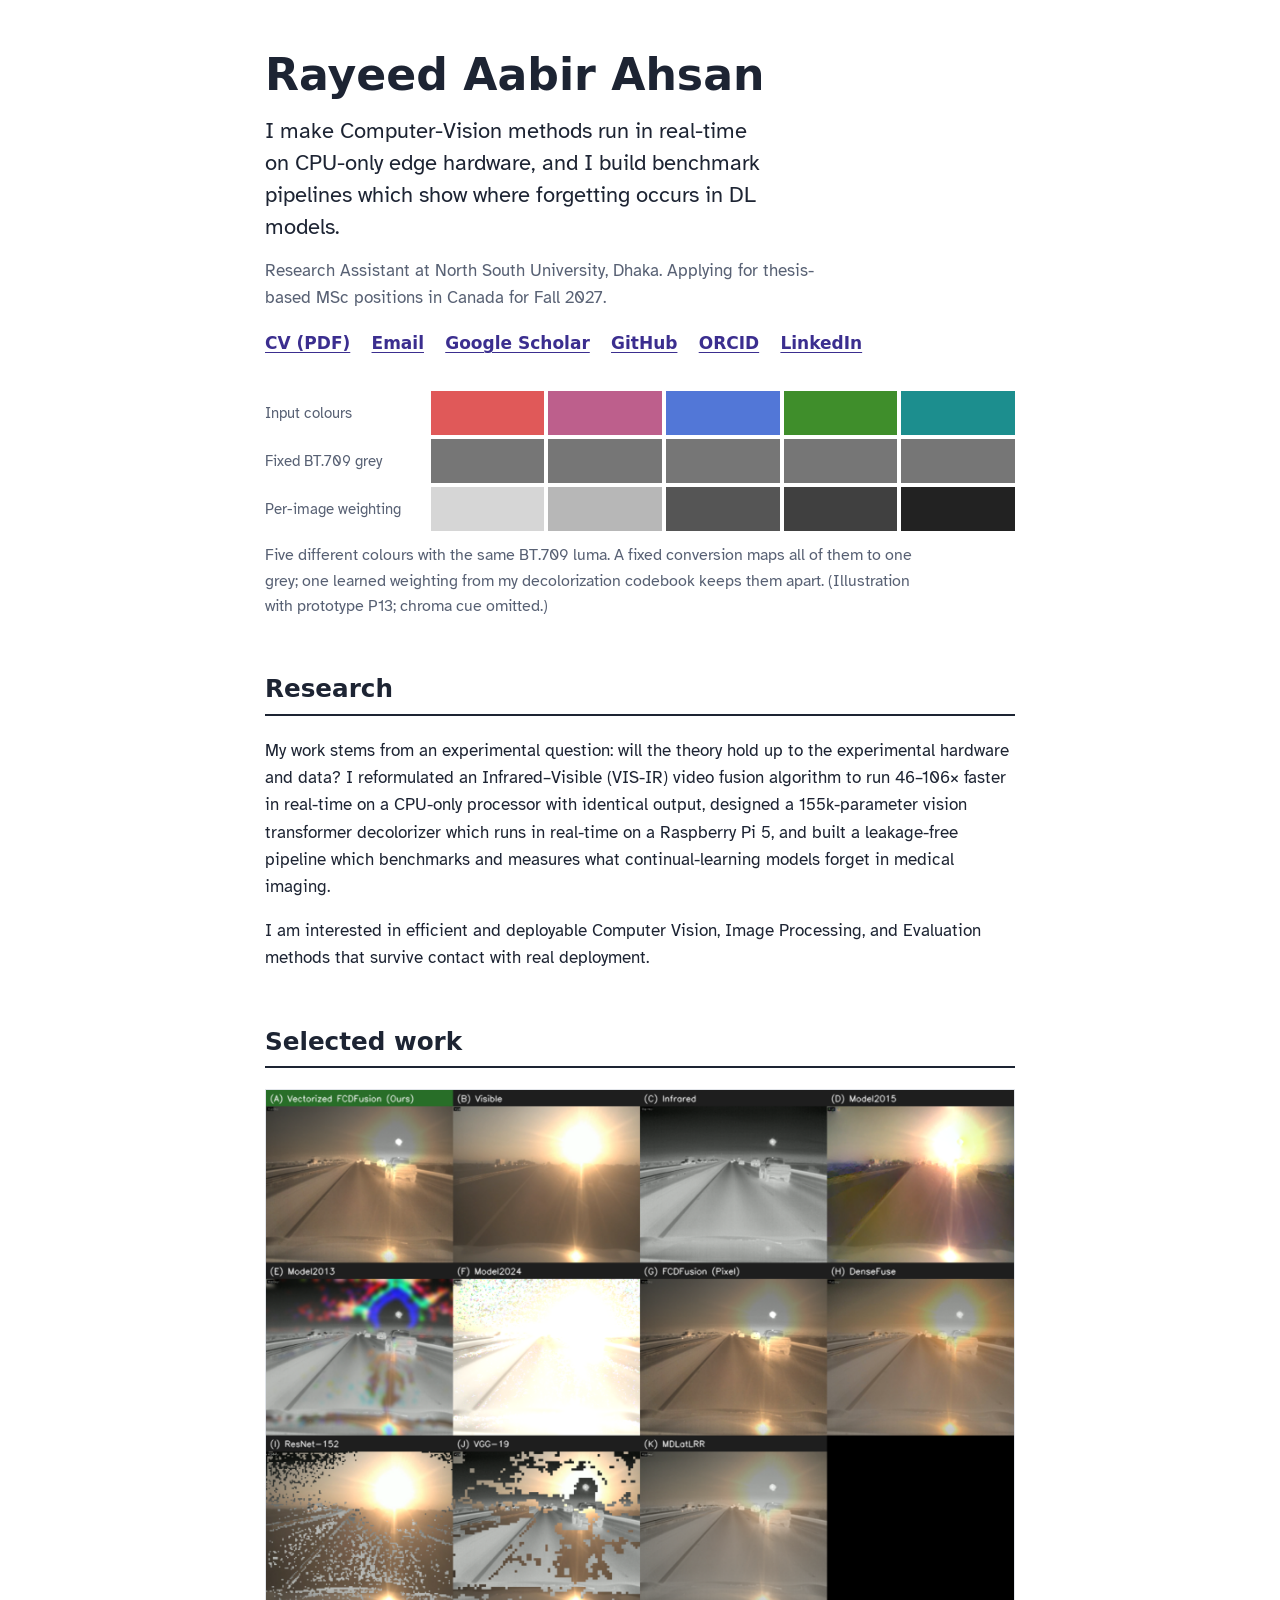
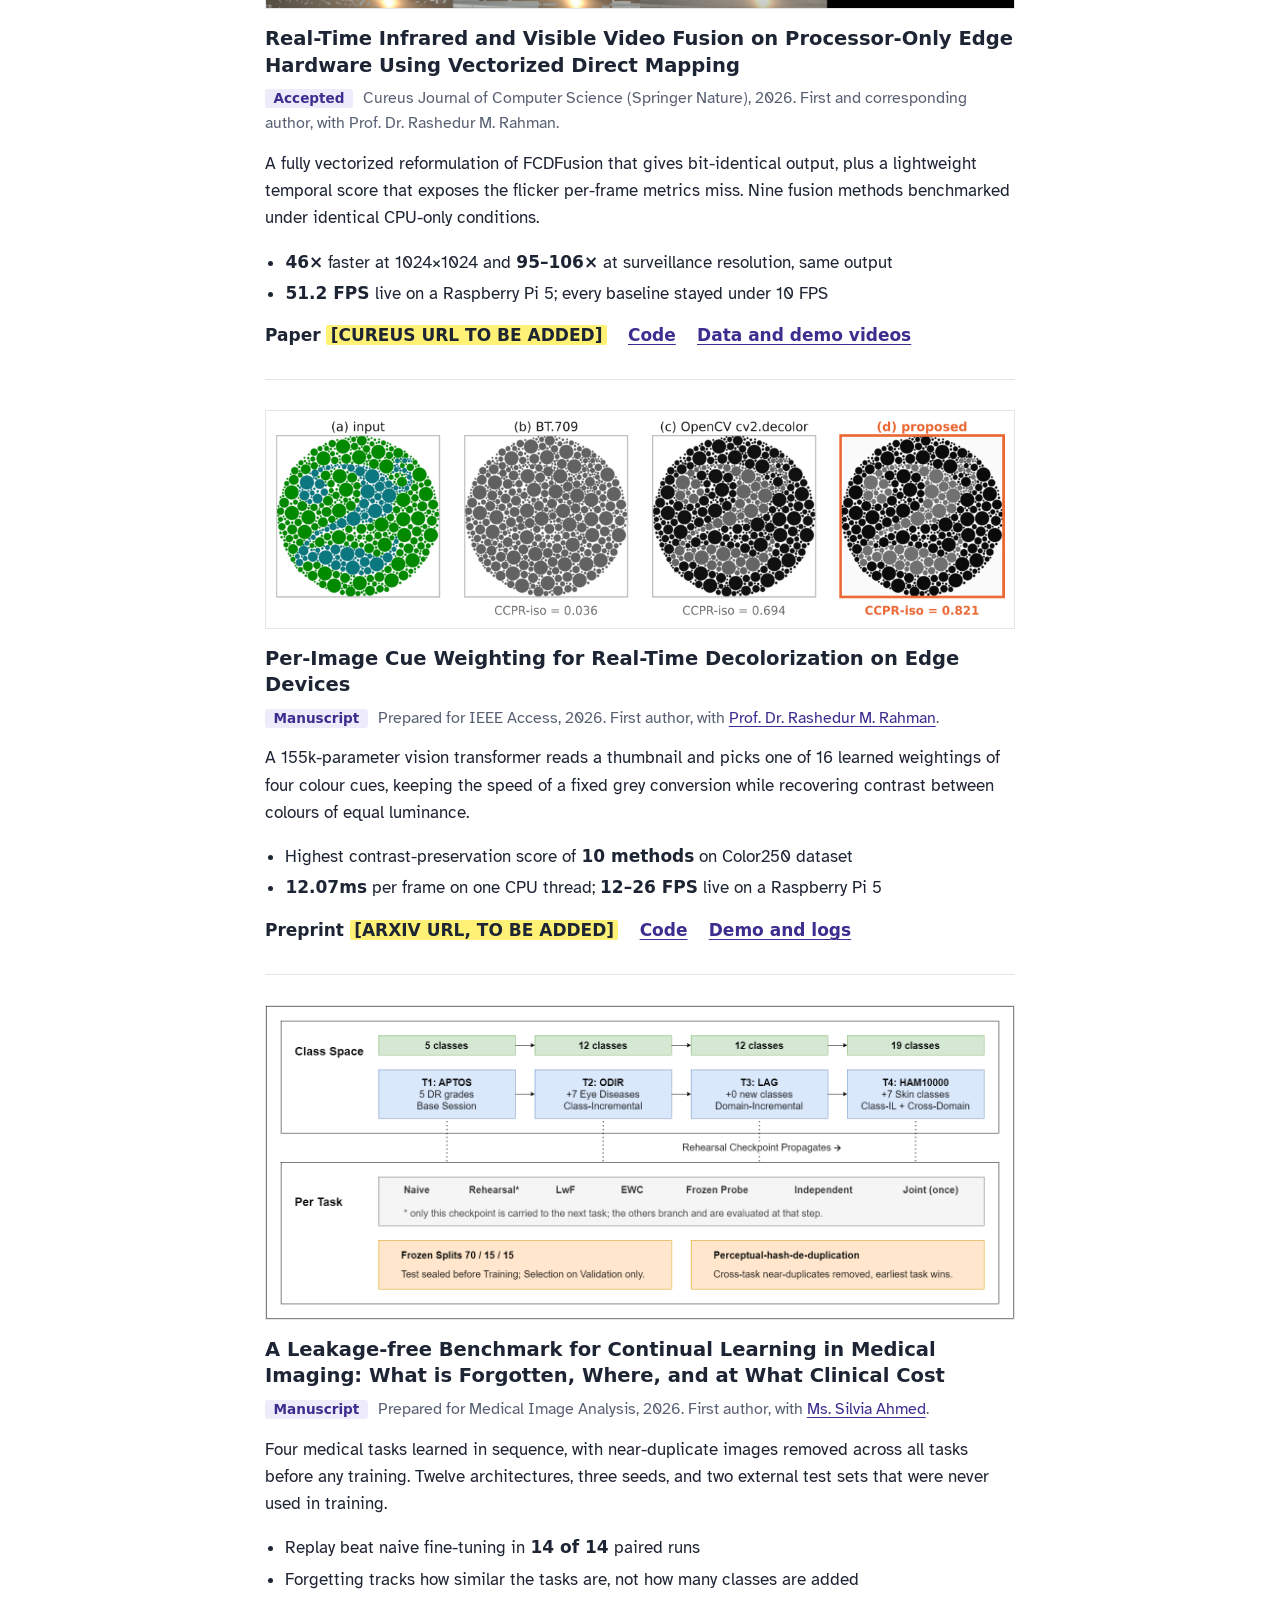
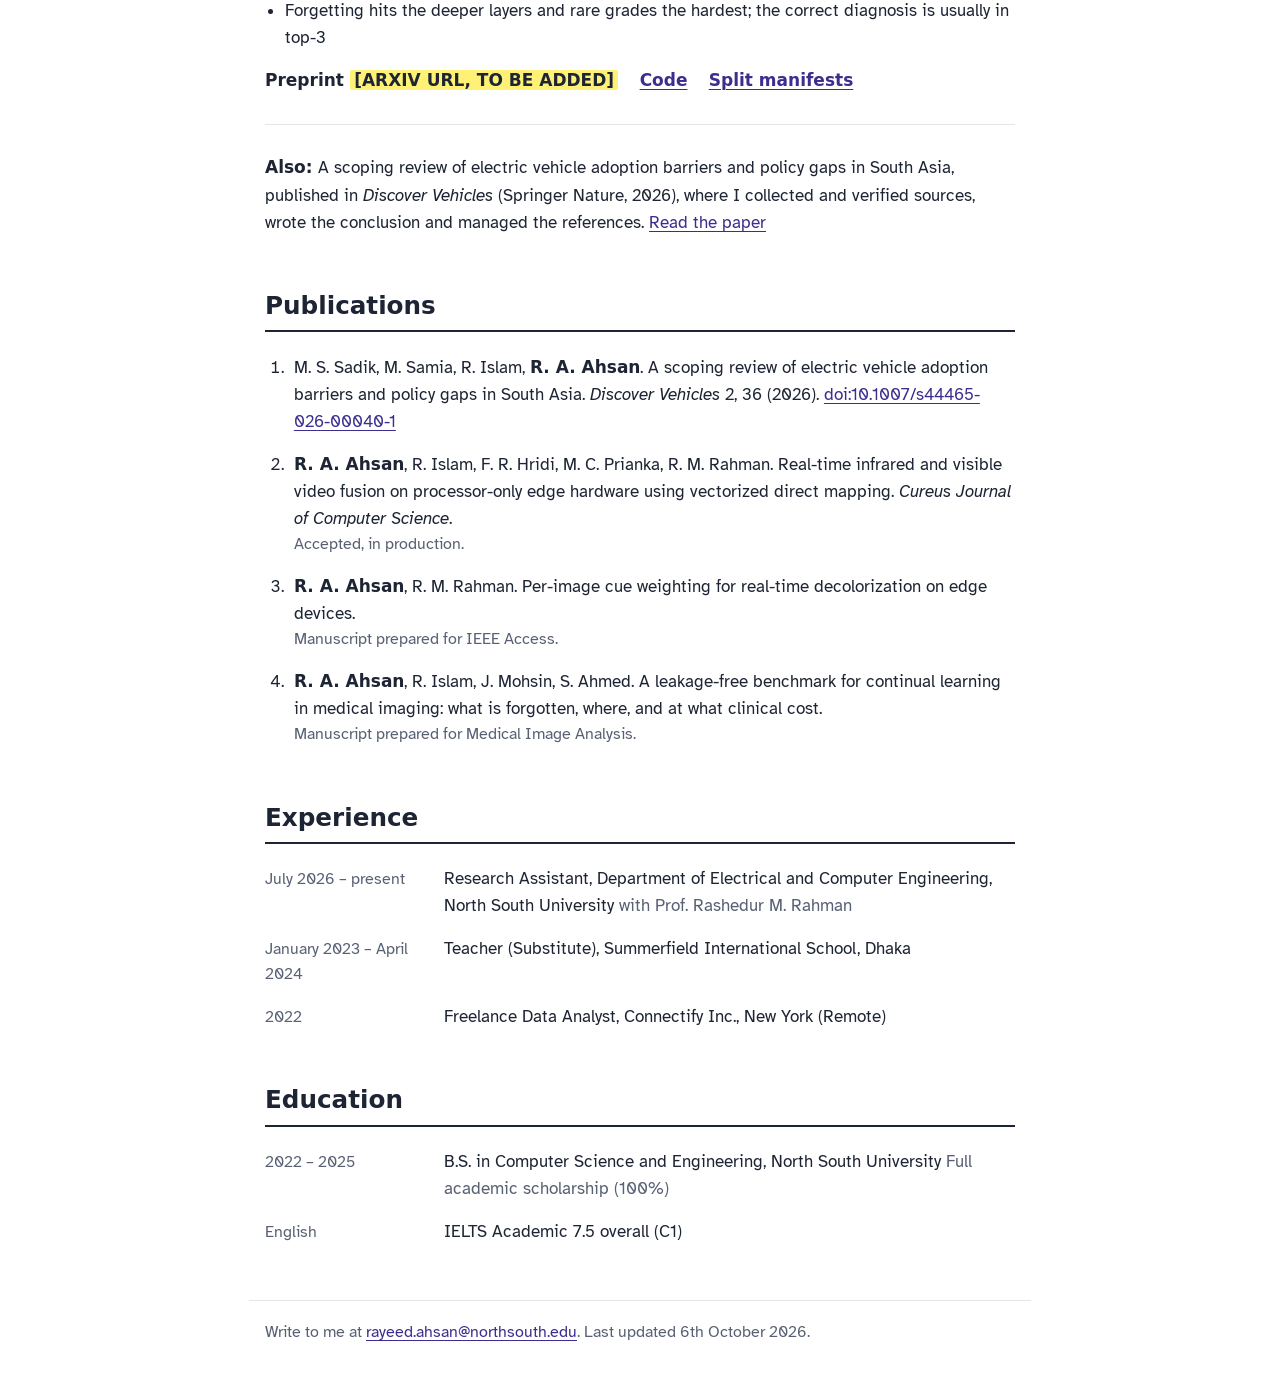
==== index.html @ 50cc269f "updated information" ====
<!doctype html>
<html lang="en">
<head>
  <meta charset="utf-8">
  <meta name="viewport" content="width=device-width, initial-scale=1">
  <title>Rayeed Aabir Ahsan: Efficient Computer Vision for Edge Hardware</title>
  <meta name="description" content="Research Assistant at North South University, Dhaka. Real-time computer vision on CPU-only edge hardware and leakage-free evaluation of medical-imaging models.">
  <link rel="stylesheet" href="style.css">

  <!-- Link previews (email, chat apps). Needs img/og.png at 1200x630. -->
  <meta property="og:type" content="website">
  <meta property="og:title" content="Rayeed Aabir Ahsan">
  <meta property="og:description" content="I make Computer-Vision methods run in real-time on CPU-only edge hardware, and I build benchmark pipelines which show where forgetting occurs in DL models.">
  <meta property="og:image" content="https://rayeedaabir.github.io/img/og.png">
  <meta property="og:url" content="https://rayeedaabir.github.io/">
  <meta name="twitter:card" content="summary_large_image">

  <script type="application/ld+json">
  {
    "@context": "https://schema.org",
    "@type": "Person",
    "name": "Rayeed Aabir Ahsan",
    "url": "https://rayeedaabir.github.io/",
    "jobTitle": "Research Assistant",
    "affiliation": { "@type": "CollegeOrUniversity", "name": "North South University" },
    "sameAs": [
      "https://github.com/rayeedaabir",
      "https://scholar.google.com/citations?user=gg30_ssAAAAJ",
      "https://orcid.org/0009-0004-3962-0116",
      "https://www.linkedin.com/in/rayeedaabir/"
    ]
  }
  </script>
</head>

<body>
<main>

  <header>
    <h1>Rayeed Aabir Ahsan</h1>
    <p class="lede">I make Computer-Vision methods run in real-time on CPU-only edge hardware, and I build benchmark pipelines which show where forgetting occurs in DL models.</p>
    <p class="status">Research Assistant at North South University, Dhaka. Applying for thesis-based MSc positions in Canada for Fall 2027.</p>
    <nav aria-label="Profile links">
      <ul class="links">
        <li><a href="cv.pdf">CV (PDF)</a></li>
        <li><a href="mailto:rayeed.ahsan@northsouth.edu">Email</a></li>
        <li><a href="https://scholar.google.com/citations?user=gg30_ssAAAAJ">Google Scholar</a></li>
        <li><a href="https://github.com/rayeedaabir">GitHub</a></li>
        <li><a href="https://orcid.org/0009-0004-3962-0116">ORCID</a></li>
        <li><a href="https://www.linkedin.com/in/rayeedaabir/">LinkedIn</a></li>
      </ul>
    </nav>
  </header>

  <!-- Signature graphic: pure HTML/CSS, no image file -->
  <figure class="swatches">
    <div class="swatch-grid" role="img" aria-label="Five different colours (red, pink, blue, green, teal) that a fixed BT.709 conversion turns into the same mid-grey, shown above the five distinct greys that one learned per-image weighting produces.">
      <div class="swatch-row">
        <div class="swatch-label">Input colours</div>
        <div class="swatch" style="background:#E05959"></div>
        <div class="swatch" style="background:#BD5F8C"></div>
        <div class="swatch" style="background:#5277D7"></div>
        <div class="swatch" style="background:#3F8E2B"></div>
        <div class="swatch" style="background:#1C8E8E"></div>
      </div>
      <div class="swatch-row">
        <div class="swatch-label">Fixed BT.709 grey</div>
        <div class="swatch" style="background:#767676"></div>
        <div class="swatch" style="background:#767676"></div>
        <div class="swatch" style="background:#767676"></div>
        <div class="swatch" style="background:#767676"></div>
        <div class="swatch" style="background:#767676"></div>
      </div>
      <div class="swatch-row">
        <div class="swatch-label">Per-image weighting</div>
        <div class="swatch" style="background:#D6D6D6"></div>
        <div class="swatch" style="background:#B7B7B7"></div>
        <div class="swatch" style="background:#555555"></div>
        <div class="swatch" style="background:#404040"></div>
        <div class="swatch" style="background:#222222"></div>
      </div>
    </div>
    <figcaption class="caption">Five different colours with the same BT.709 luma. A fixed conversion maps all of them to one grey; one learned weighting from my decolorization codebook keeps them apart. (Illustration with prototype P13; chroma cue omitted.)</figcaption>
  </figure>

  <section id="research" aria-labelledby="research-h">
    <h2 id="research-h">Research</h2>
    <p>My work stems from an experimental question: will the theory hold up to the experimental hardware and data? I reformulated an Infrared–Visible (VIS-IR) video fusion algorithm to run 46–106× faster in real-time on a CPU-only processor with identical output, designed a 155k-parameter vision transformer decolorizer which runs in real-time on a Raspberry Pi 5, and built a leakage-free pipeline which benchmarks and measures what continual-learning models forget in medical imaging.</p>
    <p>I am interested in efficient and deployable Computer Vision, Image Processing, and Evaluation methods that survive contact with real deployment.</p>
  </section>

  <section id="work" aria-labelledby="work-h">
    <h2 id="work-h">Selected work</h2>

    <!-- Project 1 -->
    <article class="project">
      <img src="img/fusion.webp" loading="lazy" alt="Three panels of a night-time road scene with a bright headlight glare: (A) the fused output from vectorized FCDFusion, (B) the visible camera image washed out by glare, and (C) the infrared image.">
      <h3>Real-Time Infrared and Visible Video Fusion on Processor-Only Edge Hardware Using Vectorized Direct Mapping</h3>
      <p class="venue"><span class="chip">Accepted</span> Cureus Journal of Computer Science (Springer Nature), 2026. First and corresponding author, with <a href="https://scholar.google.com/citations?user=L9S6rlUAAAAJ"></a>Prof. Dr. Rashedur M. Rahman</a>.</p>
      <p>A fully vectorized reformulation of FCDFusion that gives bit-identical output, plus a lightweight temporal score that exposes the flicker per-frame metrics miss. Nine fusion methods benchmarked under identical CPU-only conditions.</p>
      <ul class="facts">
        <li><strong>46×</strong> faster at 1024×1024 and <strong>95–106×</strong> at surveillance resolution, same output</li>
        <li><strong>51.2 FPS</strong> live on a Raspberry Pi 5; every baseline stayed under 10 FPS</li>
      </ul>
      <p class="project-links">
        <!-- TODO: when the Cureus page is online, replace this with <a href="URL">Paper</a> -->
        <span>Paper <mark class="todo">[CUREUS URL TO BE ADDED]</mark></span>
        <a href="https://github.com/rayeedaabir/AIRC-Fusion">Code</a>
        <a href="https://doi.org/10.5281/zenodo.20793800">Data and demo videos</a>
      </p>
    </article>

    <!-- Project 2 -->
    <article class="project">
      <img src="img/decolor.webp" loading="lazy" alt="A colour-blindness-style test plate with the number 2, shown four ways: (a) the coloured input, (b) a fixed BT.709 grey conversion where the number nearly vanishes, (c) OpenCV decolor, and (d) the proposed method, which keeps the number clearly visible.">
      <h3>Per-Image Cue Weighting for Real-Time Decolorization on Edge Devices</h3>
      <p class="venue"><span class="chip">Manuscript</span> Prepared for IEEE Access, 2026. First author, with <a href="https://scholar.google.com/citations?user=L9S6rlUAAAAJ">Prof. Dr. Rashedur M. Rahman</a>.</p>
      <p>A 155k-parameter vision transformer reads a thumbnail and picks one of 16 learned weightings of four colour cues, keeping the speed of a fixed grey conversion while recovering contrast between colours of equal luminance.</p>
      <ul class="facts">
        <li>Highest contrast-preservation score of <strong>10 methods</strong> on Color250 dataset</li>
        <li><strong>12.07ms</strong> per frame on one CPU thread; <strong>12–26 FPS</strong> live on a Raspberry Pi 5</li>
      </ul>
      <p class="project-links">
        <!-- TODO: only if posted on arXiv, replace this with <a href="URL">Preprint</a>; otherwise delete the span -->
        <span>Preprint <mark class="todo">[ARXIV URL, TO BE ADDED]</mark></span>
        <a href="https://github.com/rayeedaabir/decolorization">Code</a>
        <a href="https://doi.org/10.5281/zenodo.22758732">Demo and logs</a>
      </p>
    </article>

    <!-- Project 3 -->
    <article class="project">
      <img src="img/continual.webp" loading="lazy" alt="Pipeline diagram: four medical-imaging tasks learned in sequence (APTOS with 5 classes, ODIR with 12, LAG with 12, HAM10000 with 19), with rehearsal checkpoints carried between tasks and a leakage-free split and de-duplication step applied before training.">
      <h3>A Leakage-free Benchmark for Continual Learning in Medical Imaging: What is Forgotten, Where, and at What Clinical Cost</h3>
      <p class="venue"><span class="chip">Manuscript</span> Prepared for Medical Image Analysis, 2026. First author, with <a href="https://scholar.google.com/citations?user=T5jK--YAAAAJ">Ms. Silvia Ahmed</a>.</p>
      <p>Four medical tasks learned in sequence, with near-duplicate images removed across all tasks before any training. Twelve architectures, three seeds, and two external test sets that were never used in training.</p>
      <ul class="facts">
        <li>Replay beat naive fine-tuning in <strong>14 of 14</strong> paired runs</li>
        <li>Forgetting tracks how similar the tasks are, not how many classes are added</li>
        <li>Forgetting hits the deeper layers and rare grades the hardest; the correct diagnosis is usually in top-3</li>
      </ul>
      <p class="project-links">
        <span>Preprint <mark class="todo">[ARXIV URL, TO BE ADDED]</mark></span>
        <a href="https://github.com/rayeedaabir/STARL">Code</a>
        <a href="https://doi.org/10.5281/zenodo.22905549">Split manifests</a>
      </p>
    </article>

    <p class="also"><strong>Also:</strong> A scoping review of electric vehicle adoption barriers and policy gaps in South Asia, published in <em>Discover Vehicles</em> (Springer Nature, 2026), where I collected and verified sources, wrote the conclusion and managed the references. <a href="https://doi.org/10.1007/s44465-026-00040-1">Read the paper</a></p>
  </section>

  <section id="publications" aria-labelledby="pubs-h">
    <h2 id="pubs-h">Publications</h2>
    <ol class="pubs">
      <li>M. S. Sadik, M. Samia, R. Islam, <strong>R. A. Ahsan</strong>. A scoping review of electric vehicle adoption barriers and policy gaps in South Asia. <em>Discover Vehicles</em> 2, 36 (2026). <a href="https://doi.org/10.1007/s44465-026-00040-1">doi:10.1007/s44465-026-00040-1</a></li>
      <li><strong>R. A. Ahsan</strong>, R. Islam, F. R. Hridi, M. C. Prianka, R. M. Rahman. Real-time infrared and visible video fusion on processor-only edge hardware using vectorized direct mapping. <em>Cureus Journal of Computer Science</em>. <span class="small">Accepted, in production.</span></li>
      <li><strong>R. A. Ahsan</strong>, R. M. Rahman. Per-image cue weighting for real-time decolorization on edge devices. <span class="small">Manuscript prepared for IEEE Access.</span></li>
      <li><strong>R. A. Ahsan</strong>, R. Islam, J. Mohsin, S. Ahmed. A leakage-free benchmark for continual learning in medical imaging: what is forgotten, where, and at what clinical cost. <span class="small">Manuscript prepared for Medical Image Analysis.</span></li>
    </ol>
  </section>

  <section id="experience" aria-labelledby="exp-h">
    <h2 id="exp-h">Experience</h2>
    <dl class="rows">
      <div class="row">
        <dt>July 2026 – present</dt>
        <dd>Research Assistant, Department of Electrical and Computer Engineering, North South University <span class="muted">with Prof. Rashedur M. Rahman</span></dd>
      </div>
      <div class="row">
        <dt>January 2023 – April 2024</dt>
        <dd>Teacher (Substitute), Summerfield International School, Dhaka</dd>
      </div>
      <div class="row">
        <dt>2022</dt>
        <dd>Freelance Data Analyst, Connectify Inc., New York (Remote)</dd>
      </div>
    </dl>
  </section>

  <section id="education" aria-labelledby="edu-h">
    <h2 id="edu-h">Education</h2>
    <dl class="rows">
      <div class="row">
        <dt>2022 – 2025</dt>
        <dd>B.S. in Computer Science and Engineering, North South University <span class="muted">Full academic scholarship (100%)</span></dd>
      </div>
      <div class="row">
        <dt>English</dt>
        <dd>IELTS Academic 7.5 overall (C1)</dd>
      </div>
    </dl>
  </section>

</main>

<footer>
  <p>Write to me at <a href="mailto:rayeed.ahsan@northsouth.edu">rayeed.ahsan@northsouth.edu</a>. Last updated 6th October 2026.</p>
</footer>
</body>
</html>
---- style.css ----
/* ==========================================================
   Rayeed Aabir Ahsan: research landing page
   Tokens follow landing-page-spec.md section 4.
   ========================================================== */

/* Atkinson Hyperlegible, self-hosted (SIL Open Font License).
   Put the three .woff2 files in /fonts (see fonts/README.txt).
   If a file is missing, the browser falls back to the system fonts below. */
@font-face {
  font-family: "Atkinson Hyperlegible";
  font-style: normal;
  font-weight: 400;
  font-display: swap;
  src: local("Atkinson Hyperlegible"),
       url("fonts/atkinson-hyperlegible-latin-400-normal.woff2") format("woff2");
}
@font-face {
  font-family: "Atkinson Hyperlegible";
  font-style: italic;
  font-weight: 400;
  font-display: swap;
  src: local("Atkinson Hyperlegible Italic"),
       url("fonts/atkinson-hyperlegible-latin-400-italic.woff2") format("woff2");
}
@font-face {
  font-family: "Atkinson Hyperlegible";
  font-style: normal;
  font-weight: 700;
  font-display: swap;
  src: local("Atkinson Hyperlegible Bold"),
       url("fonts/atkinson-hyperlegible-latin-700-normal.woff2") format("woff2");
}

:root {
  --paper: #ffffff;
  --ink: #1d2433;
  --muted: #586174;
  --rule: #e2e5ea;
  --violet: #3b2e8f;
  --tint: #eeebfa;

  --font: "Atkinson Hyperlegible", system-ui, -apple-system, "Segoe UI", Roboto,
          Helvetica, Arial, sans-serif;
  --column: 46rem;

  box-sizing: border-box;
  padding-top: env(safe-area-inset-top, 0px);
  padding-bottom: env(safe-area-inset-bottom, 0px);
}

*, *::before, *::after { box-sizing: inherit; }

html {
  font-size: 17px;
  -webkit-text-size-adjust: 100%;
  scroll-padding-top: 1rem;
}

@media (prefers-reduced-motion: no-preference) {
  html { scroll-behavior: smooth; }
}

body {
  margin: 0;
  background: var(--paper);
  color: var(--ink);
  font-family: var(--font);
  line-height: 1.6;
}

main, footer {
  max-width: var(--column);
  margin: 0 auto;
  padding: 0 16px;
}

main { padding-top: 3rem; }

/* ---------- Typography ---------- */

h1, h2, h3 { color: var(--ink); font-weight: 700; margin: 0; }

h1 { font-size: 2.6rem; line-height: 1.1; }

h2 {
  font-size: 1.45rem;
  line-height: 1.25;
  padding-bottom: 0.5rem;
  border-bottom: 2px solid var(--ink);
  margin-bottom: 1.25rem;
}

h3 { font-size: 1.15rem; line-height: 1.35; margin: 1rem 0 0.4rem; }

p { margin: 0 0 1rem; max-width: 72ch; }

.small, .caption, .venue { font-size: 0.93rem; color: var(--muted); }

section { margin-top: 3.25rem; }

/* ---------- Links ---------- */

a {
  color: var(--violet);
  text-decoration: underline;
  text-underline-offset: 3px;
  text-decoration-thickness: 1px;
}
a:hover { text-decoration-thickness: 3px; }
a:focus-visible {
  outline: 3px solid var(--violet);
  outline-offset: 2px;
  border-radius: 2px;
}

/* ---------- Header ---------- */

.lede { font-size: 1.3rem; line-height: 1.45; margin: 0.9rem 0 0.8rem; max-width: 36ch; }
.status { color: var(--muted); max-width: 52ch; margin-bottom: 1.1rem; }

.links {
  list-style: none;
  margin: 0;
  padding: 0;
  display: flex;
  flex-wrap: wrap;
  gap: 0.35rem 1.25rem;
  font-weight: 700;
}

/* ---------- Signature graphic ---------- */

.swatches { margin: 2rem 0 0; }

.swatch-grid { display: grid; gap: 4px; }

.swatch-row {
  display: grid;
  grid-template-columns: 9.5rem repeat(5, 1fr);
  gap: 4px;
  align-items: center;
}

.swatch-label { font-size: 0.9rem; color: var(--muted); line-height: 1.3; padding-right: 0.5rem; }

.swatch { height: 2.6rem; }

.swatches .caption { margin: 0.7rem 0 0; max-width: 66ch; }

/* ---------- Selected work ---------- */

.project {
  padding-bottom: 1.75rem;
  margin-bottom: 1.75rem;
  border-bottom: 1px solid var(--rule);
}

.project img {
  display: block;
  width: 100%;
  height: auto;
  border: 1px solid var(--rule);
  margin-bottom: 1rem;
  background: var(--paper);
}

.project h3 { margin-top: 0; }

.venue { margin: 0 0 0.8rem; }

.chip {
  display: inline-block;
  font-size: 0.8rem;
  font-weight: 700;
  line-height: 1.4;
  color: var(--violet);
  background: var(--tint);
  padding: 0 0.5rem;
  border-radius: 3px;
  margin-right: 0.35rem;
}

.facts { margin: 0 0 0.9rem; padding-left: 1.2rem; }
.facts li { margin-bottom: 0.25rem; }

.project-links {
  display: flex;
  flex-wrap: wrap;
  gap: 0.25rem 1.25rem;
  font-weight: 700;
  margin: 0;
}

.also { margin: 0; }

/* ---------- Publications ---------- */

.pubs { margin: 0; padding-left: 1.4rem; }
.pubs li { margin-bottom: 0.9rem; padding-left: 0.3rem; max-width: 72ch; }
.pubs .small { display: block; }

/* ---------- Dated rows ---------- */

.rows { margin: 0; }
.row {
  display: grid;
  grid-template-columns: 9.5rem 1fr;
  gap: 0 1rem;
  margin-bottom: 0.9rem;
}
.row dt { color: var(--muted); font-size: 0.93rem; padding-top: 0.12rem; }
.row dd { margin: 0; max-width: 60ch; }
.row dd .muted { color: var(--muted); }

/* ---------- Footer ---------- */

footer {
  margin-top: 3.25rem;
  padding-top: 1.1rem;
  padding-bottom: 3rem;
  border-top: 1px solid var(--rule);
  font-size: 0.93rem;
  color: var(--muted);
}
footer p { margin: 0; }

/* ---------- Placeholders (remove the "todo" class once filled in) ---------- */

.todo {
  background: #fff176;
  color: var(--ink);
  padding: 0 0.25em;
  border-radius: 2px;
  text-decoration: none;
  font-weight: 700;
}
a.todo { color: var(--ink); text-decoration: underline; text-underline-offset: 3px; }

/* ---------- Mobile ---------- */

@media (max-width: 600px) {
  main { padding-top: 2rem; }
  h1 { font-size: 2.05rem; }
  .lede { font-size: 1.12rem; }
  section { margin-top: 2.5rem; }

  .swatch { height: 2rem; }
  .swatch-row { grid-template-columns: repeat(5, 1fr); }
  .swatch-label { grid-column: 1 / -1; padding: 0.5rem 0 0; }

  .row { grid-template-columns: 1fr; margin-bottom: 1.1rem; }
  .row dt { padding-top: 0; }
}

/* ---------- Print ---------- */

@media print {
  .todo { background: none; }
  a { color: var(--ink); }
}
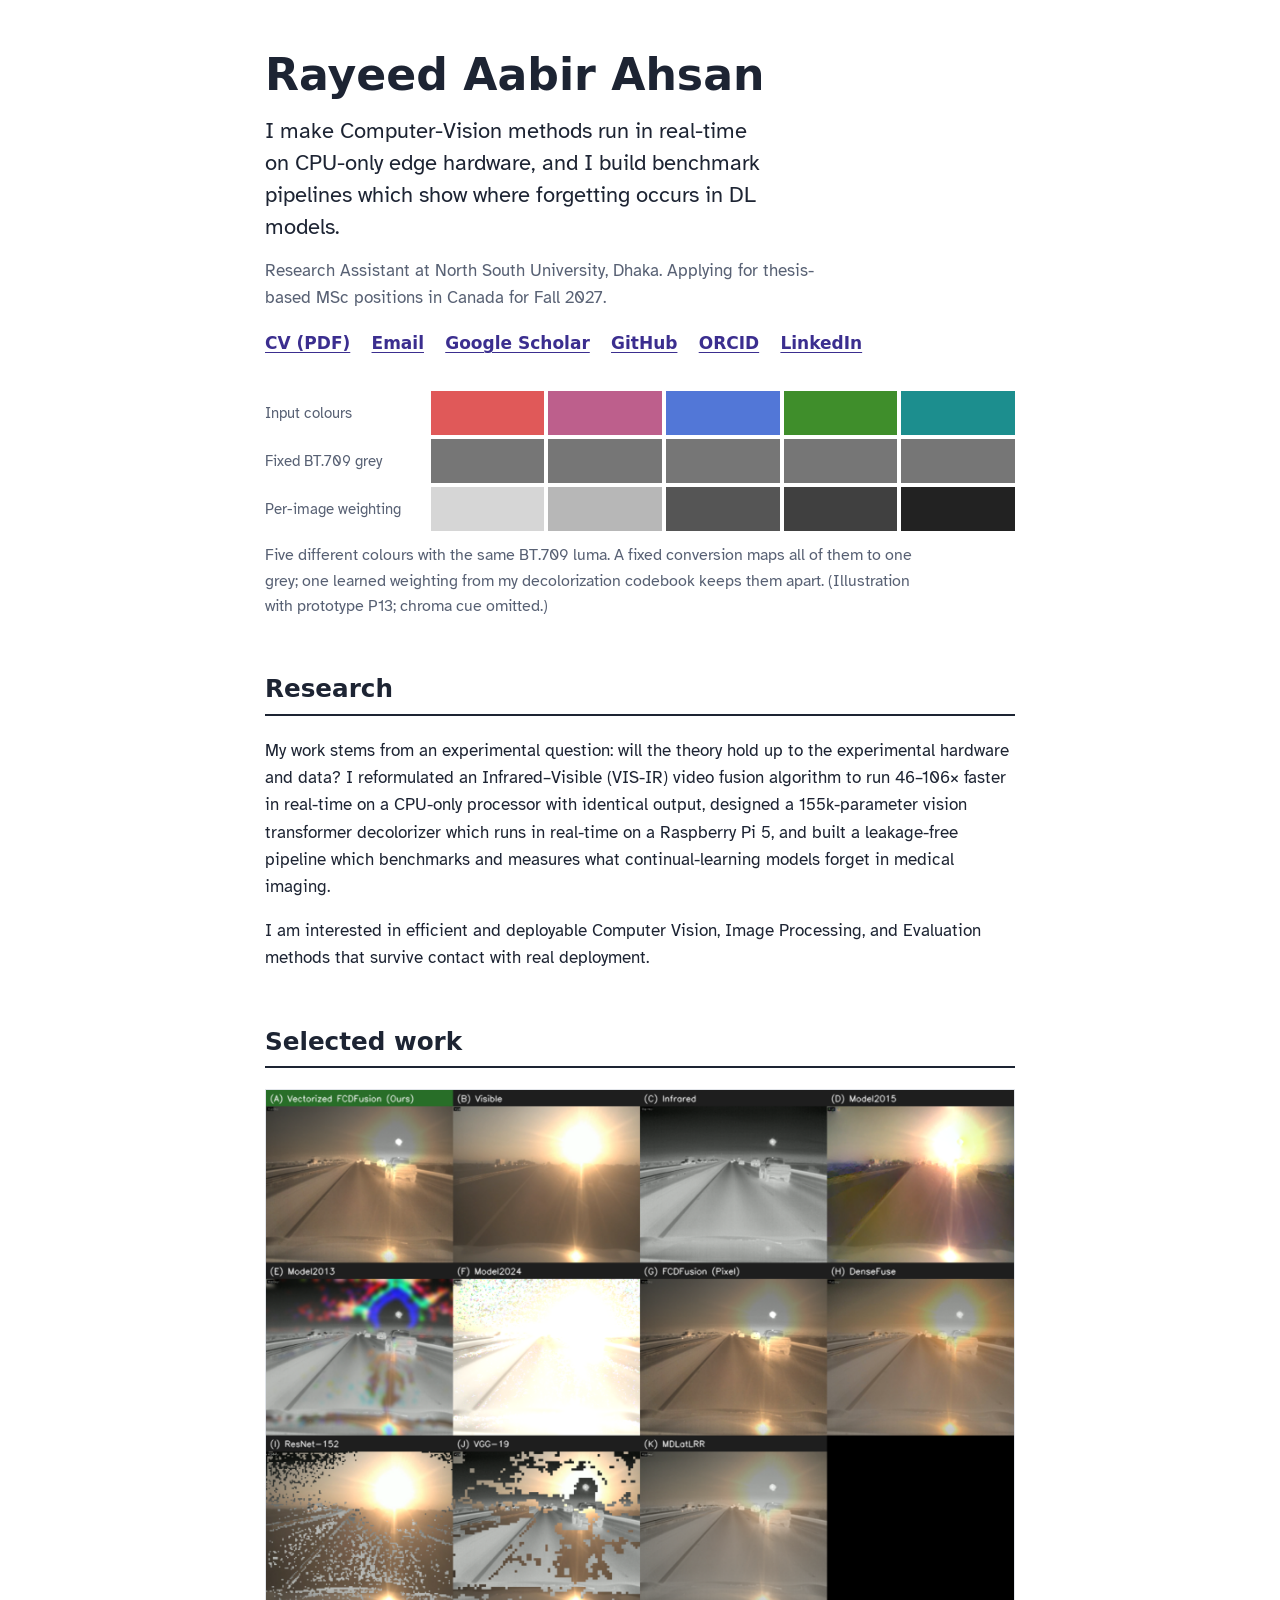
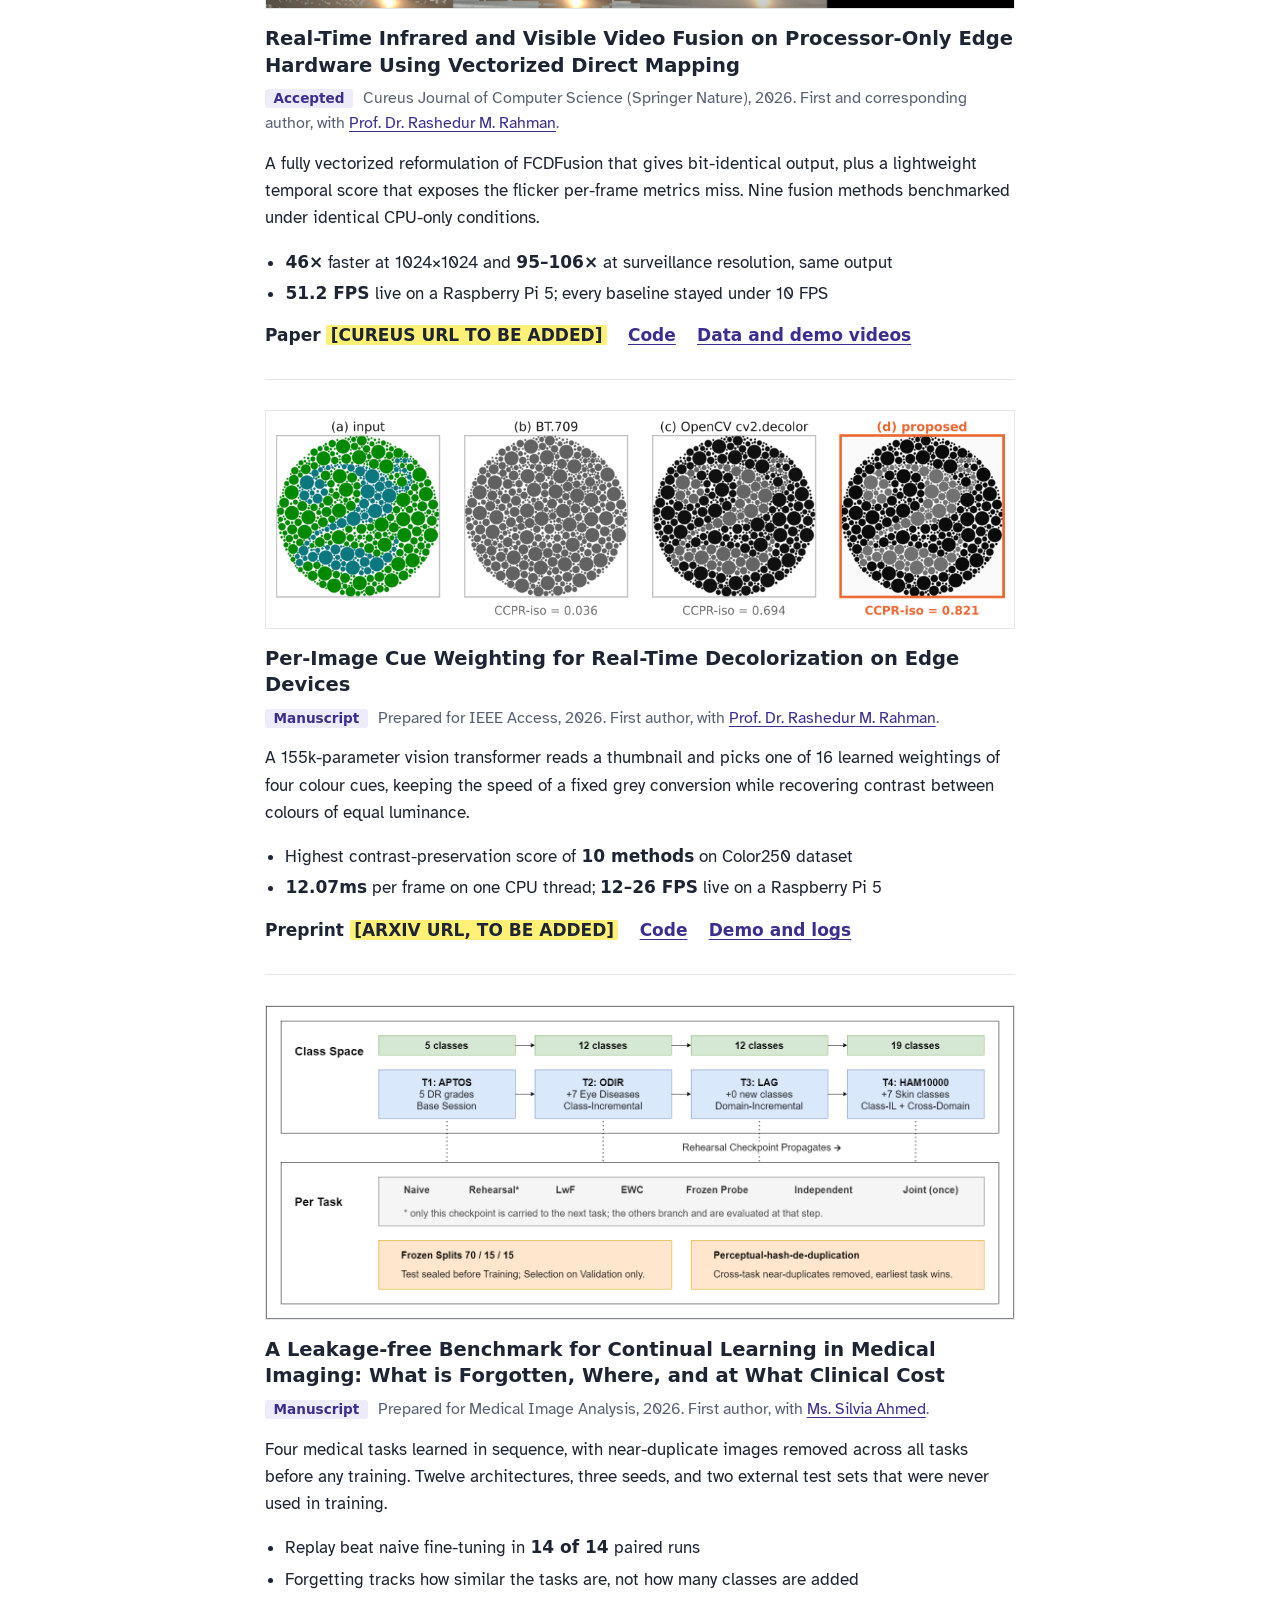
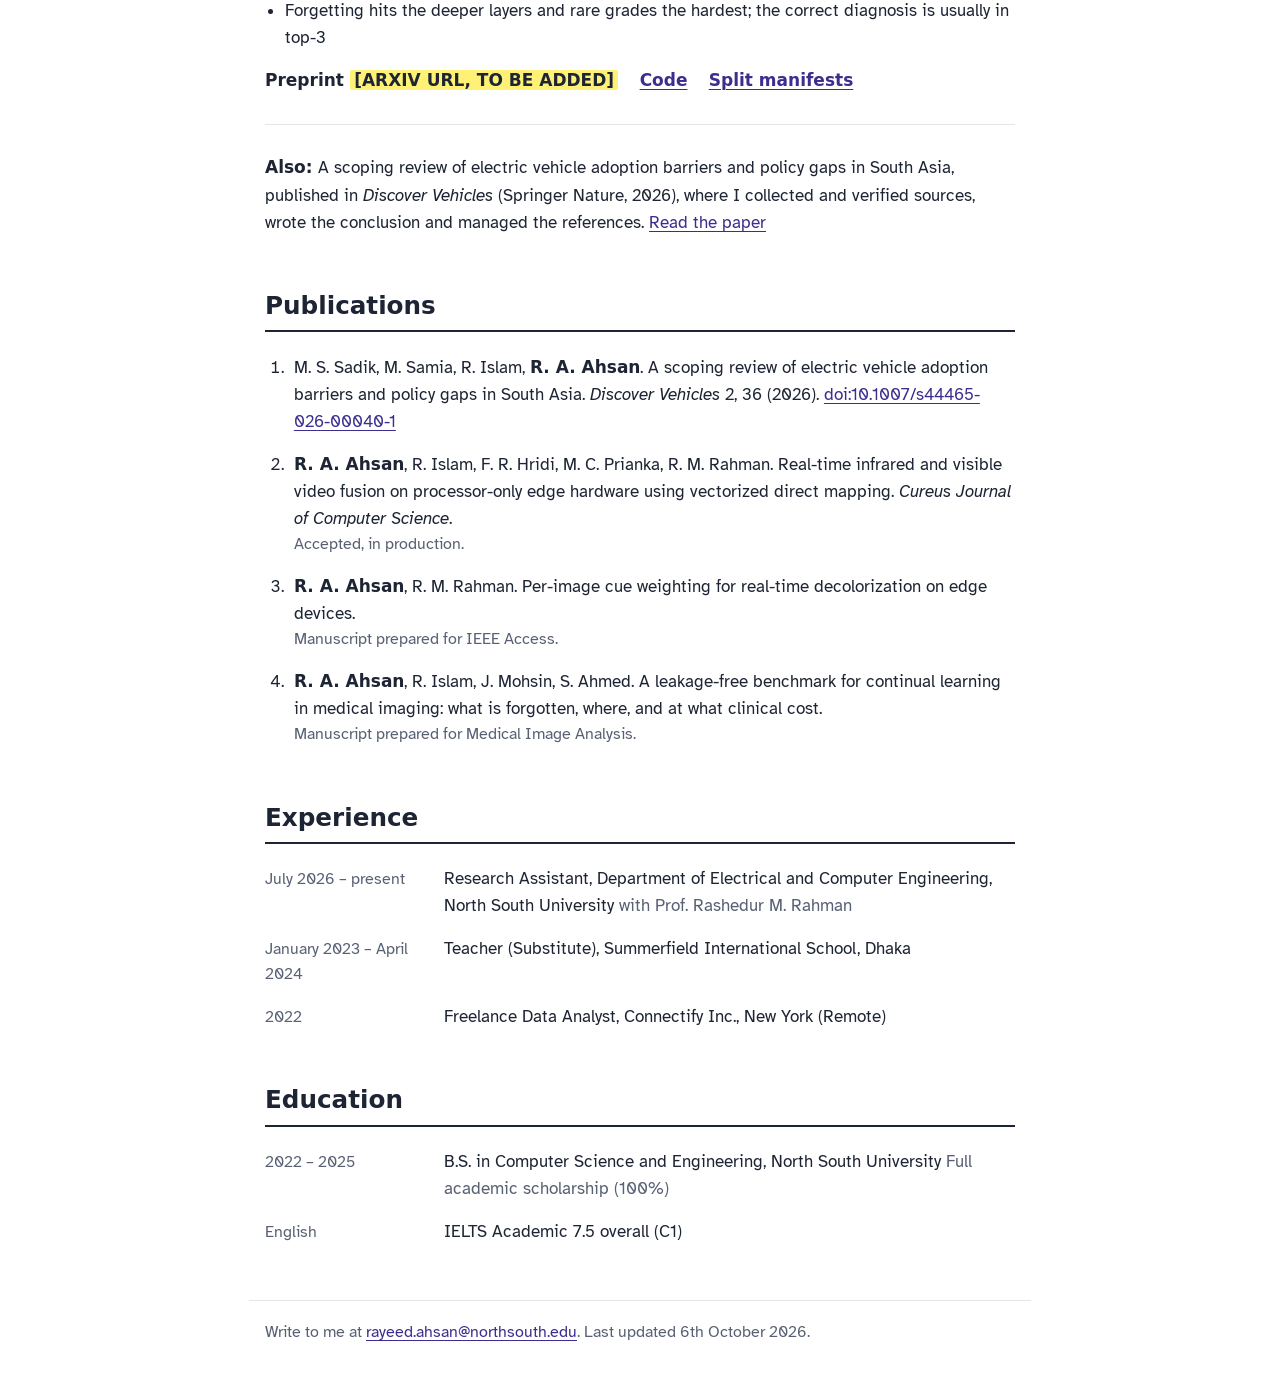
==== commit f4d6559a: "link edit" ====
--- a/index.html
+++ b/index.html
@@ -96,7 +96,7 @@
     <article class="project">
       <img src="img/fusion.webp" loading="lazy" alt="Three panels of a night-time road scene with a bright headlight glare: (A) the fused output from vectorized FCDFusion, (B) the visible camera image washed out by glare, and (C) the infrared image.">
       <h3>Real-Time Infrared and Visible Video Fusion on Processor-Only Edge Hardware Using Vectorized Direct Mapping</h3>
-      <p class="venue"><span class="chip">Accepted</span> Cureus Journal of Computer Science (Springer Nature), 2026. First and corresponding author, with <a href="https://scholar.google.com/citations?user=L9S6rlUAAAAJ"></a>Prof. Dr. Rashedur M. Rahman</a>.</p>
+      <p class="venue"><span class="chip">Accepted</span> Cureus Journal of Computer Science (Springer Nature), 2026. First and corresponding author, with <a href="https://scholar.google.com/citations?user=L9S6rlUAAAAJ">Prof. Dr. Rashedur M. Rahman</a>.</p>
       <p>A fully vectorized reformulation of FCDFusion that gives bit-identical output, plus a lightweight temporal score that exposes the flicker per-frame metrics miss. Nine fusion methods benchmarked under identical CPU-only conditions.</p>
       <ul class="facts">
         <li><strong>46×</strong> faster at 1024×1024 and <strong>95–106×</strong> at surveillance resolution, same output</li>
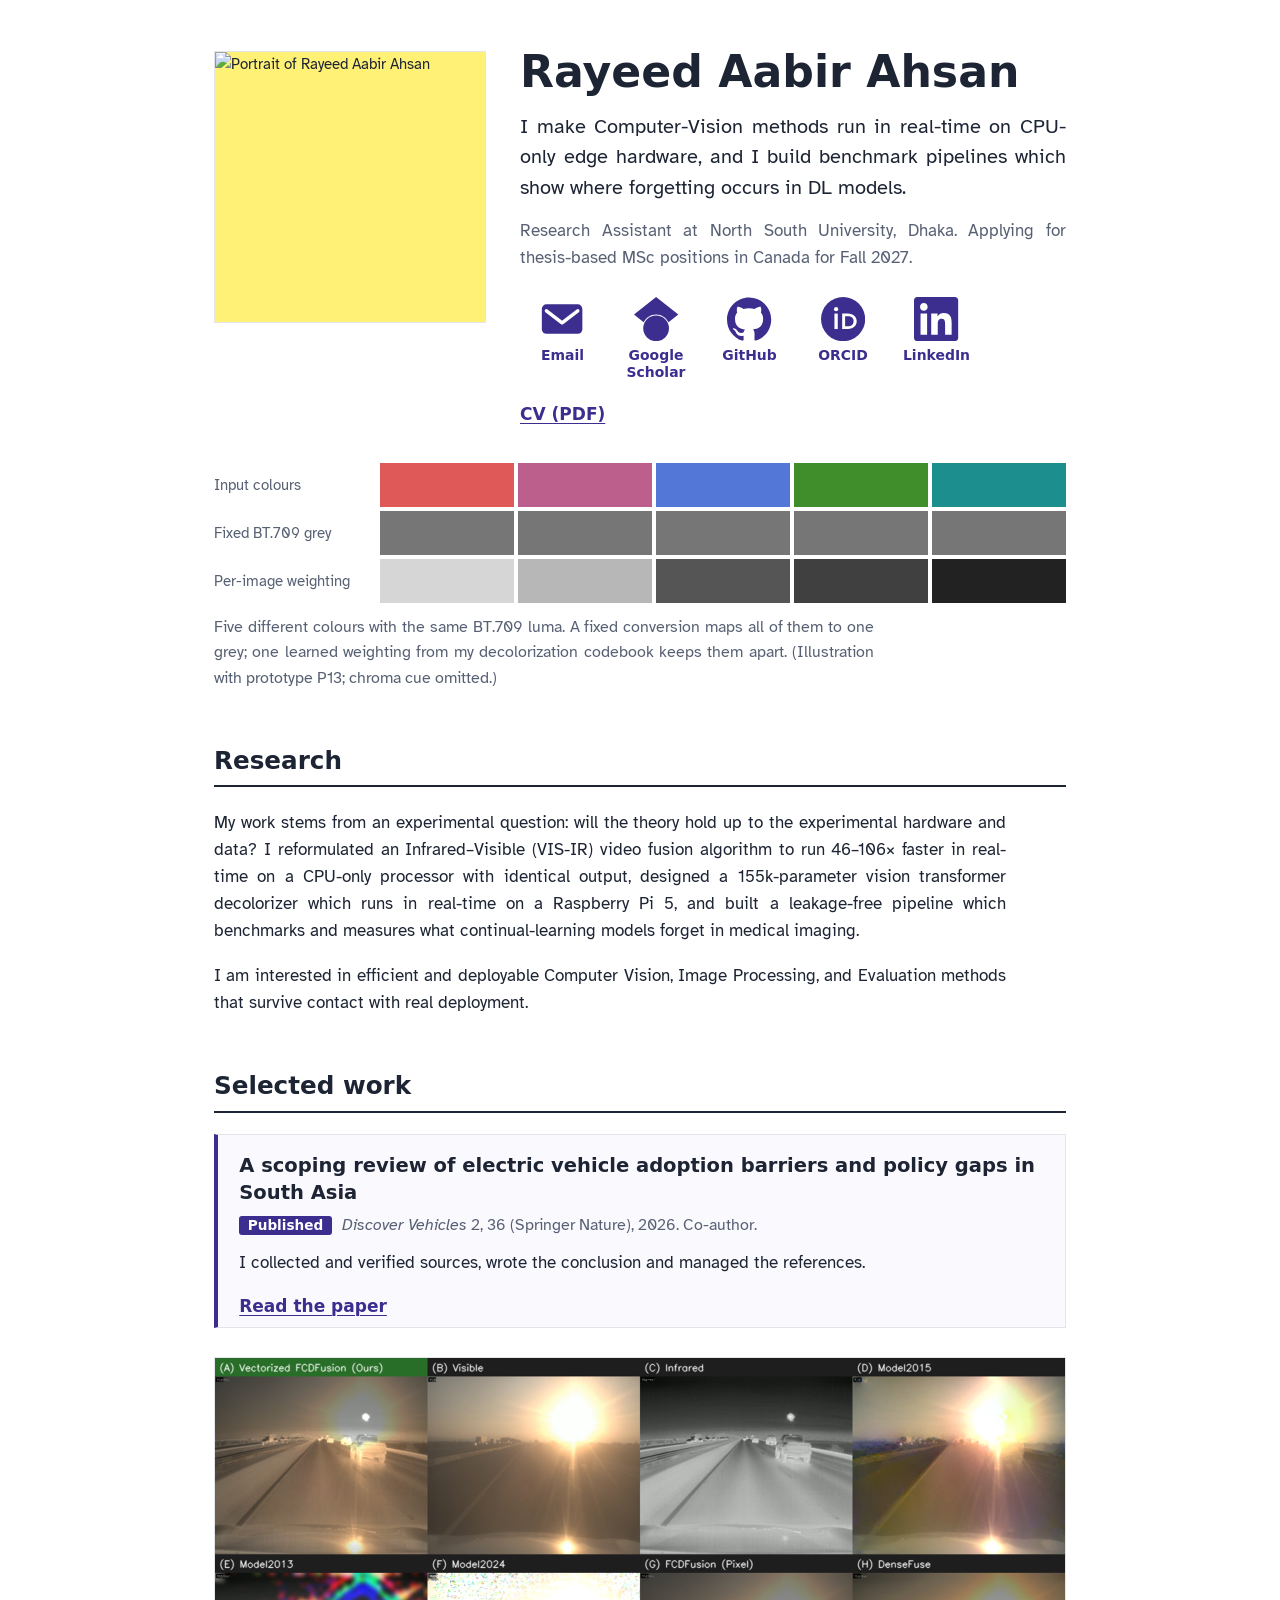
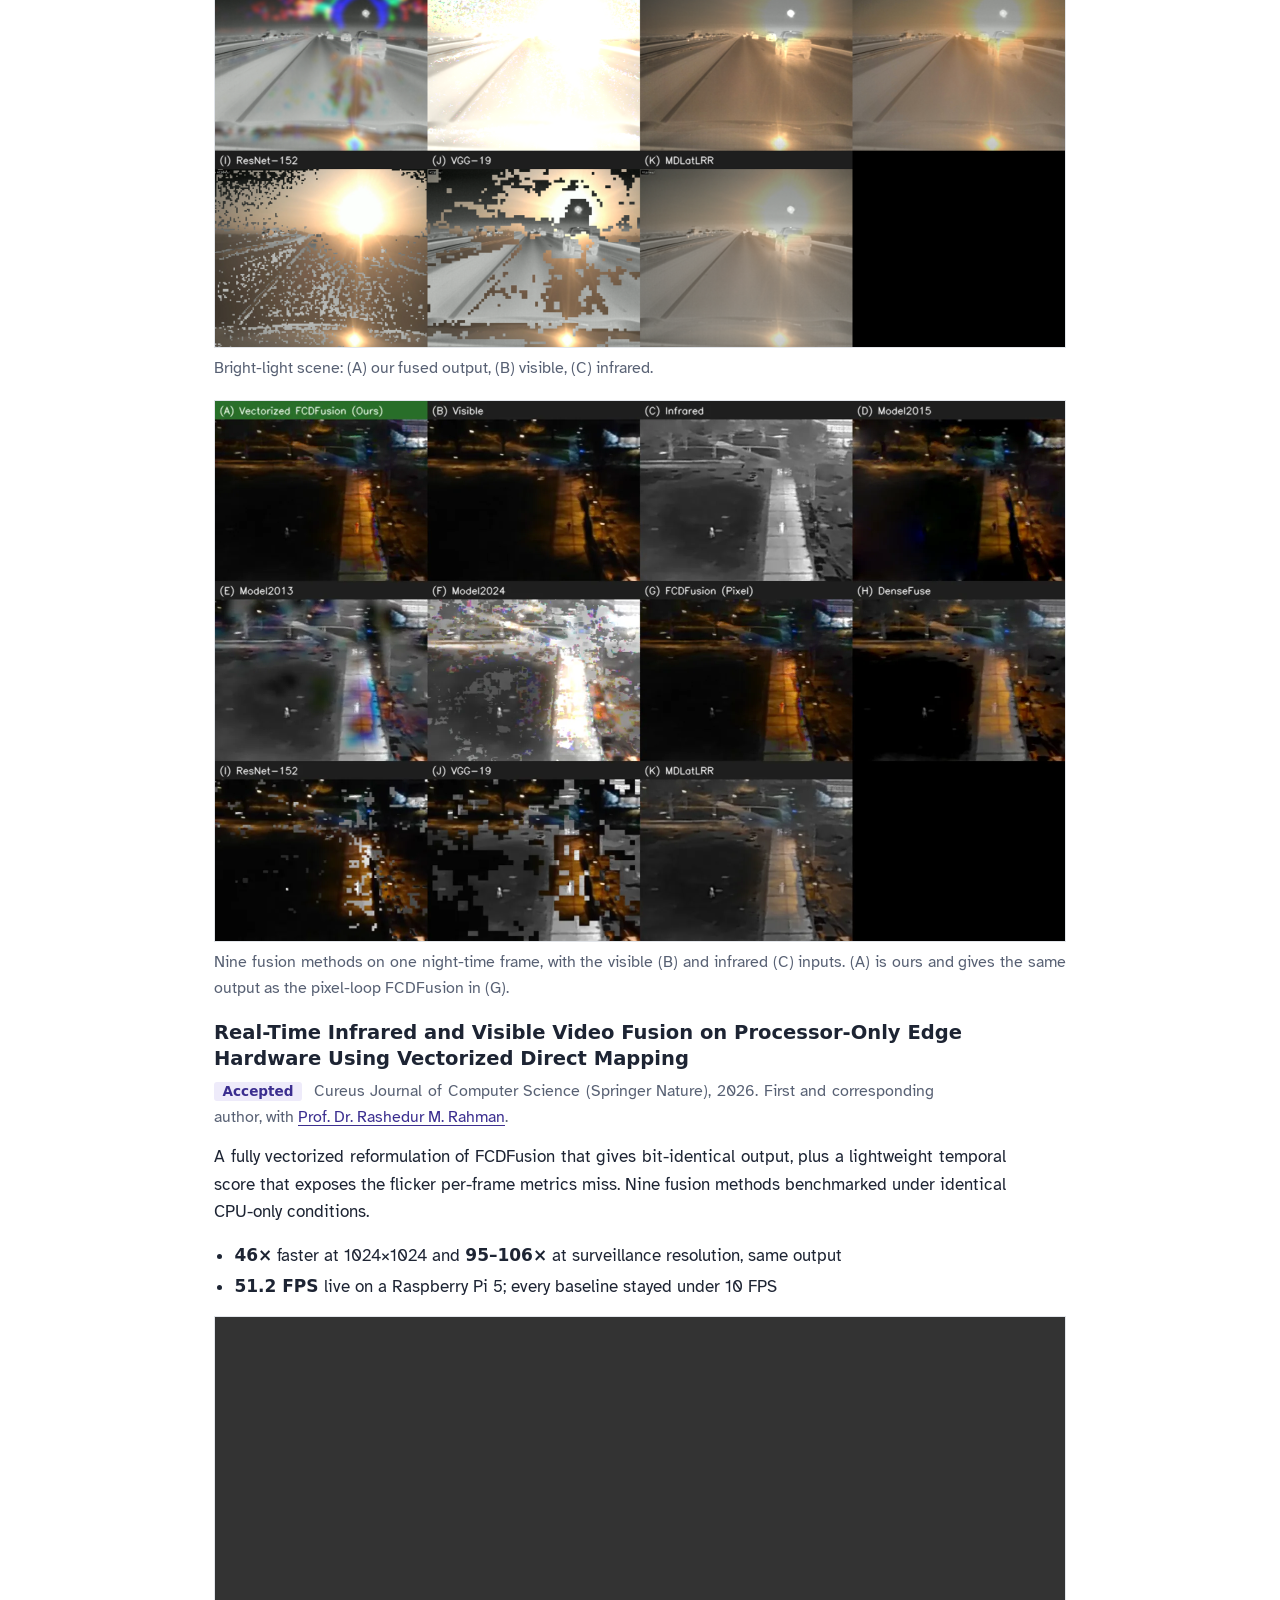
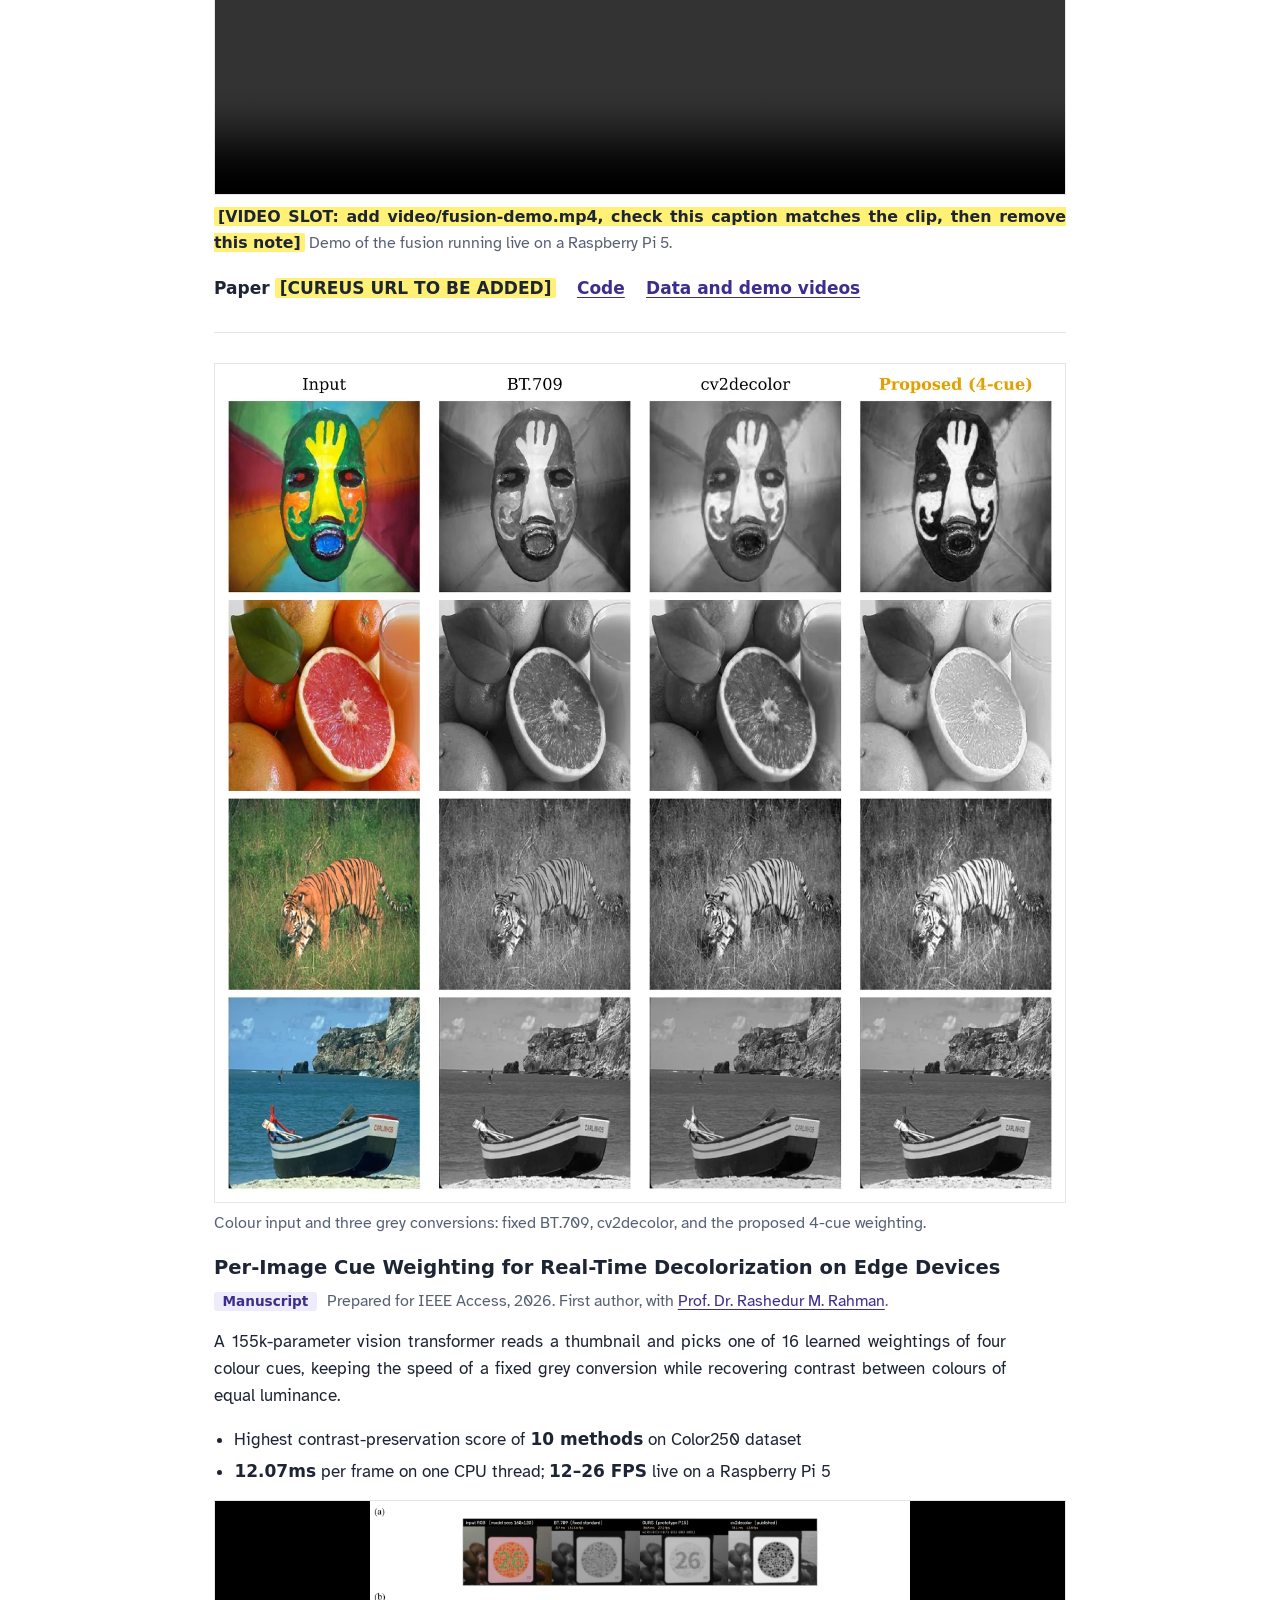
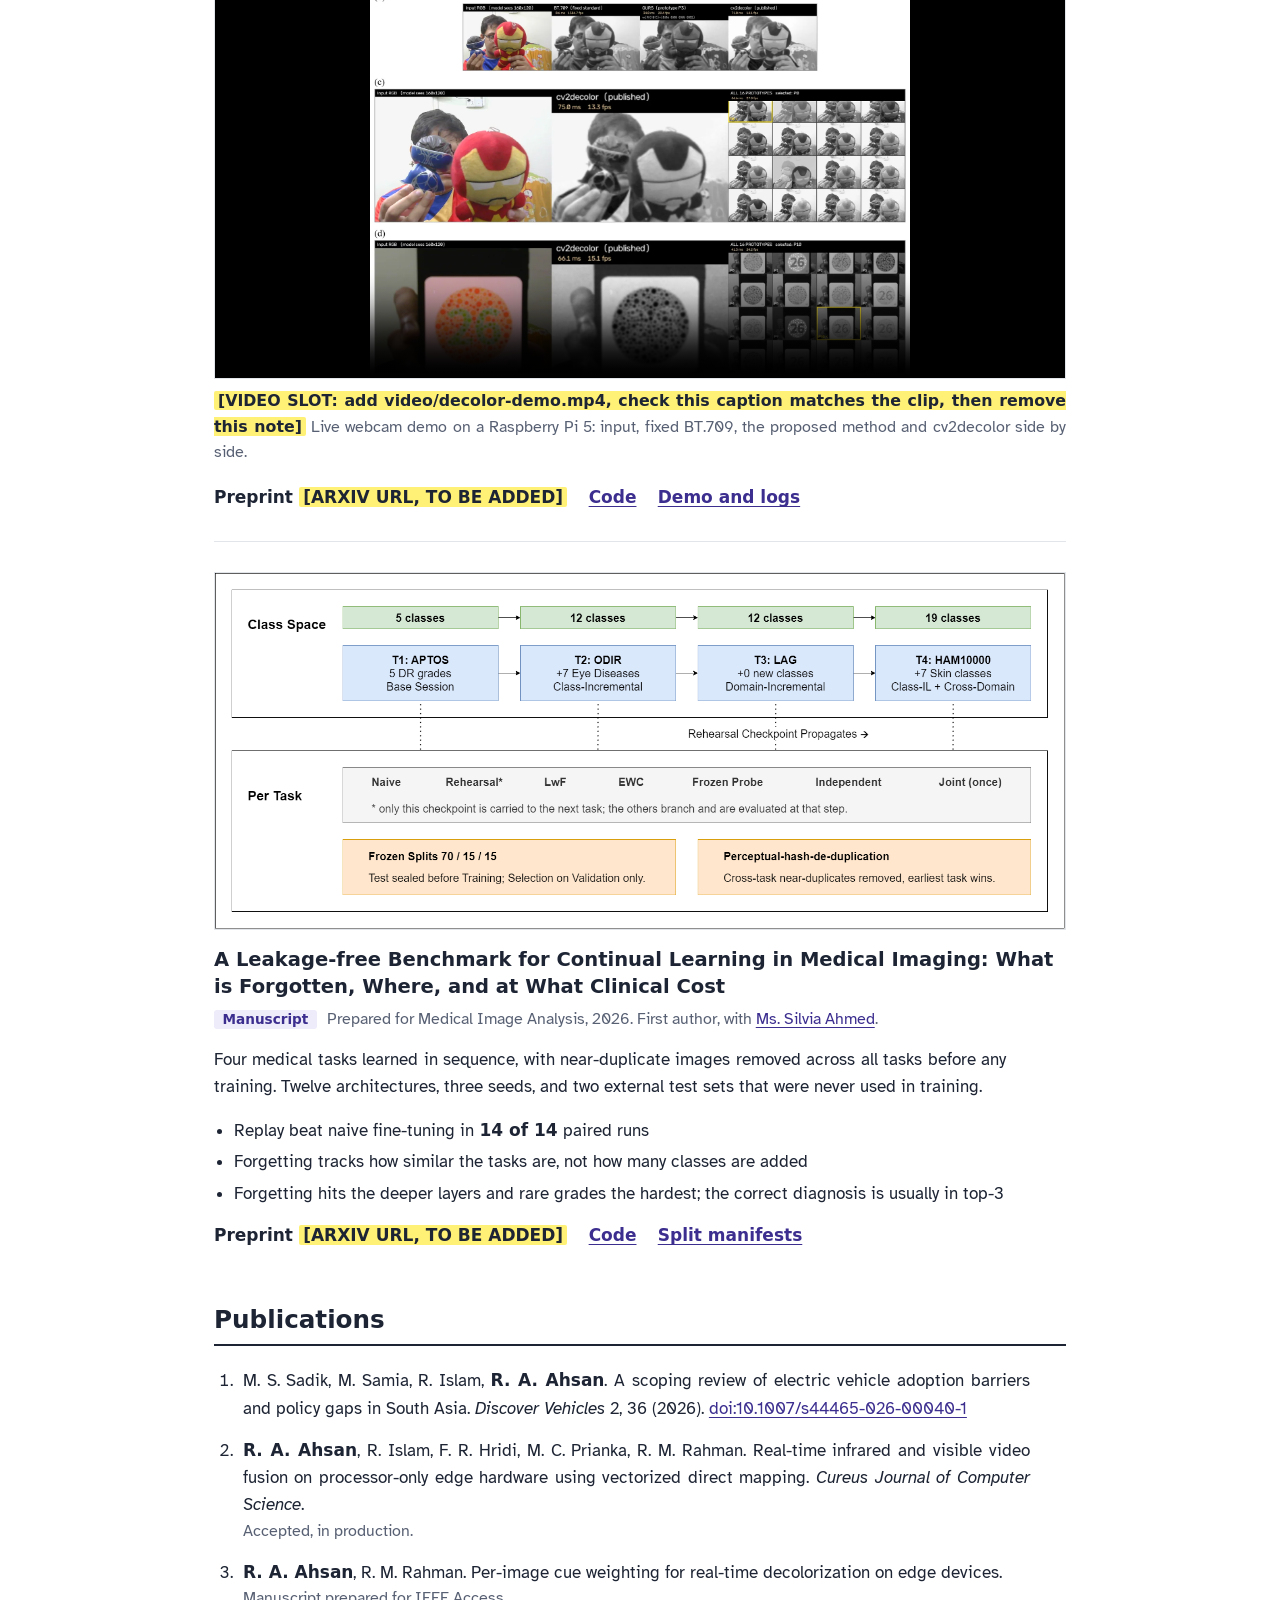
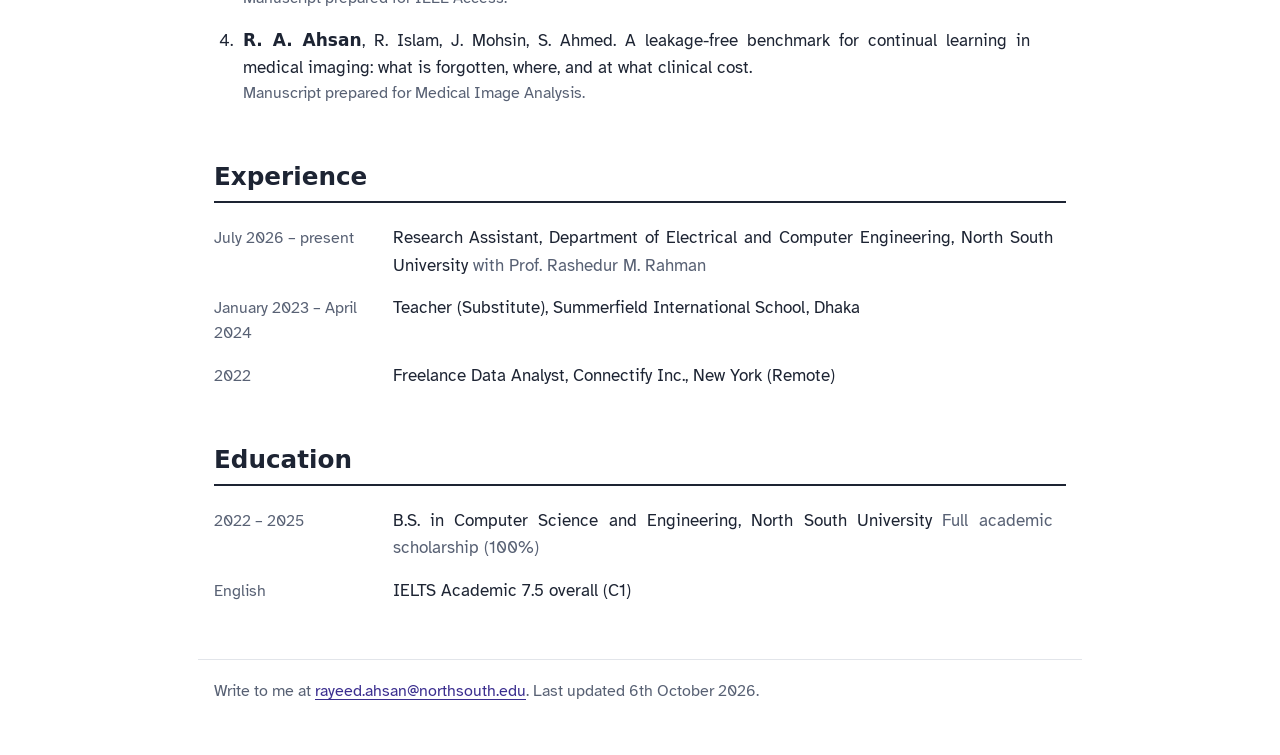
==== commit f0bcbaee: "updates to the website" ====
--- a/index.html
+++ b/index.html
@@ -12,6 +12,9 @@
   <meta property="og:title" content="Rayeed Aabir Ahsan">
   <meta property="og:description" content="I make Computer-Vision methods run in real-time on CPU-only edge hardware, and I build benchmark pipelines which show where forgetting occurs in DL models.">
   <meta property="og:image" content="https://rayeedaabir.github.io/img/og.png">
+  <meta property="og:image:width" content="1200">
+  <meta property="og:image:height" content="630">
+  <meta property="og:image:alt" content="Rayeed Aabir Ahsan: computer vision on CPU-only edge hardware, with five input colours that one fixed grey conversion maps to the same grey.">
   <meta property="og:url" content="https://rayeedaabir.github.io/">
   <meta name="twitter:card" content="summary_large_image">
 
@@ -36,20 +39,24 @@
 <body>
 <main>
 
-  <header>
-    <h1>Rayeed Aabir Ahsan</h1>
-    <p class="lede">I make Computer-Vision methods run in real-time on CPU-only edge hardware, and I build benchmark pipelines which show where forgetting occurs in DL models.</p>
-    <p class="status">Research Assistant at North South University, Dhaka. Applying for thesis-based MSc positions in Canada for Fall 2027.</p>
-    <nav aria-label="Profile links">
-      <ul class="links">
-        <li><a href="cv.pdf">CV (PDF)</a></li>
-        <li><a href="mailto:rayeed.ahsan@northsouth.edu">Email</a></li>
-        <li><a href="https://scholar.google.com/citations?user=gg30_ssAAAAJ">Google Scholar</a></li>
-        <li><a href="https://github.com/rayeedaabir">GitHub</a></li>
-        <li><a href="https://orcid.org/0009-0004-3962-0116">ORCID</a></li>
-        <li><a href="https://www.linkedin.com/in/rayeedaabir/">LinkedIn</a></li>
-      </ul>
-    </nav>
+  <header class="hero">
+    <!-- TODO: add img/portrait.webp (720x720). Until then this yellow box shows. -->
+    <img class="portrait" src="img/portrait.webp" width="720" height="720" alt="Portrait of Rayeed Aabir Ahsan">
+    <div class="hero-text">
+      <h1>Rayeed Aabir Ahsan</h1>
+      <p class="lede">I make Computer-Vision methods run in real-time on CPU-only edge hardware, and I build benchmark pipelines which show where forgetting occurs in DL models.</p>
+      <p class="status">Research Assistant at North South University, Dhaka. Applying for thesis-based MSc positions in Canada for Fall 2027.</p>
+      <nav aria-label="Profile links">
+        <ul class="icon-links">
+          <li><a href="mailto:rayeed.ahsan@northsouth.edu"><svg viewBox="0 0 24 24" aria-hidden="true" focusable="false"><rect x="1" y="4" width="22" height="16" rx="2.5" fill="currentColor"/><path d="M3.5 7.5 12 14l8.5-6.5" fill="none" stroke="var(--paper)" stroke-width="1.9" stroke-linecap="round" stroke-linejoin="round"/></svg><span>Email</span></a></li>
+          <li><a href="https://scholar.google.com/citations?user=gg30_ssAAAAJ"><svg viewBox="0 0 24 24" aria-hidden="true" focusable="false"><path fill="currentColor" d="M5.242 13.769L0 9.5 12 0l12 9.5-5.242 4.269C17.548 11.249 14.978 9.5 12 9.5c-2.977 0-5.548 1.748-6.758 4.269zM12 10a7 7 0 1 0 0 14 7 7 0 0 0 0-14z"/></svg><span>Google Scholar</span></a></li>
+          <li><a href="https://github.com/rayeedaabir"><svg viewBox="0 0 24 24" aria-hidden="true" focusable="false"><path fill="currentColor" d="M12 .297c-6.63 0-12 5.373-12 12 0 5.303 3.438 9.8 8.205 11.385.6.113.82-.258.82-.577 0-.285-.01-1.04-.015-2.04-3.338.724-4.042-1.61-4.042-1.61C4.422 18.07 3.633 17.7 3.633 17.7c-1.087-.744.084-.729.084-.729 1.205.084 1.838 1.236 1.838 1.236 1.07 1.835 2.809 1.305 3.495.998.108-.776.417-1.305.76-1.605-2.665-.3-5.466-1.332-5.466-5.93 0-1.31.465-2.38 1.235-3.22-.135-.303-.54-1.523.105-3.176 0 0 1.005-.322 3.3 1.23.96-.267 1.98-.399 3-.405 1.02.006 2.04.138 3 .405 2.28-1.552 3.285-1.23 3.285-1.23.645 1.653.24 2.873.12 3.176.765.84 1.23 1.91 1.23 3.22 0 4.61-2.805 5.625-5.475 5.92.42.36.81 1.096.81 2.22 0 1.606-.015 2.896-.015 3.286 0 .315.21.69.825.57C20.565 22.092 24 17.592 24 12.297c0-6.627-5.373-12-12-12"/></svg><span>GitHub</span></a></li>
+          <li><a href="https://orcid.org/0009-0004-3962-0116"><svg viewBox="0 0 24 24" aria-hidden="true" focusable="false"><circle cx="12" cy="12" r="12" fill="currentColor"/><g fill="var(--paper)"><circle cx="8.2" cy="6.6" r="1.15"/><rect x="7.3" y="9" width="1.8" height="8.4"/><path fill-rule="evenodd" d="M11.5 9h3.1c3.2 0 4.8 2.1 4.8 4.2s-1.6 4.2-4.8 4.2h-3.1zM13.1 10.5v5.4h1.4c2.1 0 3.2-1 3.2-2.7s-1.1-2.7-3.2-2.7z"/></g></svg><span>ORCID</span></a></li>
+          <li><a href="https://www.linkedin.com/in/rayeedaabir/"><svg viewBox="0 0 24 24" aria-hidden="true" focusable="false"><path fill="currentColor" d="M20.447 20.452h-3.554v-5.569c0-1.328-.027-3.037-1.852-3.037-1.853 0-2.136 1.445-2.136 2.939v5.667H9.351V9h3.414v1.561h.046c.477-.9 1.637-1.85 3.37-1.85 3.601 0 4.267 2.37 4.267 5.455v6.286zM5.337 7.433c-1.144 0-2.063-.926-2.063-2.065 0-1.138.92-2.063 2.063-2.063 1.14 0 2.064.925 2.064 2.063 0 1.139-.925 2.065-2.064 2.065zm1.782 13.019H3.555V9h3.564v11.452zM22.225 0H1.771C.792 0 0 .774 0 1.729v20.542C0 23.227.792 24 1.771 24h20.451C23.2 24 24 23.227 24 22.271V1.729C24 .774 23.2 0 22.222 0h.003z"/></svg><span>LinkedIn</span></a></li>
+        </ul>
+        <p class="cv"><a href="cv.pdf">CV (PDF)</a></p>
+      </nav>
+    </div>
   </header>
 
   <!-- Signature graphic: pure HTML/CSS, no image file -->
@@ -92,9 +99,26 @@
   <section id="work" aria-labelledby="work-h">
     <h2 id="work-h">Selected work</h2>
 
+    <!-- Published paper, featured -->
+    <article class="project featured">
+      <h3>A scoping review of electric vehicle adoption barriers and policy gaps in South Asia</h3>
+      <p class="venue"><span class="chip chip-solid">Published</span> <em>Discover Vehicles</em> 2, 36 (Springer Nature), 2026. Co-author.</p>
+      <p>I collected and verified sources, wrote the conclusion and managed the references.</p>
+      <p class="project-links">
+        <a href="https://doi.org/10.1007/s44465-026-00040-1">Read the paper</a>
+      </p>
+    </article>
+
     <!-- Project 1 -->
     <article class="project">
-      <img src="img/fusion.webp" loading="lazy" alt="Three panels of a night-time road scene with a bright headlight glare: (A) the fused output from vectorized FCDFusion, (B) the visible camera image washed out by glare, and (C) the infrared image.">
+      <figure class="fig">
+        <img src="img/fusion.webp" loading="lazy" alt="Three panels of a night-time road scene with a bright headlight glare: (A) the fused output from vectorized FCDFusion, (B) the visible camera image washed out by glare, and (C) the infrared image.">
+        <figcaption class="caption">Bright-light scene: (A) our fused output, (B) visible, (C) infrared.</figcaption>
+      </figure>
+      <figure class="fig">
+        <img src="img/fusion-qualitative.webp" loading="lazy" alt="Eleven panels of the same night-time park scene with a lit path and a small figure: (A) vectorized FCDFusion (ours), (B) visible, (C) infrared, and fusion results from (D) Model2015, (E) Model2013, (F) Model2024, (G) FCDFusion (pixel), (H) DenseFuse, (I) ResNet-152, (J) VGG-19 and (K) MDLatLRR. Several baselines show blocky or washed-out artefacts; ours keeps the colour of the path and the person.">
+        <figcaption class="caption">Nine fusion methods on one night-time frame, with the visible (B) and infrared (C) inputs. (A) is ours and gives the same output as the pixel-loop FCDFusion in (G).</figcaption>
+      </figure>
       <h3>Real-Time Infrared and Visible Video Fusion on Processor-Only Edge Hardware Using Vectorized Direct Mapping</h3>
       <p class="venue"><span class="chip">Accepted</span> Cureus Journal of Computer Science (Springer Nature), 2026. First and corresponding author, with <a href="https://scholar.google.com/citations?user=L9S6rlUAAAAJ">Prof. Dr. Rashedur M. Rahman</a>.</p>
       <p>A fully vectorized reformulation of FCDFusion that gives bit-identical output, plus a lightweight temporal score that exposes the flicker per-frame metrics miss. Nine fusion methods benchmarked under identical CPU-only conditions.</p>
@@ -102,6 +126,14 @@
         <li><strong>46×</strong> faster at 1024×1024 and <strong>95–106×</strong> at surveillance resolution, same output</li>
         <li><strong>51.2 FPS</strong> live on a Raspberry Pi 5; every baseline stayed under 10 FPS</li>
       </ul>
+      <figure class="demo">
+        <!-- Demo slot: add video/fusion-demo.mp4 (and optionally video/fusion-demo.gif), then delete the yellow note below. -->
+        <video controls preload="metadata" playsinline>
+          <source src="video/fusion-demo.mp4" type="video/mp4">
+          <img src="video/fusion-demo.gif" alt="Demo of real-time infrared and visible video fusion running on a Raspberry Pi 5.">
+        </video>
+        <figcaption class="caption"><mark class="todo">[VIDEO SLOT: add video/fusion-demo.mp4, check this caption matches the clip, then remove this note]</mark> Demo of the fusion running live on a Raspberry Pi 5.</figcaption>
+      </figure>
       <p class="project-links">
         <!-- TODO: when the Cureus page is online, replace this with <a href="URL">Paper</a> -->
         <span>Paper <mark class="todo">[CUREUS URL TO BE ADDED]</mark></span>
@@ -112,7 +144,10 @@
 
     <!-- Project 2 -->
     <article class="project">
-      <img src="img/decolor.webp" loading="lazy" alt="A colour-blindness-style test plate with the number 2, shown four ways: (a) the coloured input, (b) a fixed BT.709 grey conversion where the number nearly vanishes, (c) OpenCV decolor, and (d) the proposed method, which keeps the number clearly visible.">
+      <figure class="fig">
+        <img src="img/decolor.webp" loading="lazy" alt="Four photographs (a painted mask, citrus fruit, a tiger in tall grass, a boat on a beach), each shown as the colour input and as three grey conversions: BT.709, cv2decolor, and the proposed 4-cue method. The proposed method gives the mask, the grapefruit and the tiger noticeably stronger contrast.">
+        <figcaption class="caption">Colour input and three grey conversions: fixed BT.709, cv2decolor, and the proposed 4-cue weighting.</figcaption>
+      </figure>
       <h3>Per-Image Cue Weighting for Real-Time Decolorization on Edge Devices</h3>
       <p class="venue"><span class="chip">Manuscript</span> Prepared for IEEE Access, 2026. First author, with <a href="https://scholar.google.com/citations?user=L9S6rlUAAAAJ">Prof. Dr. Rashedur M. Rahman</a>.</p>
       <p>A 155k-parameter vision transformer reads a thumbnail and picks one of 16 learned weightings of four colour cues, keeping the speed of a fixed grey conversion while recovering contrast between colours of equal luminance.</p>
@@ -120,6 +155,15 @@
         <li>Highest contrast-preservation score of <strong>10 methods</strong> on Color250 dataset</li>
         <li><strong>12.07ms</strong> per frame on one CPU thread; <strong>12–26 FPS</strong> live on a Raspberry Pi 5</li>
       </ul>
+      <figure class="demo">
+        <!-- Demo slot: add video/decolor-demo.mp4 (and optionally video/decolor-demo.gif), then delete the yellow note below.
+             The still image shown before play is img/decolor-demo.webp. -->
+        <video controls preload="metadata" playsinline poster="img/decolor-demo.webp">
+          <source src="video/decolor-demo.mp4" type="video/mp4">
+          <img src="video/decolor-demo.gif" alt="Live webcam demo on a Raspberry Pi 5: the input, fixed BT.709, the proposed method and cv2decolor side by side, with per-frame timings.">
+        </video>
+        <figcaption class="caption"><mark class="todo">[VIDEO SLOT: add video/decolor-demo.mp4, check this caption matches the clip, then remove this note]</mark> Live webcam demo on a Raspberry Pi 5: input, fixed BT.709, the proposed method and cv2decolor side by side.</figcaption>
+      </figure>
       <p class="project-links">
         <!-- TODO: only if posted on arXiv, replace this with <a href="URL">Preprint</a>; otherwise delete the span -->
         <span>Preprint <mark class="todo">[ARXIV URL, TO BE ADDED]</mark></span>
@@ -145,8 +189,6 @@
         <a href="https://doi.org/10.5281/zenodo.22905549">Split manifests</a>
       </p>
     </article>
-
-    <p class="also"><strong>Also:</strong> A scoping review of electric vehicle adoption barriers and policy gaps in South Asia, published in <em>Discover Vehicles</em> (Springer Nature, 2026), where I collected and verified sources, wrote the conclusion and managed the references. <a href="https://doi.org/10.1007/s44465-026-00040-1">Read the paper</a></p>
   </section>
 
   <section id="publications" aria-labelledby="pubs-h">
--- a/style.css
+++ b/style.css
@@ -41,7 +41,7 @@
 
   --font: "Atkinson Hyperlegible", system-ui, -apple-system, "Segoe UI", Roboto,
           Helvetica, Arial, sans-serif;
-  --column: 46rem;
+  --column: 52rem;
 
   box-sizing: border-box;
   padding-top: env(safe-area-inset-top, 0px);
@@ -94,6 +94,17 @@
 
 p { margin: 0 0 1rem; max-width: 72ch; }
 
+/* Justified text. Switched off on phones (see the mobile block) where narrow
+   columns make justified lines gappy. To go back to left-aligned everywhere,
+   change "justify" to "left" in this one rule. */
+p, li, dd, figcaption {
+  text-align: justify;
+  text-justify: inter-word;
+  hyphens: auto;
+  -webkit-hyphens: auto;
+  overflow-wrap: break-word;
+}
+
 .small, .caption, .venue { font-size: 0.93rem; color: var(--muted); }
 
 section { margin-top: 3.25rem; }
@@ -115,18 +126,56 @@
 
 /* ---------- Header ---------- */
 
-.lede { font-size: 1.3rem; line-height: 1.45; margin: 0.9rem 0 0.8rem; max-width: 36ch; }
-.status { color: var(--muted); max-width: 52ch; margin-bottom: 1.1rem; }
-
-.links {
+.hero {
+  display: grid;
+  grid-template-columns: 16rem 1fr;
+  gap: 2rem;
+  align-items: start;
+}
+
+/* The yellow background only shows while img/portrait.webp is missing. */
+.portrait {
+  display: block;
+  width: 100%;
+  height: auto;
+  aspect-ratio: 1 / 1;
+  object-fit: cover;
+  border: 1px solid var(--rule);
+  background: #fff176;
+  color: var(--ink);
+  font-size: 0.9rem;
+}
+
+.hero-text h1 { margin-top: -0.2rem; }
+
+.lede { font-size: 1.2rem; line-height: 1.5; margin: 0.9rem 0 0.8rem; max-width: none; }
+.status { color: var(--muted); max-width: none; margin-bottom: 1.25rem; }
+
+.icon-links {
   list-style: none;
   margin: 0;
   padding: 0;
   display: flex;
   flex-wrap: wrap;
-  gap: 0.35rem 1.25rem;
-  font-weight: 700;
-}
+  gap: 0.75rem 0.5rem;
+}
+.icon-links li { text-align: center; }
+.icon-links a {
+  display: flex;
+  flex-direction: column;
+  align-items: center;
+  gap: 0.35rem;
+  width: 5rem;
+  padding: 0.25rem 0;
+  font-size: 0.82rem;
+  font-weight: 700;
+  line-height: 1.25;
+  text-decoration: none;
+}
+.icon-links svg { width: 2.6rem; height: 2.6rem; display: block; }
+.icon-links a:hover span { text-decoration: underline; text-decoration-thickness: 2px; text-underline-offset: 3px; }
+
+.cv { margin: 0.9rem 0 0; font-weight: 700; text-align: left; }
 
 /* ---------- Signature graphic ---------- */
 
@@ -166,6 +215,21 @@
 
 .project h3 { margin-top: 0; }
 
+.fig, .demo { margin: 0 0 1.1rem; }
+.fig img { margin-bottom: 0.5rem; }
+.fig .caption, .demo .caption { margin: 0; max-width: none; }
+
+.demo video {
+  display: block;
+  width: 100%;
+  aspect-ratio: 16 / 9;
+  object-fit: contain;
+  background: #000;
+  border: 1px solid var(--rule);
+  margin-bottom: 0.5rem;
+}
+.demo video img { display: none; }
+
 .venue { margin: 0 0 0.8rem; }
 
 .chip {
@@ -184,6 +248,7 @@
 .facts li { margin-bottom: 0.25rem; }
 
 .project-links {
+  text-align: left;
   display: flex;
   flex-wrap: wrap;
   gap: 0.25rem 1.25rem;
@@ -191,7 +256,18 @@
   margin: 0;
 }
 
-.also { margin: 0; }
+.project:last-child { border-bottom: 0; margin-bottom: 0; padding-bottom: 0; }
+
+/* Featured (published) paper: set apart from the other entries */
+.project.featured {
+  border: 1px solid var(--rule);
+  border-left: 4px solid var(--violet);
+  background: #faf9fe;
+  padding: 1.1rem 1.25rem 0.4rem;
+  margin-bottom: 1.75rem;
+}
+.project.featured .venue { margin-bottom: 0.6rem; }
+.chip-solid { color: #fff; background: var(--violet); }
 
 /* ---------- Publications ---------- */
 
@@ -208,7 +284,7 @@
   gap: 0 1rem;
   margin-bottom: 0.9rem;
 }
-.row dt { color: var(--muted); font-size: 0.93rem; padding-top: 0.12rem; }
+.row dt { color: var(--muted); font-size: 0.93rem; padding-top: 0.12rem; text-align: left; }
 .row dd { margin: 0; max-width: 60ch; }
 .row dd .muted { color: var(--muted); }
 
@@ -222,7 +298,7 @@
   font-size: 0.93rem;
   color: var(--muted);
 }
-footer p { margin: 0; }
+footer p { margin: 0; text-align: left; }
 
 /* ---------- Placeholders (remove the "todo" class once filled in) ---------- */
 
@@ -241,8 +317,17 @@
 @media (max-width: 600px) {
   main { padding-top: 2rem; }
   h1 { font-size: 2.05rem; }
+  .hero { grid-template-columns: 1fr; gap: 1.25rem; }
+  .portrait { width: 12rem; }
   .lede { font-size: 1.12rem; }
   section { margin-top: 2.5rem; }
+
+  /* Justified text is gappy in a narrow column, so phones get left-aligned text */
+  p, li, dd, figcaption { text-align: left; hyphens: manual; -webkit-hyphens: manual; }
+  .icon-links li { text-align: center; }
+  .icon-links a { width: 4.4rem; }
+  .icon-links svg { width: 2.4rem; height: 2.4rem; }
+  .project.featured { padding: 1rem 1rem 0.3rem; }
 
   .swatch { height: 2rem; }
   .swatch-row { grid-template-columns: repeat(5, 1fr); }
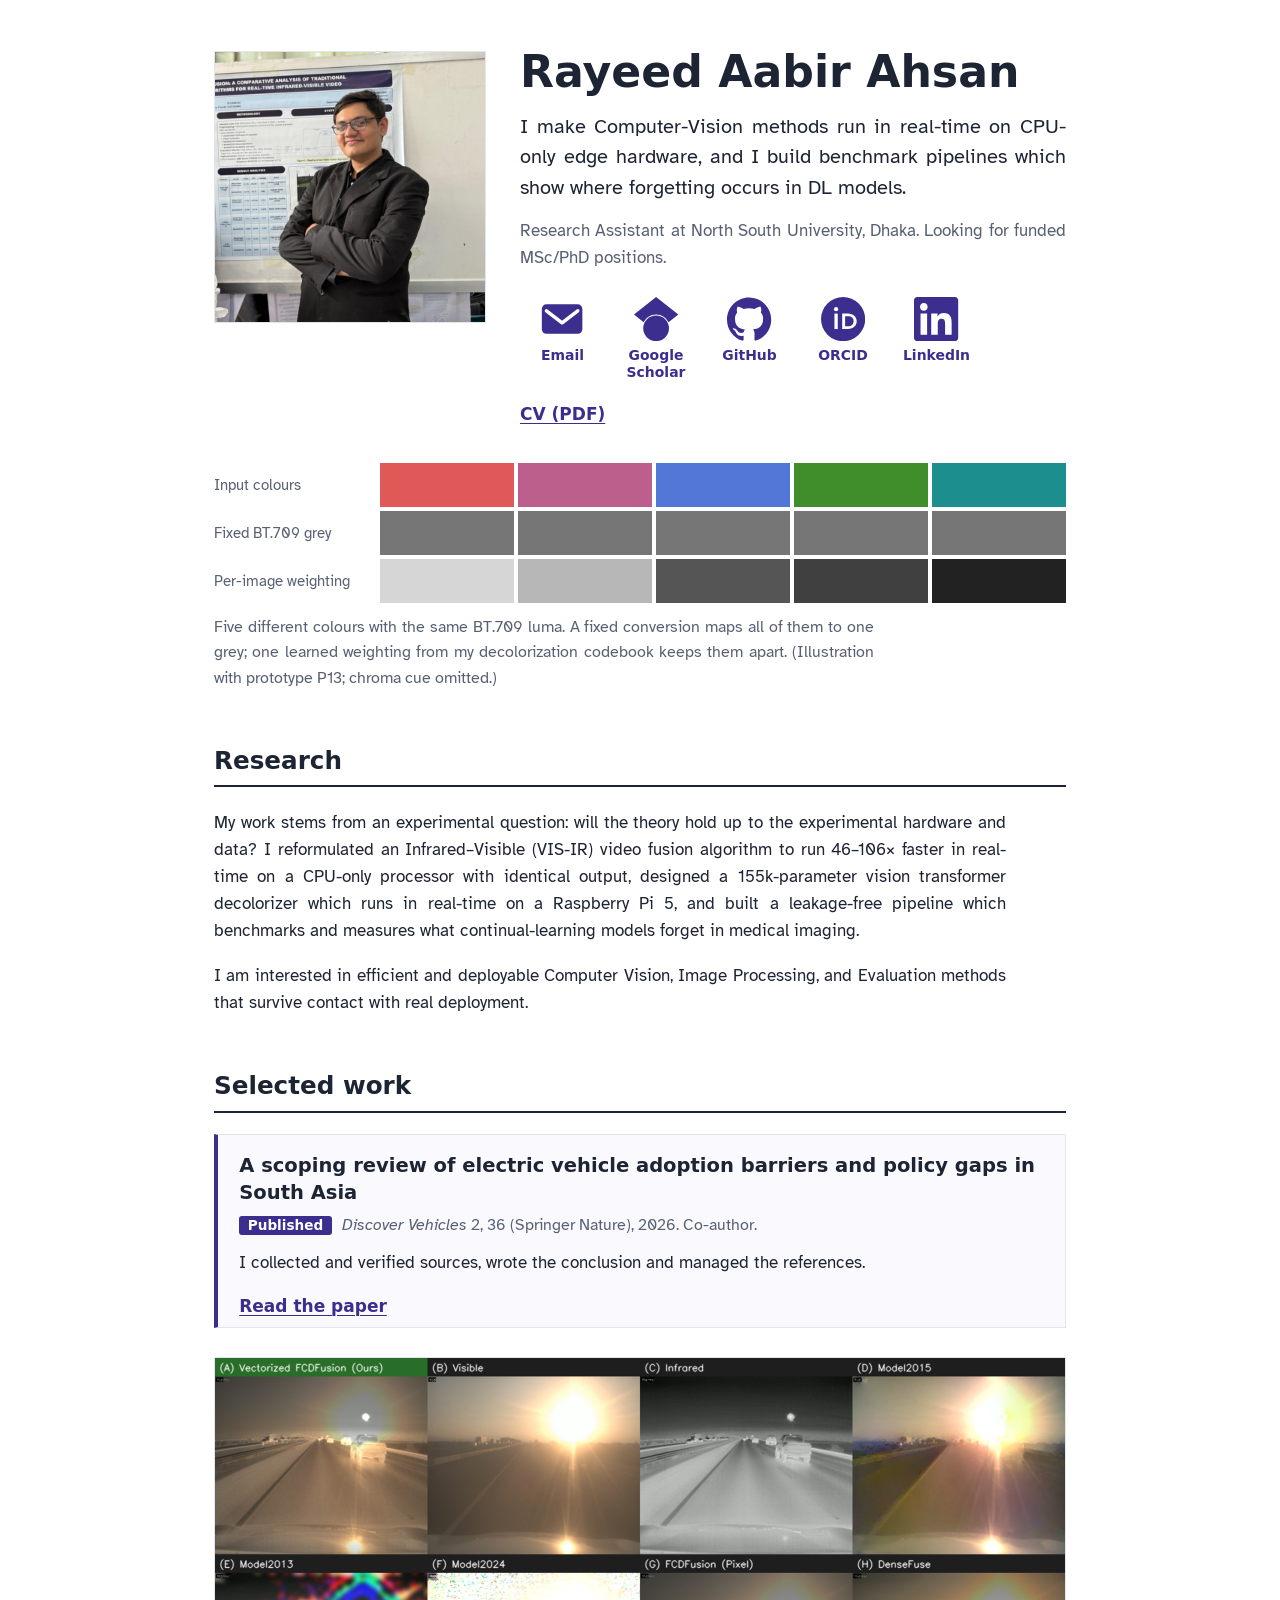
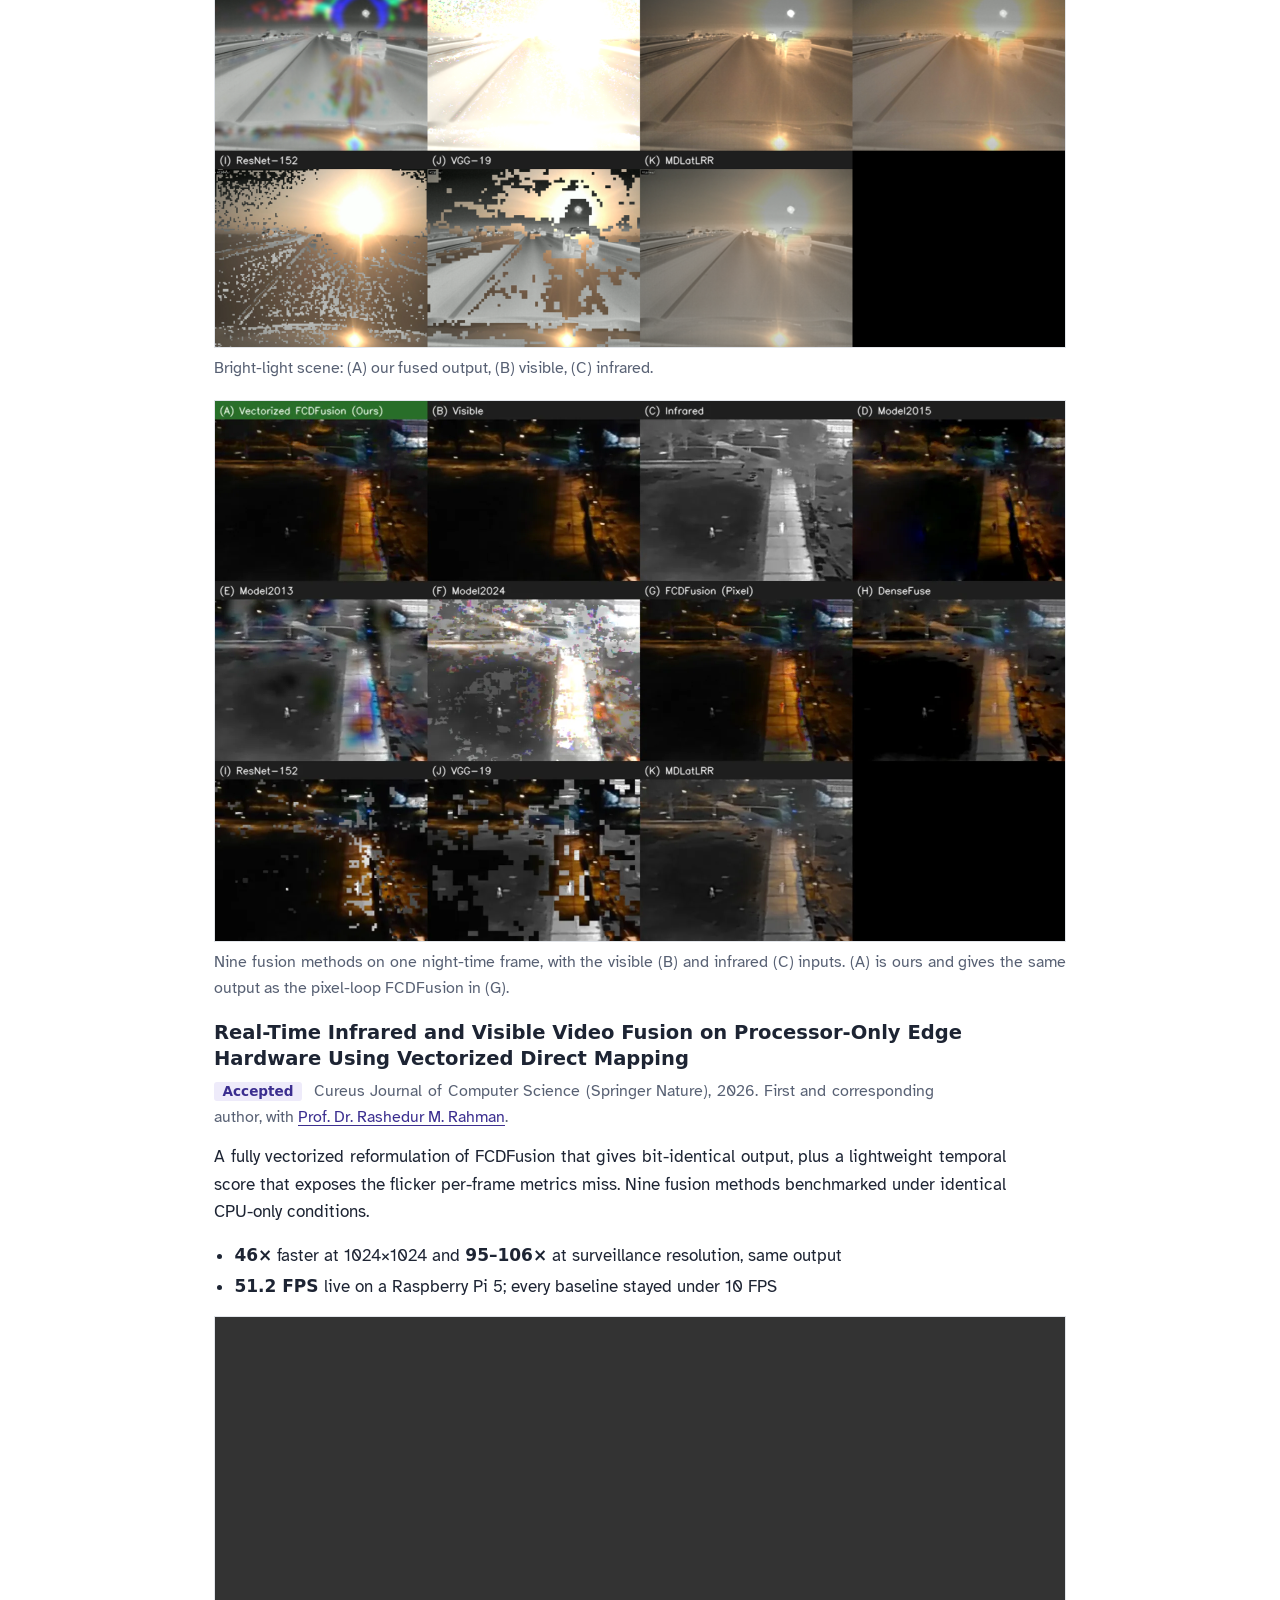
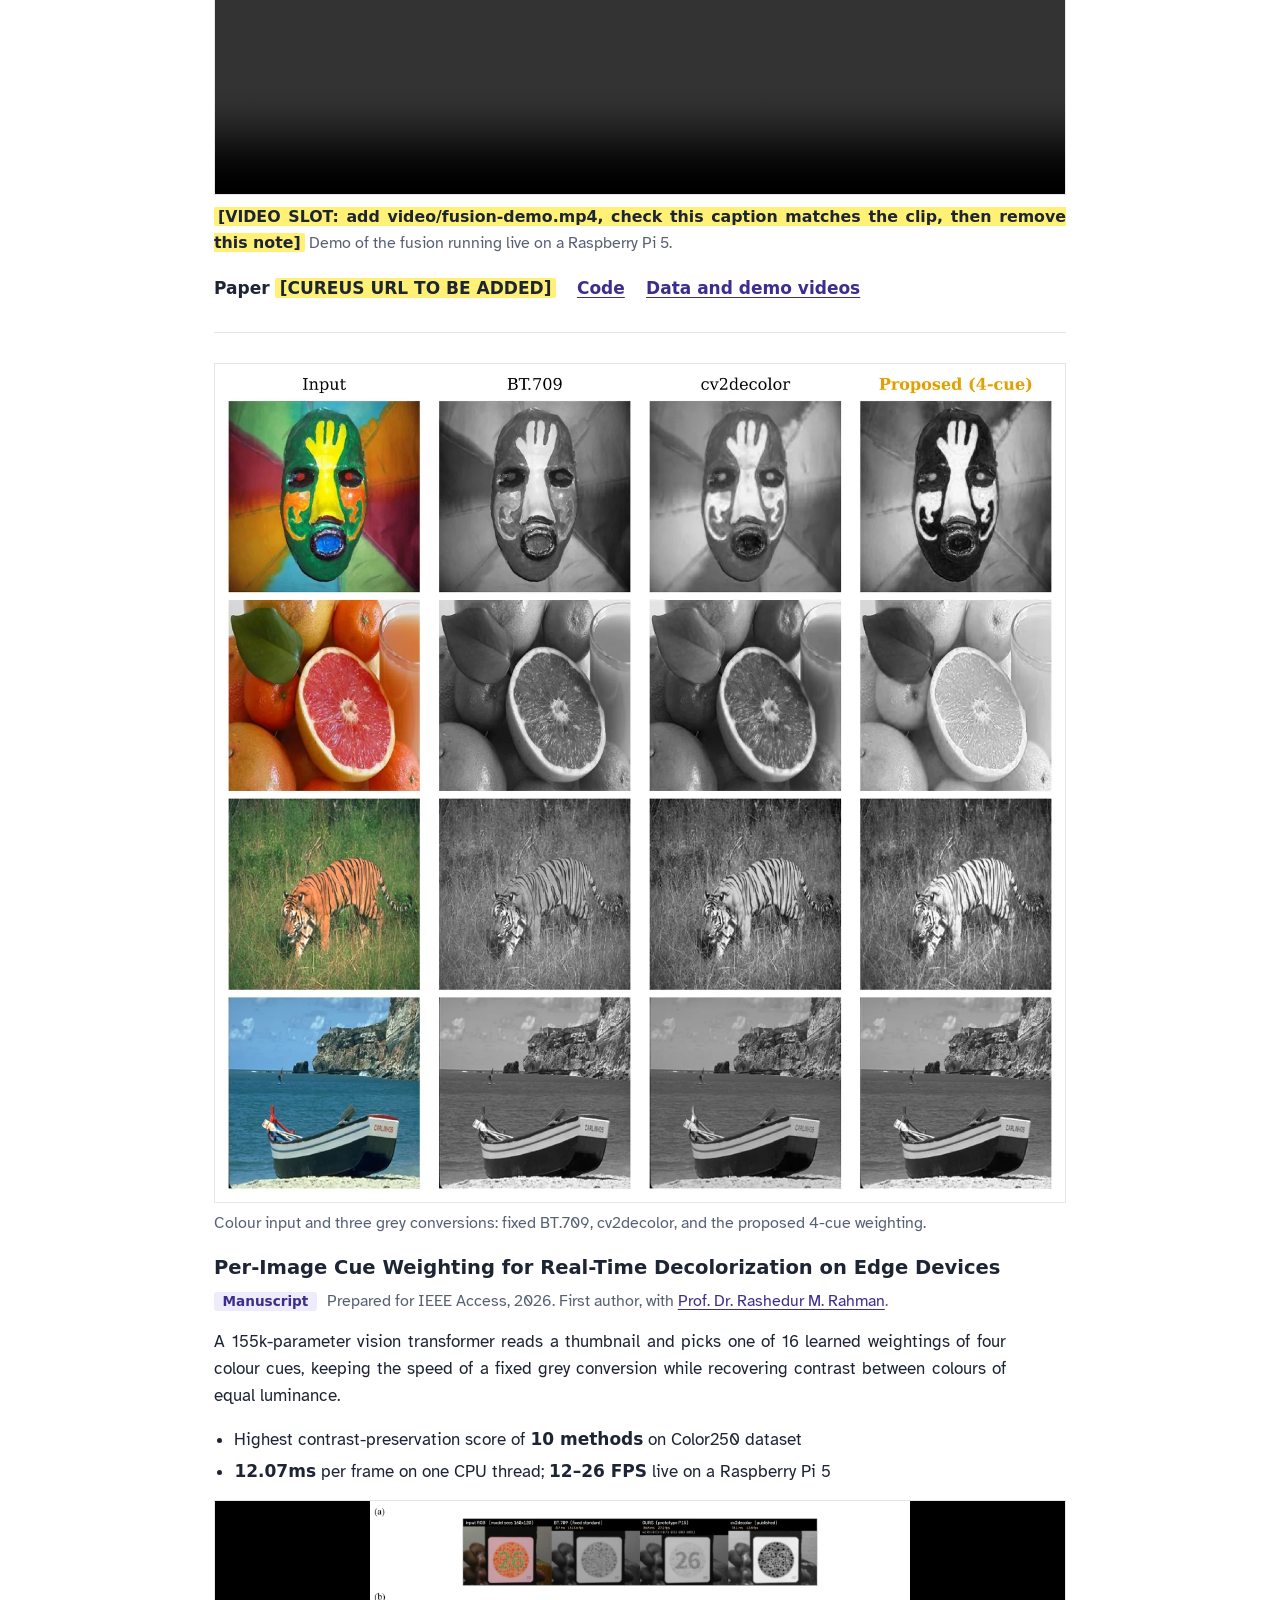
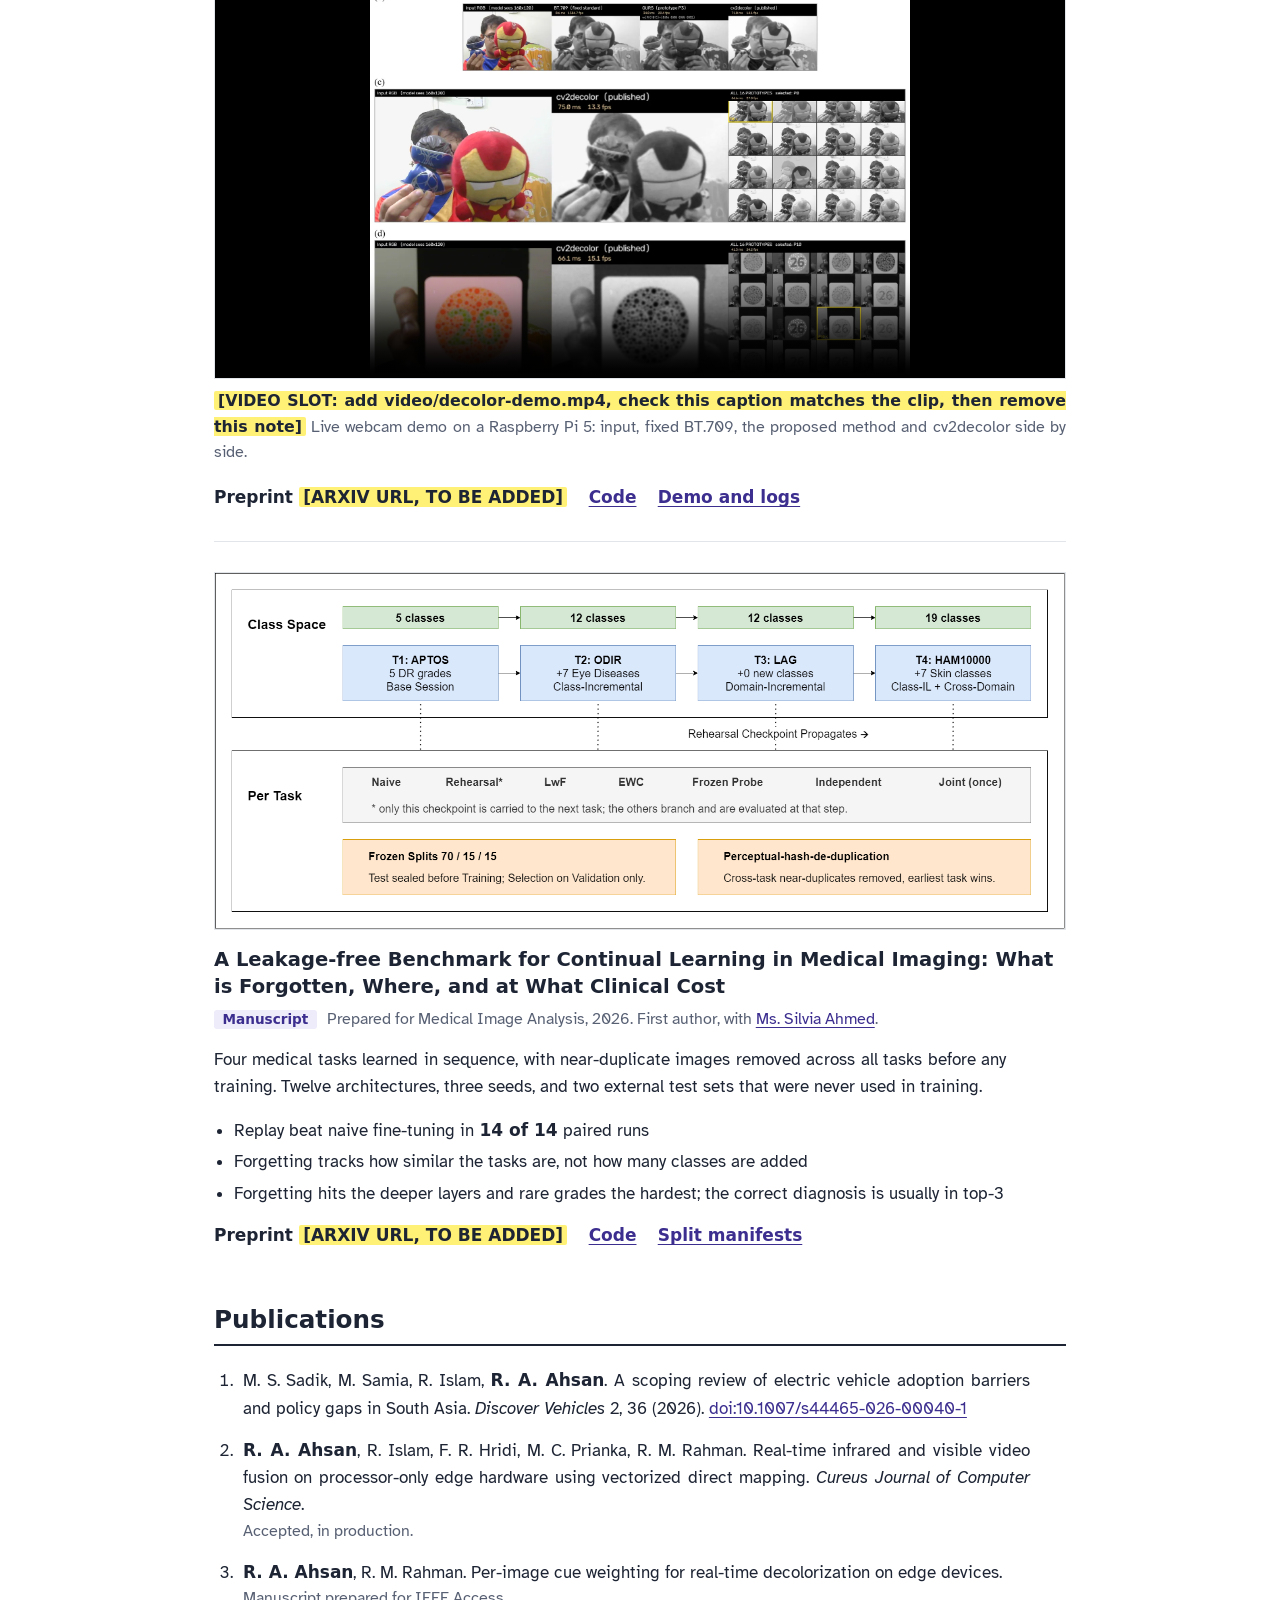
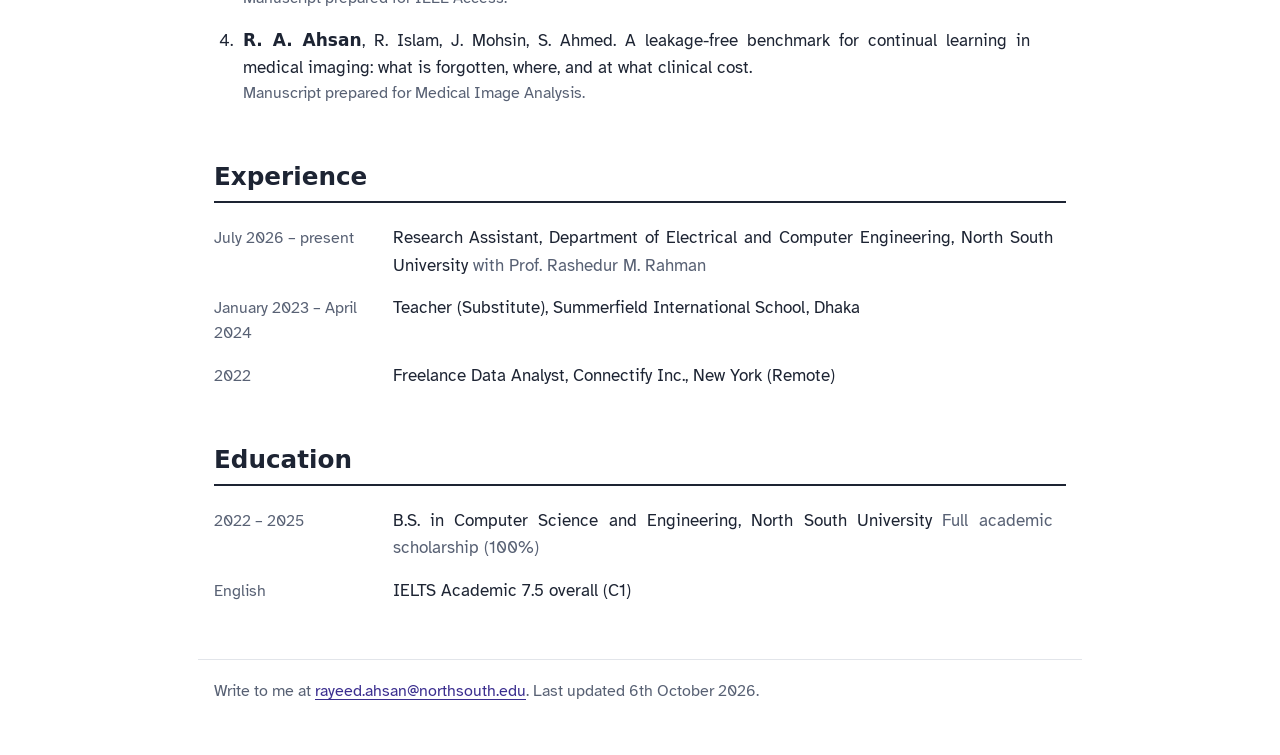
==== commit fdbb8f88: "heading update" ====
--- a/index.html
+++ b/index.html
@@ -45,7 +45,7 @@
     <div class="hero-text">
       <h1>Rayeed Aabir Ahsan</h1>
       <p class="lede">I make Computer-Vision methods run in real-time on CPU-only edge hardware, and I build benchmark pipelines which show where forgetting occurs in DL models.</p>
-      <p class="status">Research Assistant at North South University, Dhaka. Applying for thesis-based MSc positions in Canada for Fall 2027.</p>
+      <p class="status">Research Assistant at North South University, Dhaka. Looking for funded MSc/PhD positions.</p>
       <nav aria-label="Profile links">
         <ul class="icon-links">
           <li><a href="mailto:rayeed.ahsan@northsouth.edu"><svg viewBox="0 0 24 24" aria-hidden="true" focusable="false"><rect x="1" y="4" width="22" height="16" rx="2.5" fill="currentColor"/><path d="M3.5 7.5 12 14l8.5-6.5" fill="none" stroke="var(--paper)" stroke-width="1.9" stroke-linecap="round" stroke-linejoin="round"/></svg><span>Email</span></a></li>
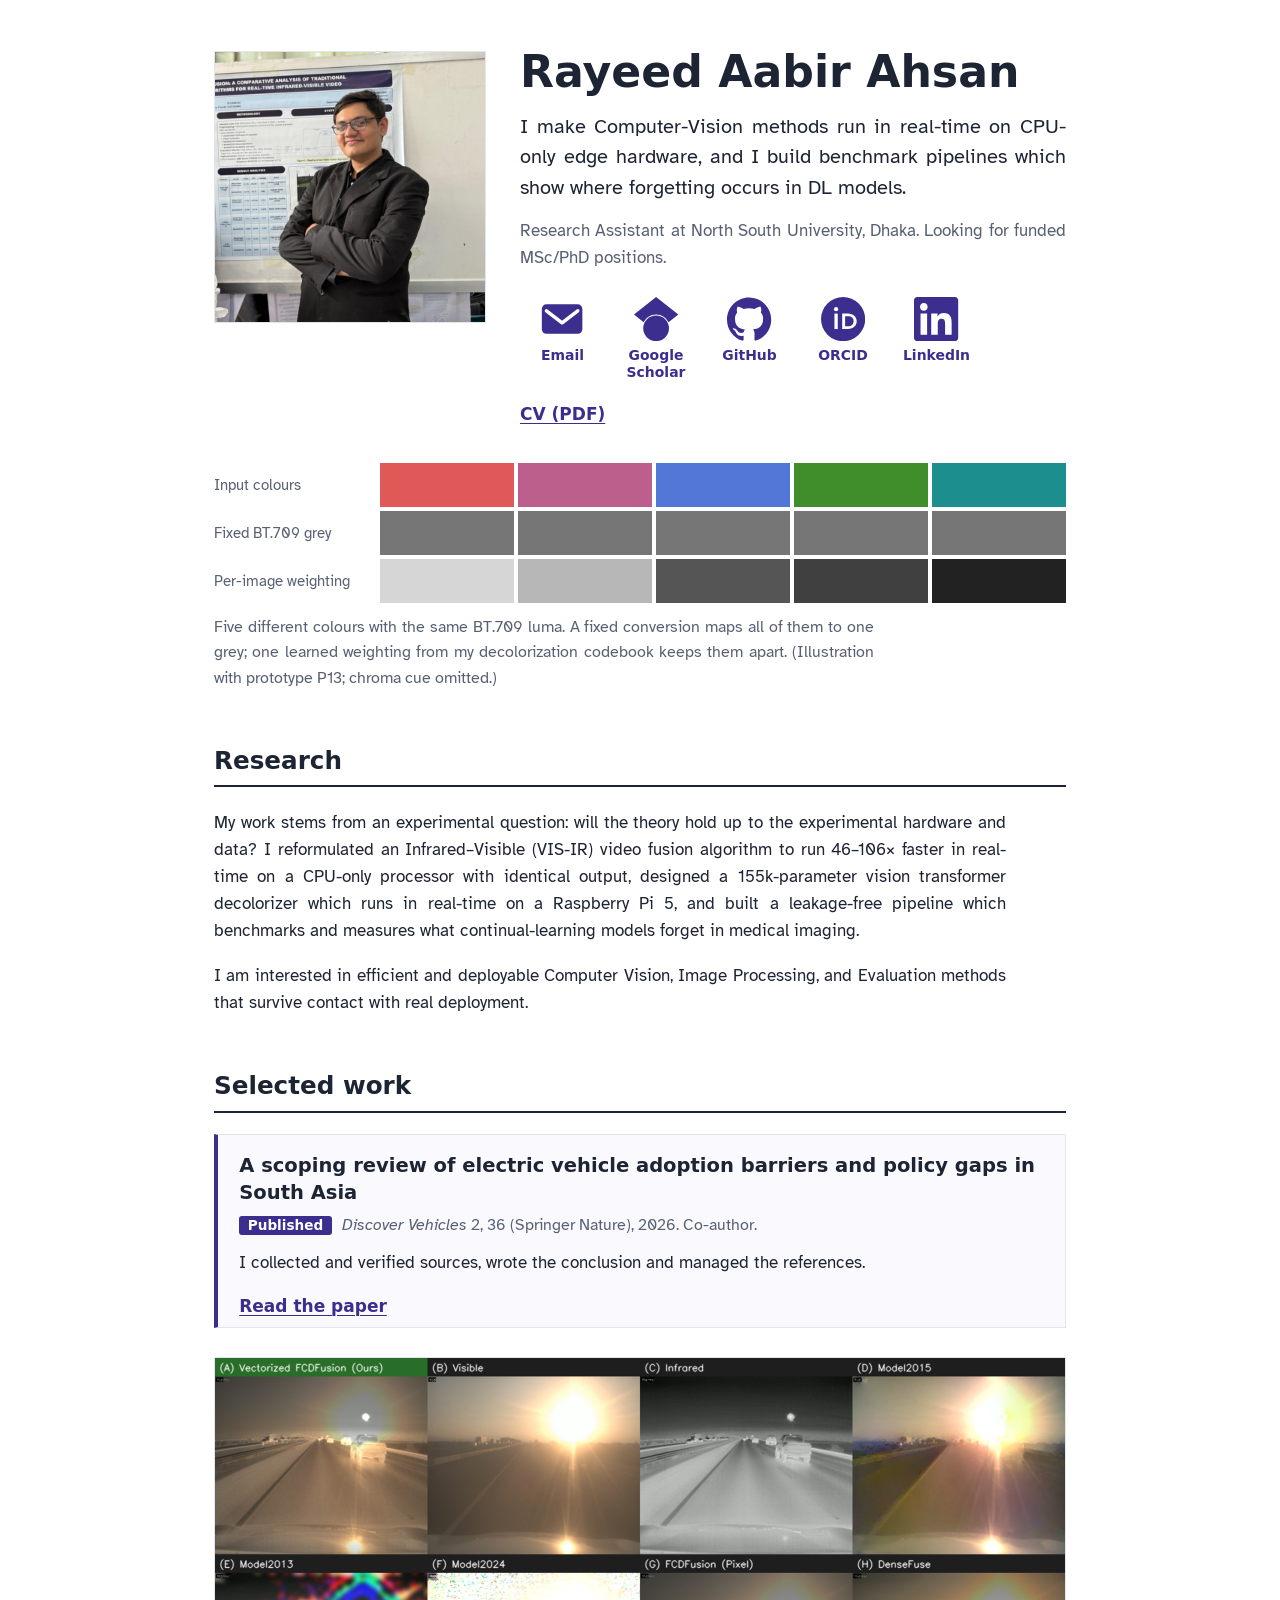
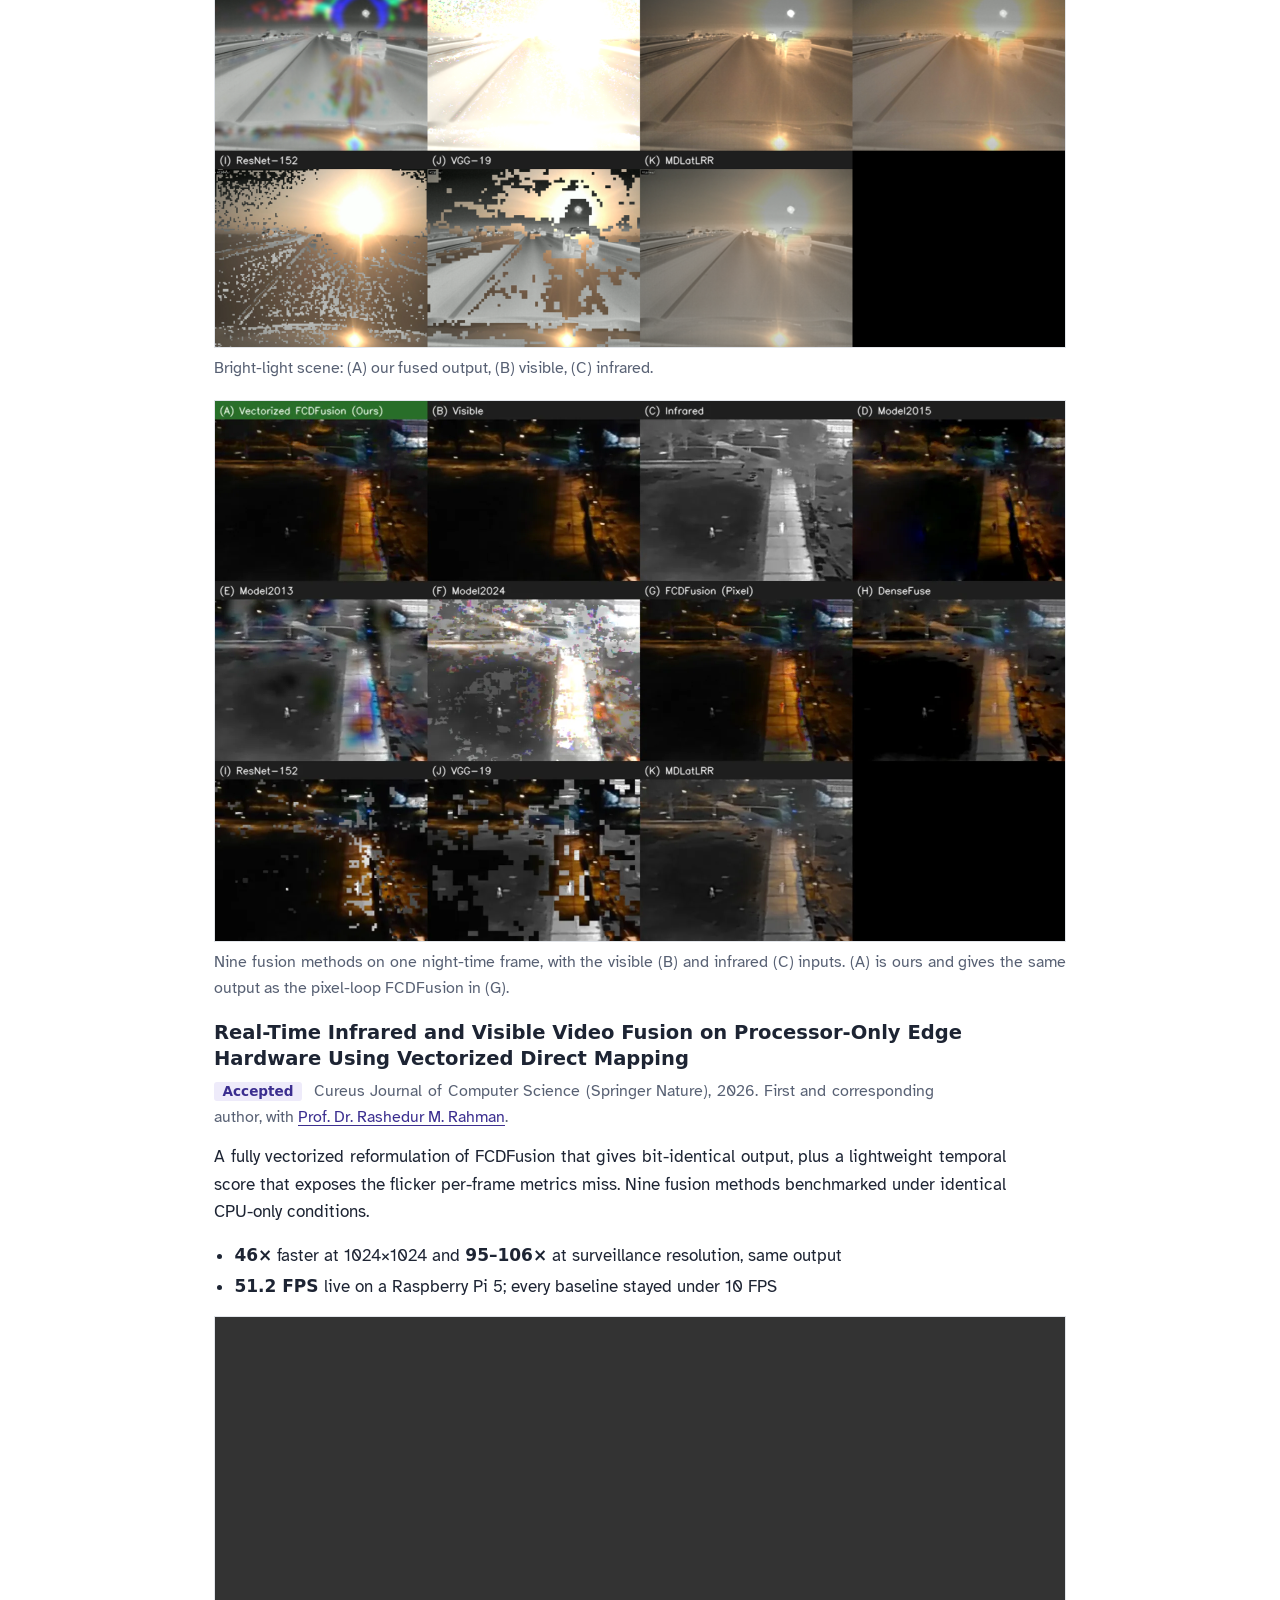
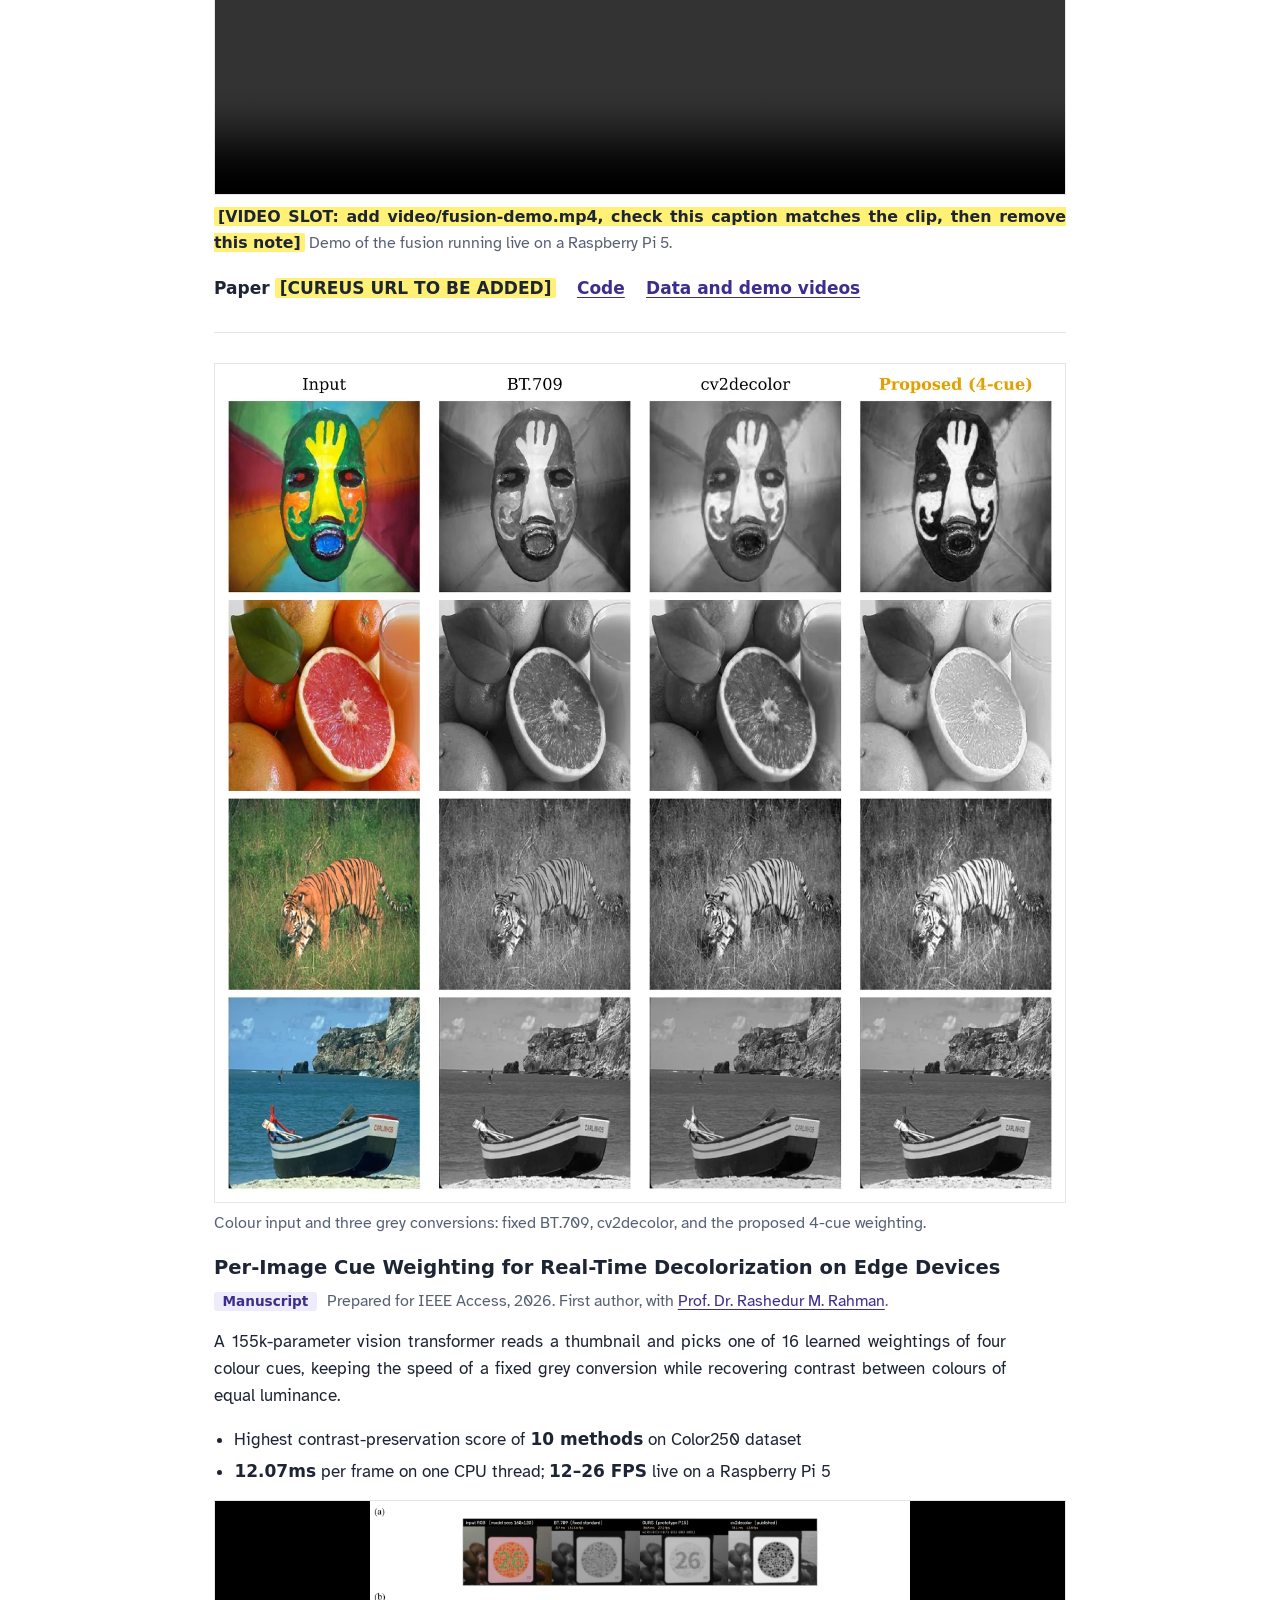
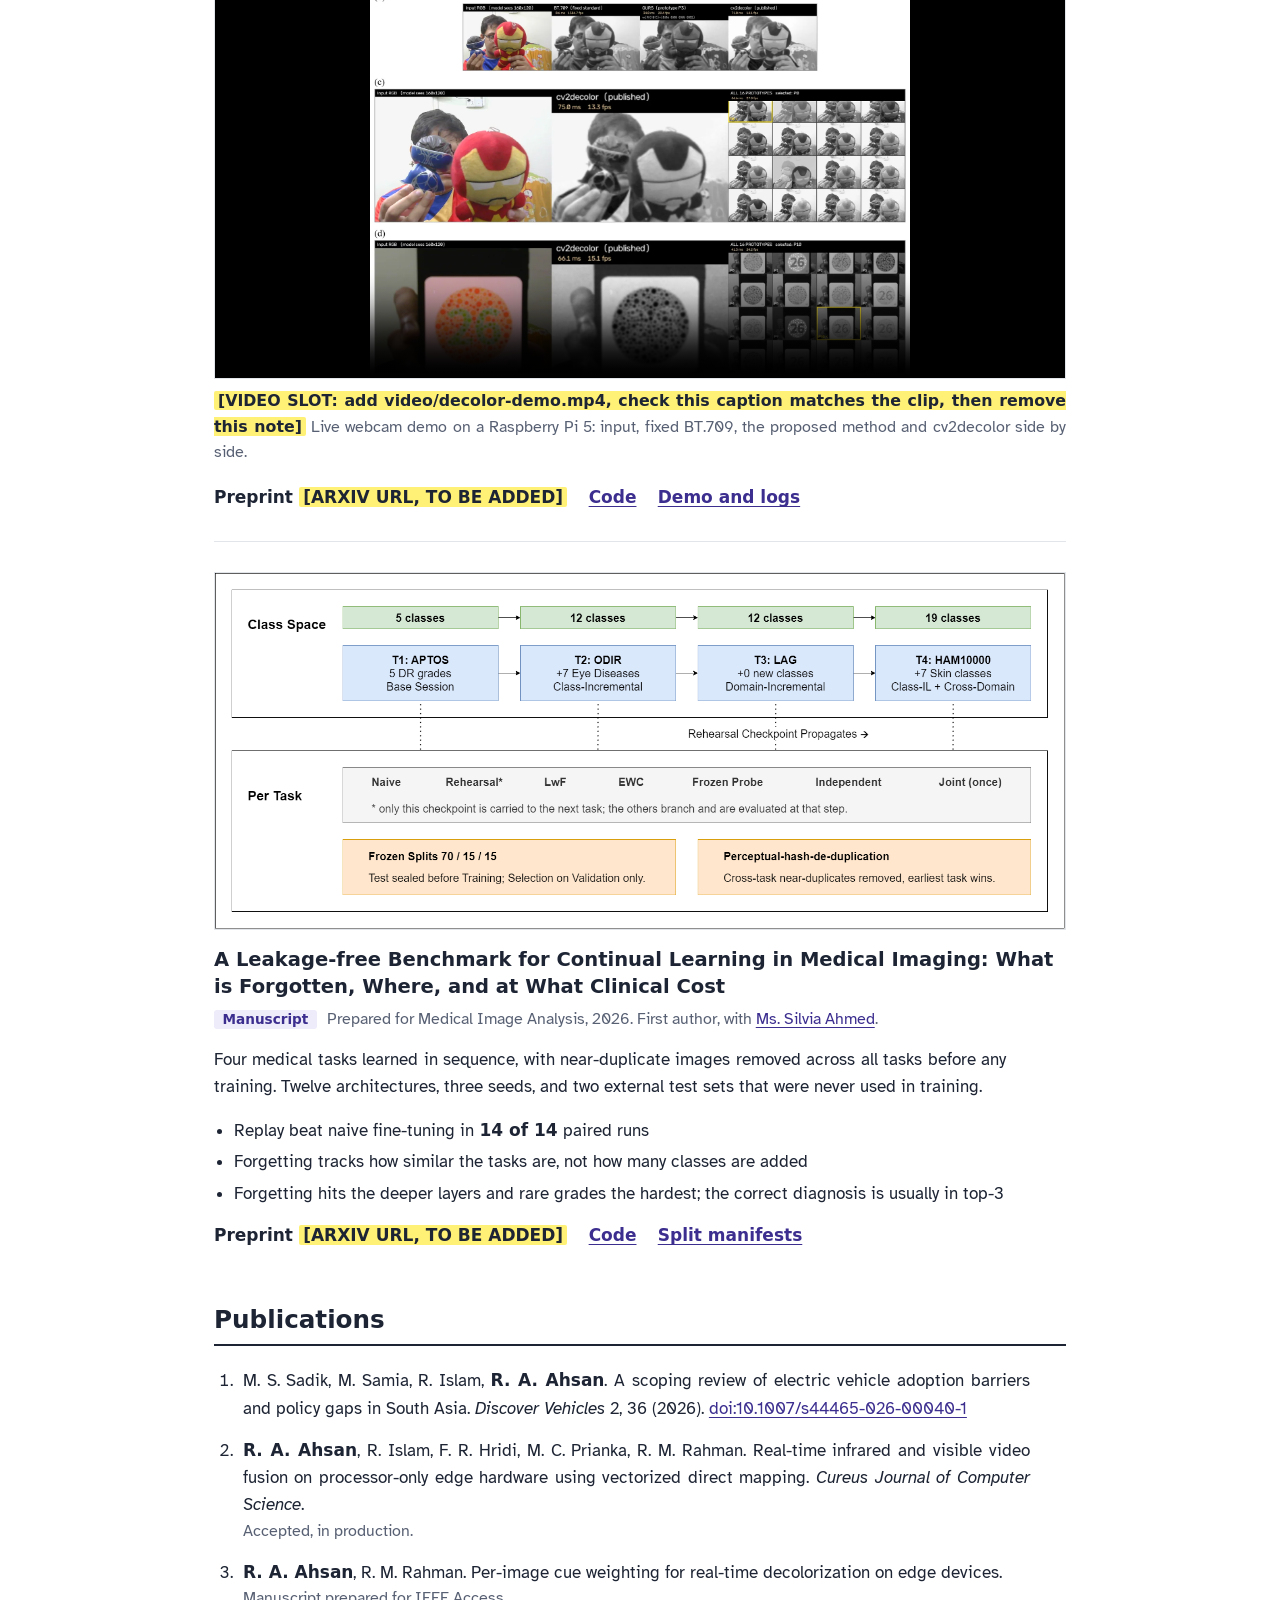
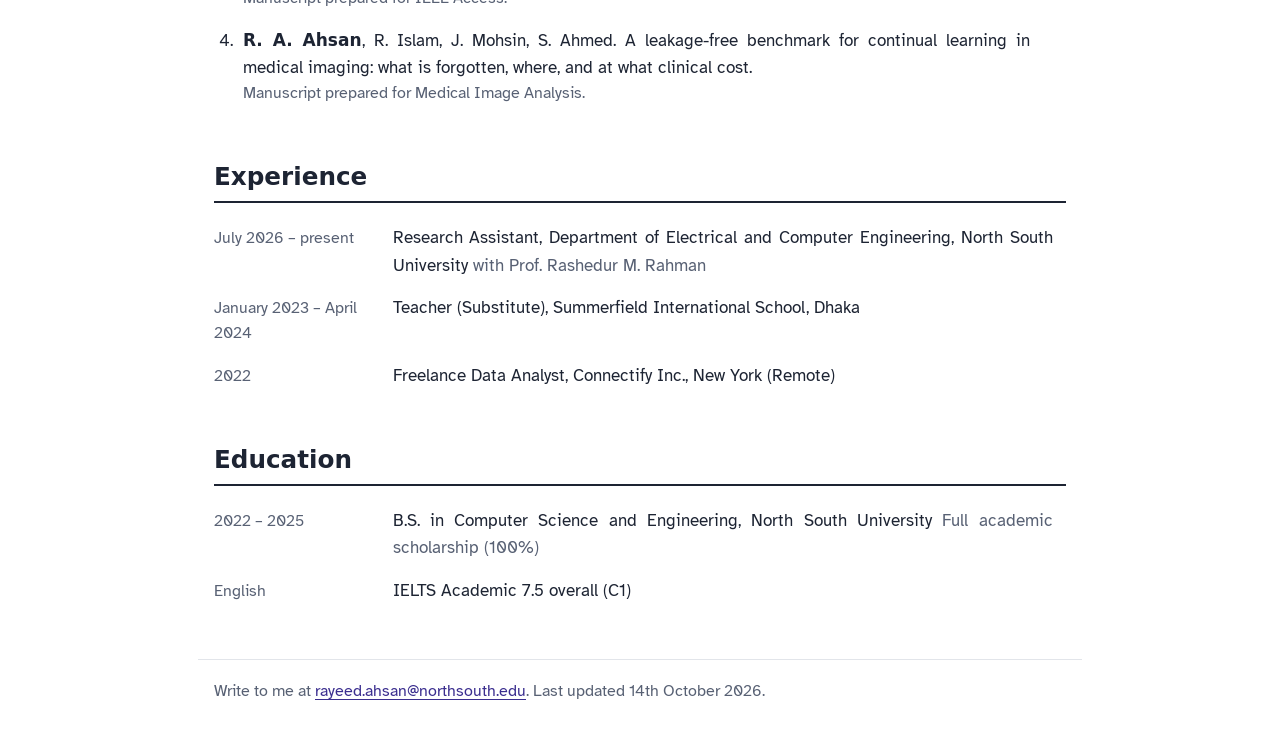
==== commit 99827f25: "updated cv" ====
--- a/index.html
+++ b/index.html
@@ -236,7 +236,7 @@
 </main>
 
 <footer>
-  <p>Write to me at <a href="mailto:rayeed.ahsan@northsouth.edu">rayeed.ahsan@northsouth.edu</a>. Last updated 6th October 2026.</p>
+  <p>Write to me at <a href="mailto:rayeed.ahsan@northsouth.edu">rayeed.ahsan@northsouth.edu</a>. Last updated 14th October 2026.</p>
 </footer>
 </body>
 </html>
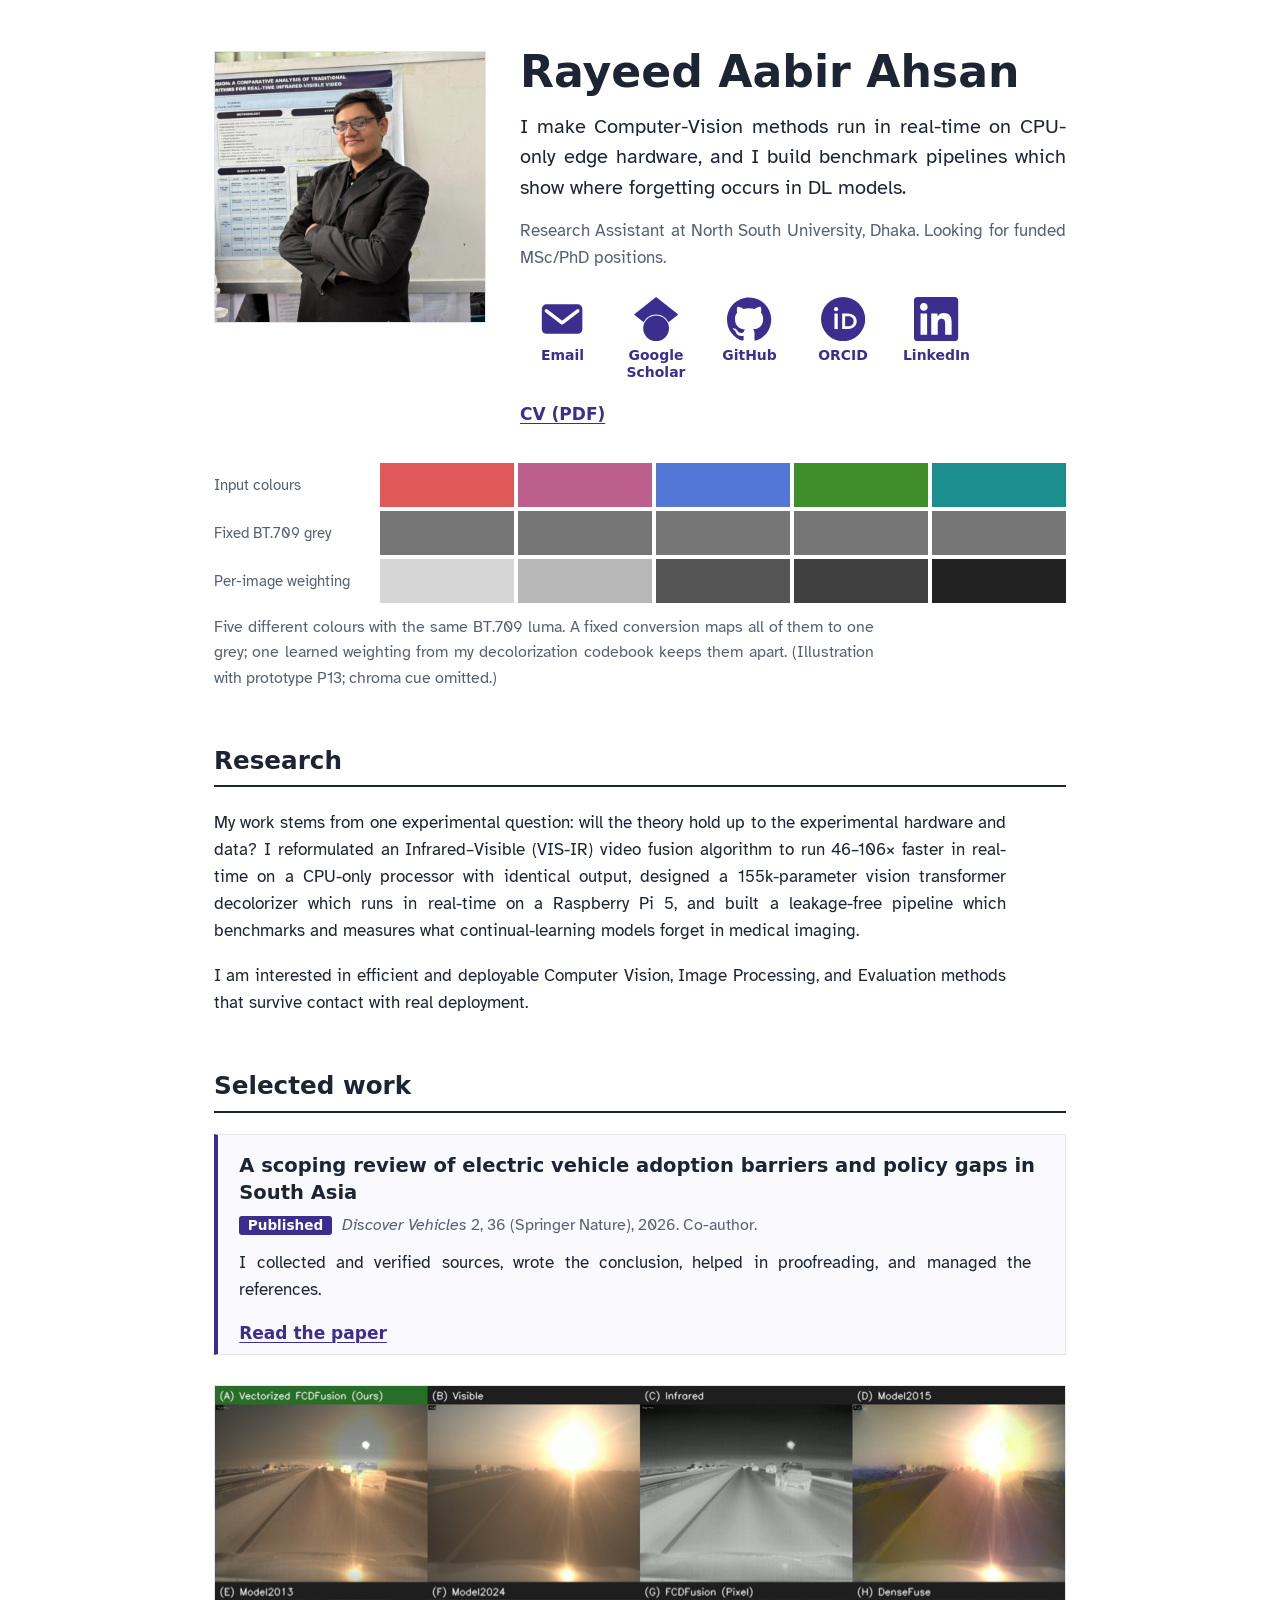
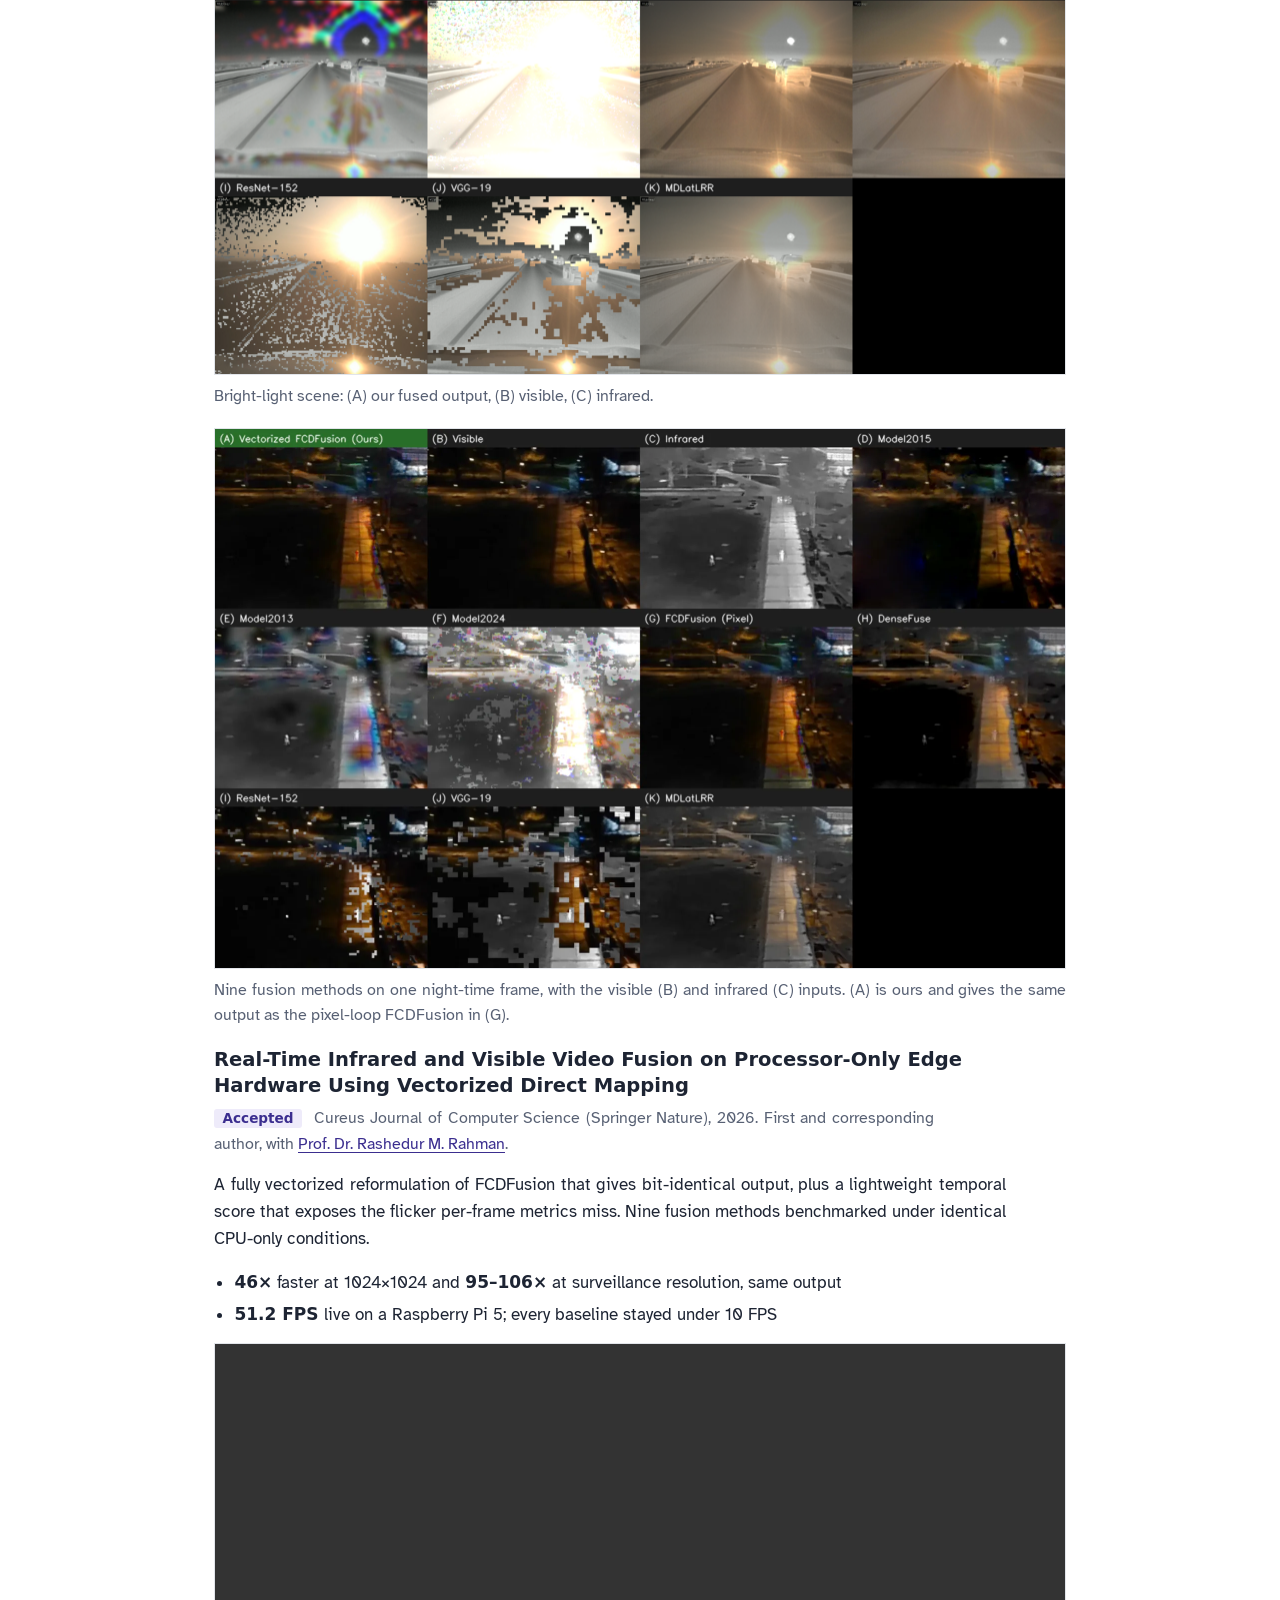
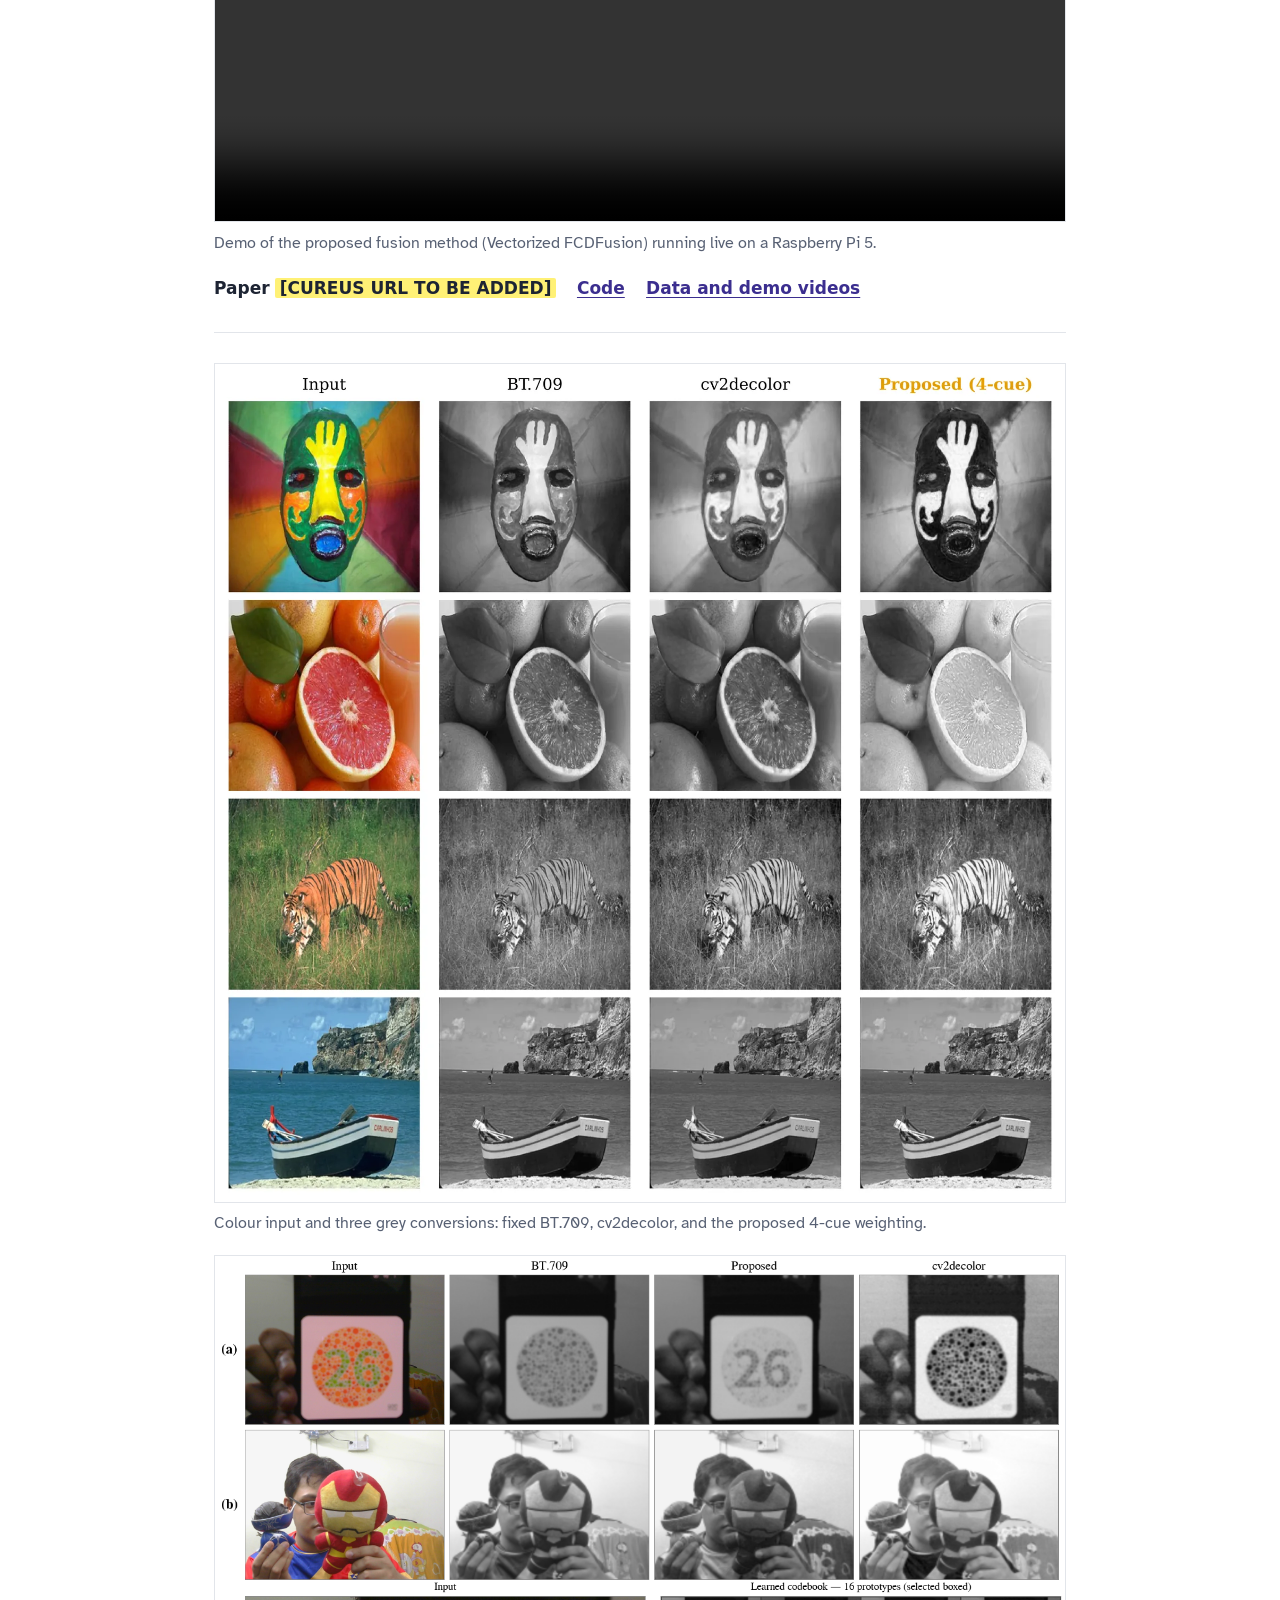
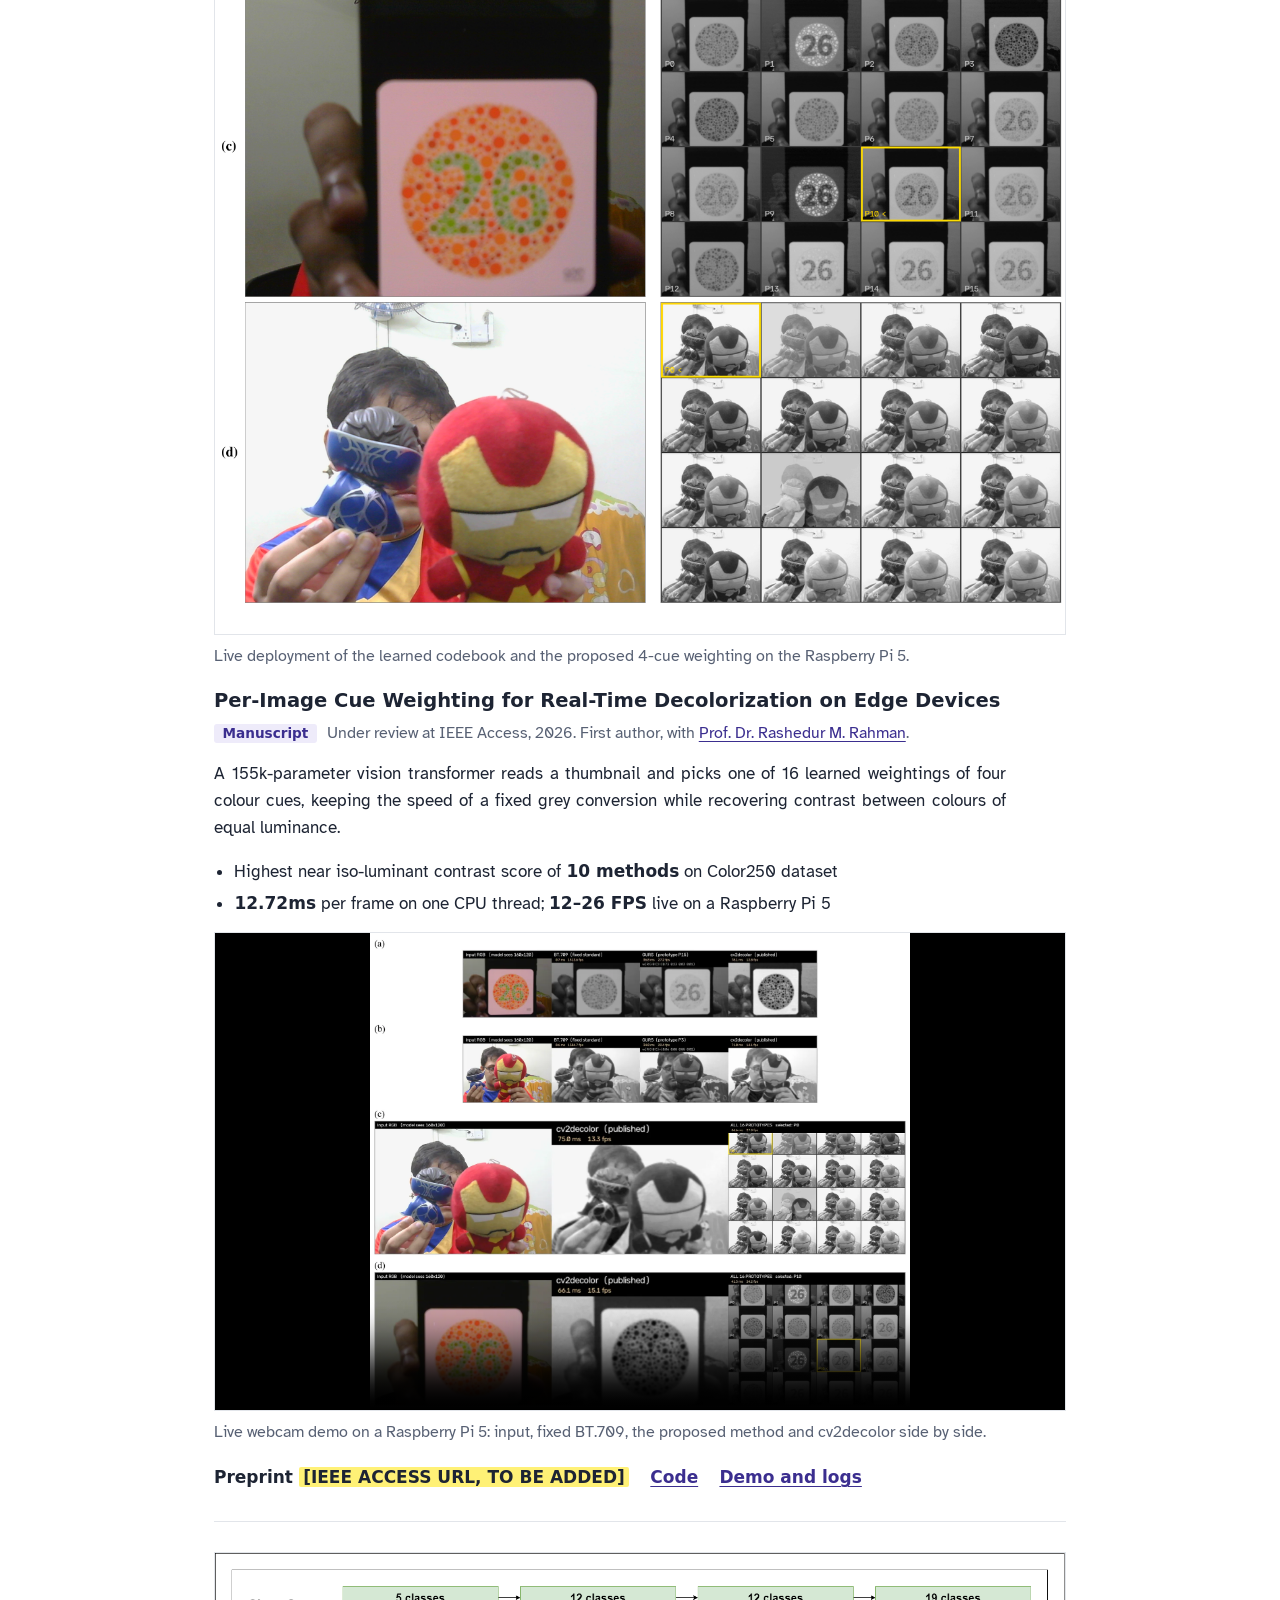
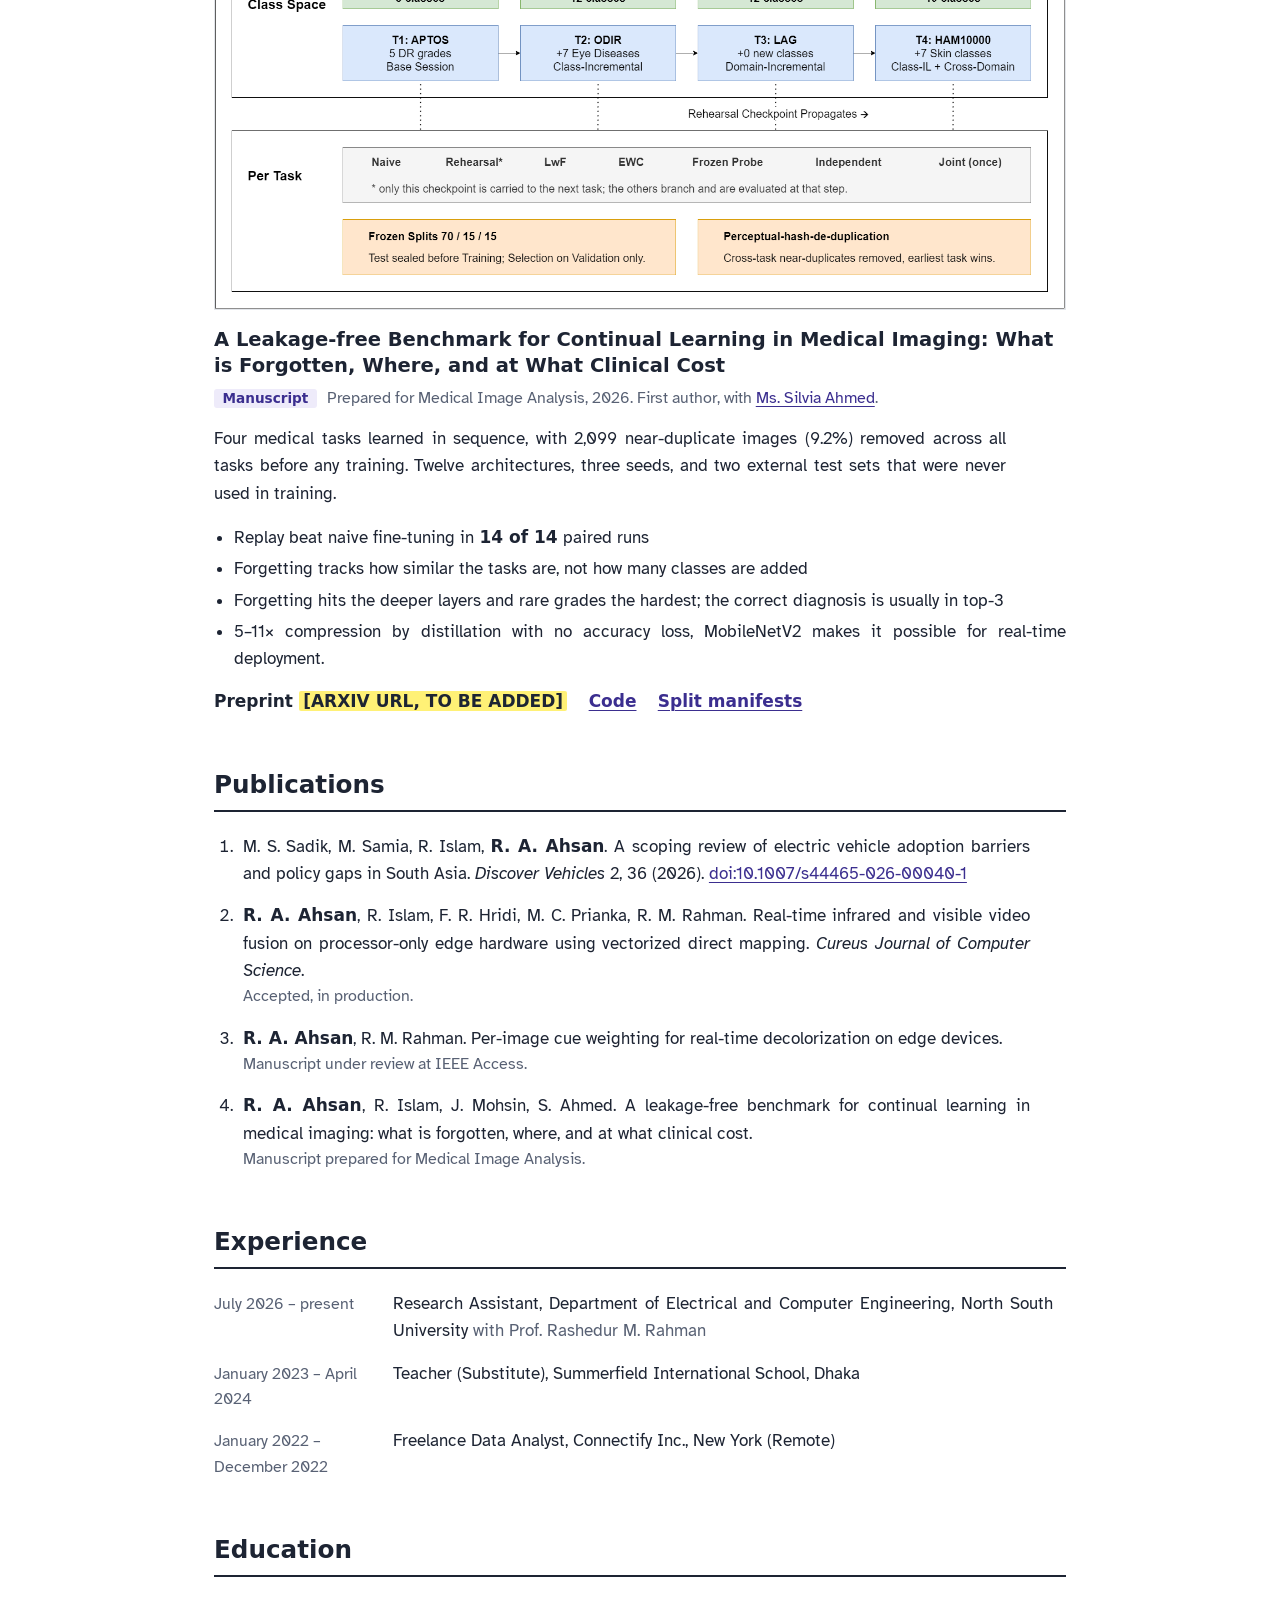
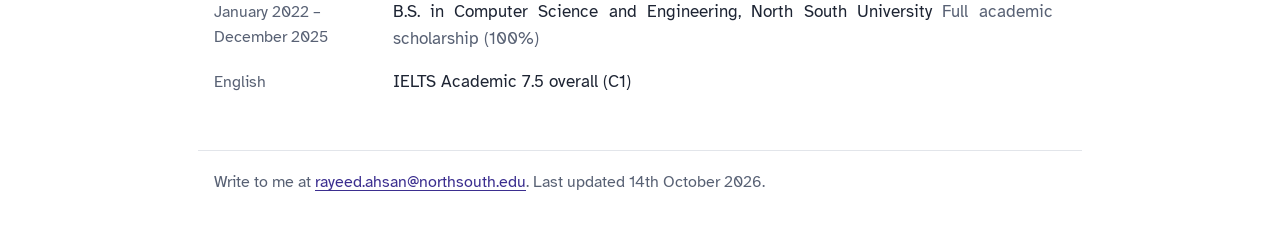
==== commit e986fb54: "update with pictures and video" ====
--- a/index.html
+++ b/index.html
@@ -92,7 +92,7 @@
 
   <section id="research" aria-labelledby="research-h">
     <h2 id="research-h">Research</h2>
-    <p>My work stems from an experimental question: will the theory hold up to the experimental hardware and data? I reformulated an Infrared–Visible (VIS-IR) video fusion algorithm to run 46–106× faster in real-time on a CPU-only processor with identical output, designed a 155k-parameter vision transformer decolorizer which runs in real-time on a Raspberry Pi 5, and built a leakage-free pipeline which benchmarks and measures what continual-learning models forget in medical imaging.</p>
+    <p>My work stems from one experimental question: will the theory hold up to the experimental hardware and data? I reformulated an Infrared–Visible (VIS-IR) video fusion algorithm to run 46–106× faster in real-time on a CPU-only processor with identical output, designed a 155k-parameter vision transformer decolorizer which runs in real-time on a Raspberry Pi 5, and built a leakage-free pipeline which benchmarks and measures what continual-learning models forget in medical imaging.</p>
     <p>I am interested in efficient and deployable Computer Vision, Image Processing, and Evaluation methods that survive contact with real deployment.</p>
   </section>
 
@@ -103,7 +103,7 @@
     <article class="project featured">
       <h3>A scoping review of electric vehicle adoption barriers and policy gaps in South Asia</h3>
       <p class="venue"><span class="chip chip-solid">Published</span> <em>Discover Vehicles</em> 2, 36 (Springer Nature), 2026. Co-author.</p>
-      <p>I collected and verified sources, wrote the conclusion and managed the references.</p>
+      <p>I collected and verified sources, wrote the conclusion, helped in proofreading, and managed the references.</p>
       <p class="project-links">
         <a href="https://doi.org/10.1007/s44465-026-00040-1">Read the paper</a>
       </p>
@@ -132,7 +132,7 @@
           <source src="video/fusion-demo.mp4" type="video/mp4">
           <img src="video/fusion-demo.gif" alt="Demo of real-time infrared and visible video fusion running on a Raspberry Pi 5.">
         </video>
-        <figcaption class="caption"><mark class="todo">[VIDEO SLOT: add video/fusion-demo.mp4, check this caption matches the clip, then remove this note]</mark> Demo of the fusion running live on a Raspberry Pi 5.</figcaption>
+        <figcaption class="caption">Demo of the proposed fusion method (Vectorized FCDFusion) running live on a Raspberry Pi 5.</figcaption>
       </figure>
       <p class="project-links">
         <!-- TODO: when the Cureus page is online, replace this with <a href="URL">Paper</a> -->
@@ -148,12 +148,16 @@
         <img src="img/decolor.webp" loading="lazy" alt="Four photographs (a painted mask, citrus fruit, a tiger in tall grass, a boat on a beach), each shown as the colour input and as three grey conversions: BT.709, cv2decolor, and the proposed 4-cue method. The proposed method gives the mask, the grapefruit and the tiger noticeably stronger contrast.">
         <figcaption class="caption">Colour input and three grey conversions: fixed BT.709, cv2decolor, and the proposed 4-cue weighting.</figcaption>
       </figure>
+      <figure class="fig">
+        <img src="img/decolor-pi-demo.webp" loading="lazy" alt="Four photographs (Rayeed holding an image of an Ishihara plate, Rayeed holding two toys, with both input images also showing the learned codebook of 16 prototypes), each shown as the colour input and as three grey conversions: BT.709, cv2decolor, and the proposed 4-cue method. The proposed method gives the input images more contrast.">
+        <figcaption class="caption">Live deployment of the learned codebook and the proposed 4-cue weighting on the Raspberry Pi 5.</figcaption>
+      </figure>
       <h3>Per-Image Cue Weighting for Real-Time Decolorization on Edge Devices</h3>
-      <p class="venue"><span class="chip">Manuscript</span> Prepared for IEEE Access, 2026. First author, with <a href="https://scholar.google.com/citations?user=L9S6rlUAAAAJ">Prof. Dr. Rashedur M. Rahman</a>.</p>
+      <p class="venue"><span class="chip">Manuscript</span> Under review at IEEE Access, 2026. First author, with <a href="https://scholar.google.com/citations?user=L9S6rlUAAAAJ">Prof. Dr. Rashedur M. Rahman</a>.</p>
       <p>A 155k-parameter vision transformer reads a thumbnail and picks one of 16 learned weightings of four colour cues, keeping the speed of a fixed grey conversion while recovering contrast between colours of equal luminance.</p>
       <ul class="facts">
-        <li>Highest contrast-preservation score of <strong>10 methods</strong> on Color250 dataset</li>
-        <li><strong>12.07ms</strong> per frame on one CPU thread; <strong>12–26 FPS</strong> live on a Raspberry Pi 5</li>
+        <li>Highest near iso-luminant contrast score of <strong>10 methods</strong> on Color250 dataset</li>
+        <li><strong>12.72ms</strong> per frame on one CPU thread; <strong>12–26 FPS</strong> live on a Raspberry Pi 5</li>
       </ul>
       <figure class="demo">
         <!-- Demo slot: add video/decolor-demo.mp4 (and optionally video/decolor-demo.gif), then delete the yellow note below.
@@ -162,11 +166,11 @@
           <source src="video/decolor-demo.mp4" type="video/mp4">
           <img src="video/decolor-demo.gif" alt="Live webcam demo on a Raspberry Pi 5: the input, fixed BT.709, the proposed method and cv2decolor side by side, with per-frame timings.">
         </video>
-        <figcaption class="caption"><mark class="todo">[VIDEO SLOT: add video/decolor-demo.mp4, check this caption matches the clip, then remove this note]</mark> Live webcam demo on a Raspberry Pi 5: input, fixed BT.709, the proposed method and cv2decolor side by side.</figcaption>
+        <figcaption class="caption">Live webcam demo on a Raspberry Pi 5: input, fixed BT.709, the proposed method and cv2decolor side by side.</figcaption>
       </figure>
       <p class="project-links">
         <!-- TODO: only if posted on arXiv, replace this with <a href="URL">Preprint</a>; otherwise delete the span -->
-        <span>Preprint <mark class="todo">[ARXIV URL, TO BE ADDED]</mark></span>
+        <span>Preprint <mark class="todo">[IEEE ACCESS URL, TO BE ADDED]</mark></span>
         <a href="https://github.com/rayeedaabir/decolorization">Code</a>
         <a href="https://doi.org/10.5281/zenodo.22758732">Demo and logs</a>
       </p>
@@ -177,11 +181,12 @@
       <img src="img/continual.webp" loading="lazy" alt="Pipeline diagram: four medical-imaging tasks learned in sequence (APTOS with 5 classes, ODIR with 12, LAG with 12, HAM10000 with 19), with rehearsal checkpoints carried between tasks and a leakage-free split and de-duplication step applied before training.">
       <h3>A Leakage-free Benchmark for Continual Learning in Medical Imaging: What is Forgotten, Where, and at What Clinical Cost</h3>
       <p class="venue"><span class="chip">Manuscript</span> Prepared for Medical Image Analysis, 2026. First author, with <a href="https://scholar.google.com/citations?user=T5jK--YAAAAJ">Ms. Silvia Ahmed</a>.</p>
-      <p>Four medical tasks learned in sequence, with near-duplicate images removed across all tasks before any training. Twelve architectures, three seeds, and two external test sets that were never used in training.</p>
+      <p>Four medical tasks learned in sequence, with 2,099 near-duplicate images (9.2%) removed across all tasks before any training. Twelve architectures, three seeds, and two external test sets that were never used in training.</p>
       <ul class="facts">
         <li>Replay beat naive fine-tuning in <strong>14 of 14</strong> paired runs</li>
         <li>Forgetting tracks how similar the tasks are, not how many classes are added</li>
         <li>Forgetting hits the deeper layers and rare grades the hardest; the correct diagnosis is usually in top-3</li>
+        <li>5–11× compression by distillation with no accuracy loss, MobileNetV2 makes it possible for real-time deployment.</li>
       </ul>
       <p class="project-links">
         <span>Preprint <mark class="todo">[ARXIV URL, TO BE ADDED]</mark></span>
@@ -196,7 +201,7 @@
     <ol class="pubs">
       <li>M. S. Sadik, M. Samia, R. Islam, <strong>R. A. Ahsan</strong>. A scoping review of electric vehicle adoption barriers and policy gaps in South Asia. <em>Discover Vehicles</em> 2, 36 (2026). <a href="https://doi.org/10.1007/s44465-026-00040-1">doi:10.1007/s44465-026-00040-1</a></li>
       <li><strong>R. A. Ahsan</strong>, R. Islam, F. R. Hridi, M. C. Prianka, R. M. Rahman. Real-time infrared and visible video fusion on processor-only edge hardware using vectorized direct mapping. <em>Cureus Journal of Computer Science</em>. <span class="small">Accepted, in production.</span></li>
-      <li><strong>R. A. Ahsan</strong>, R. M. Rahman. Per-image cue weighting for real-time decolorization on edge devices. <span class="small">Manuscript prepared for IEEE Access.</span></li>
+      <li><strong>R. A. Ahsan</strong>, R. M. Rahman. Per-image cue weighting for real-time decolorization on edge devices. <span class="small">Manuscript under review at IEEE Access.</span></li>
       <li><strong>R. A. Ahsan</strong>, R. Islam, J. Mohsin, S. Ahmed. A leakage-free benchmark for continual learning in medical imaging: what is forgotten, where, and at what clinical cost. <span class="small">Manuscript prepared for Medical Image Analysis.</span></li>
     </ol>
   </section>
@@ -213,7 +218,7 @@
         <dd>Teacher (Substitute), Summerfield International School, Dhaka</dd>
       </div>
       <div class="row">
-        <dt>2022</dt>
+        <dt>January 2022 – December 2022</dt>
         <dd>Freelance Data Analyst, Connectify Inc., New York (Remote)</dd>
       </div>
     </dl>
@@ -223,7 +228,7 @@
     <h2 id="edu-h">Education</h2>
     <dl class="rows">
       <div class="row">
-        <dt>2022 – 2025</dt>
+        <dt>January 2022 – December 2025</dt>
         <dd>B.S. in Computer Science and Engineering, North South University <span class="muted">Full academic scholarship (100%)</span></dd>
       </div>
       <div class="row">
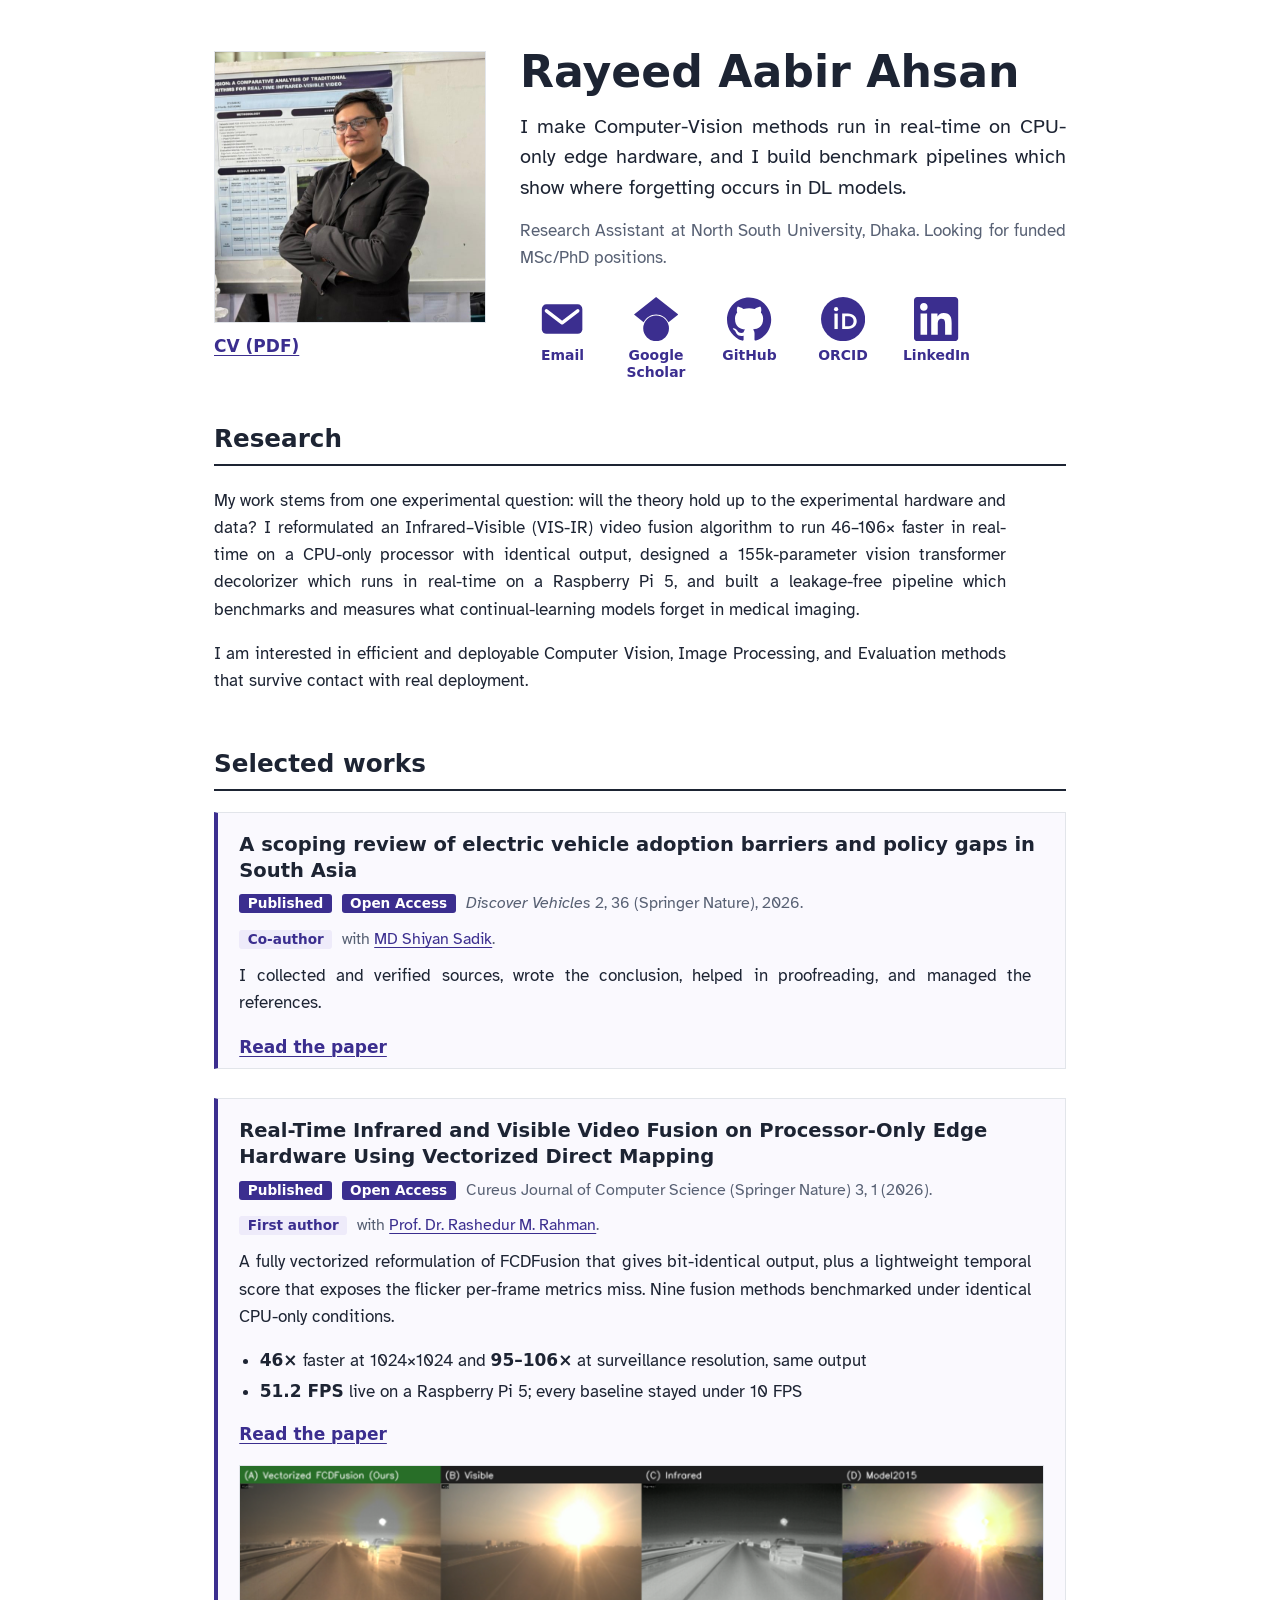
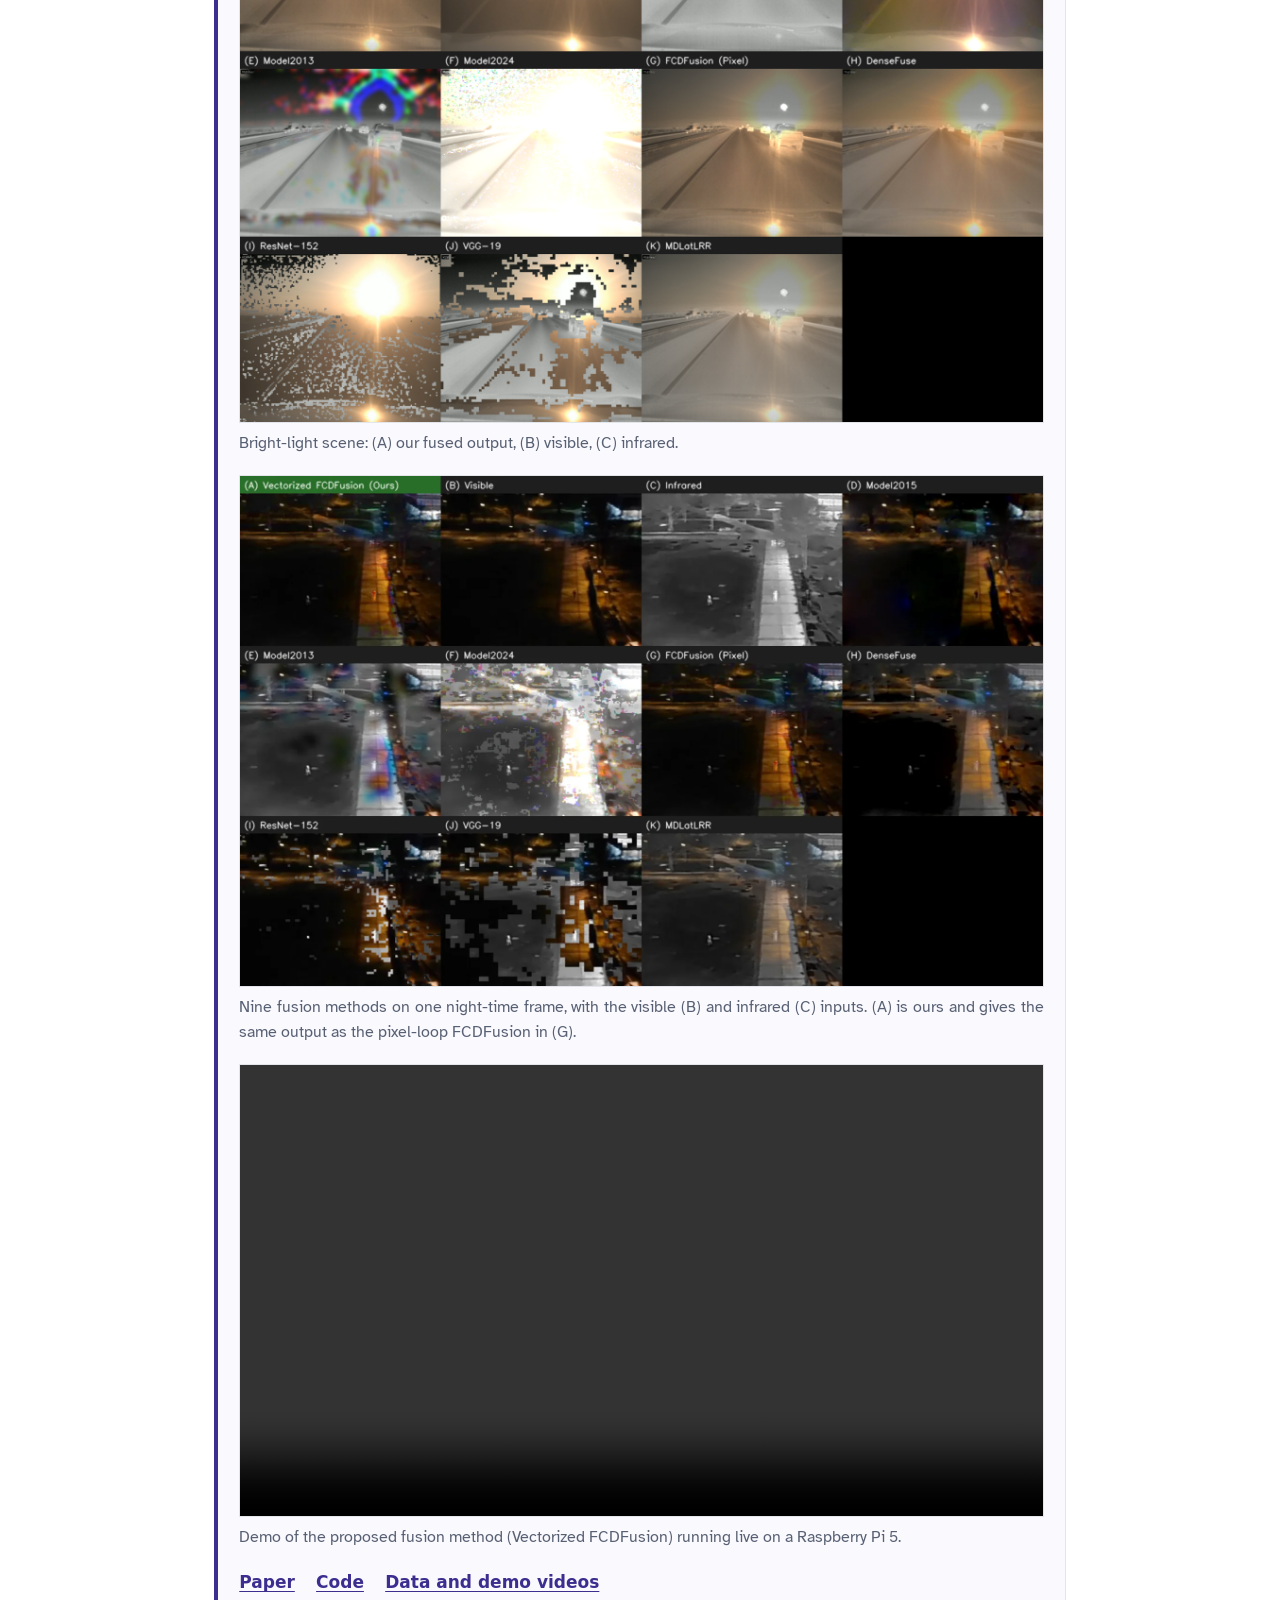
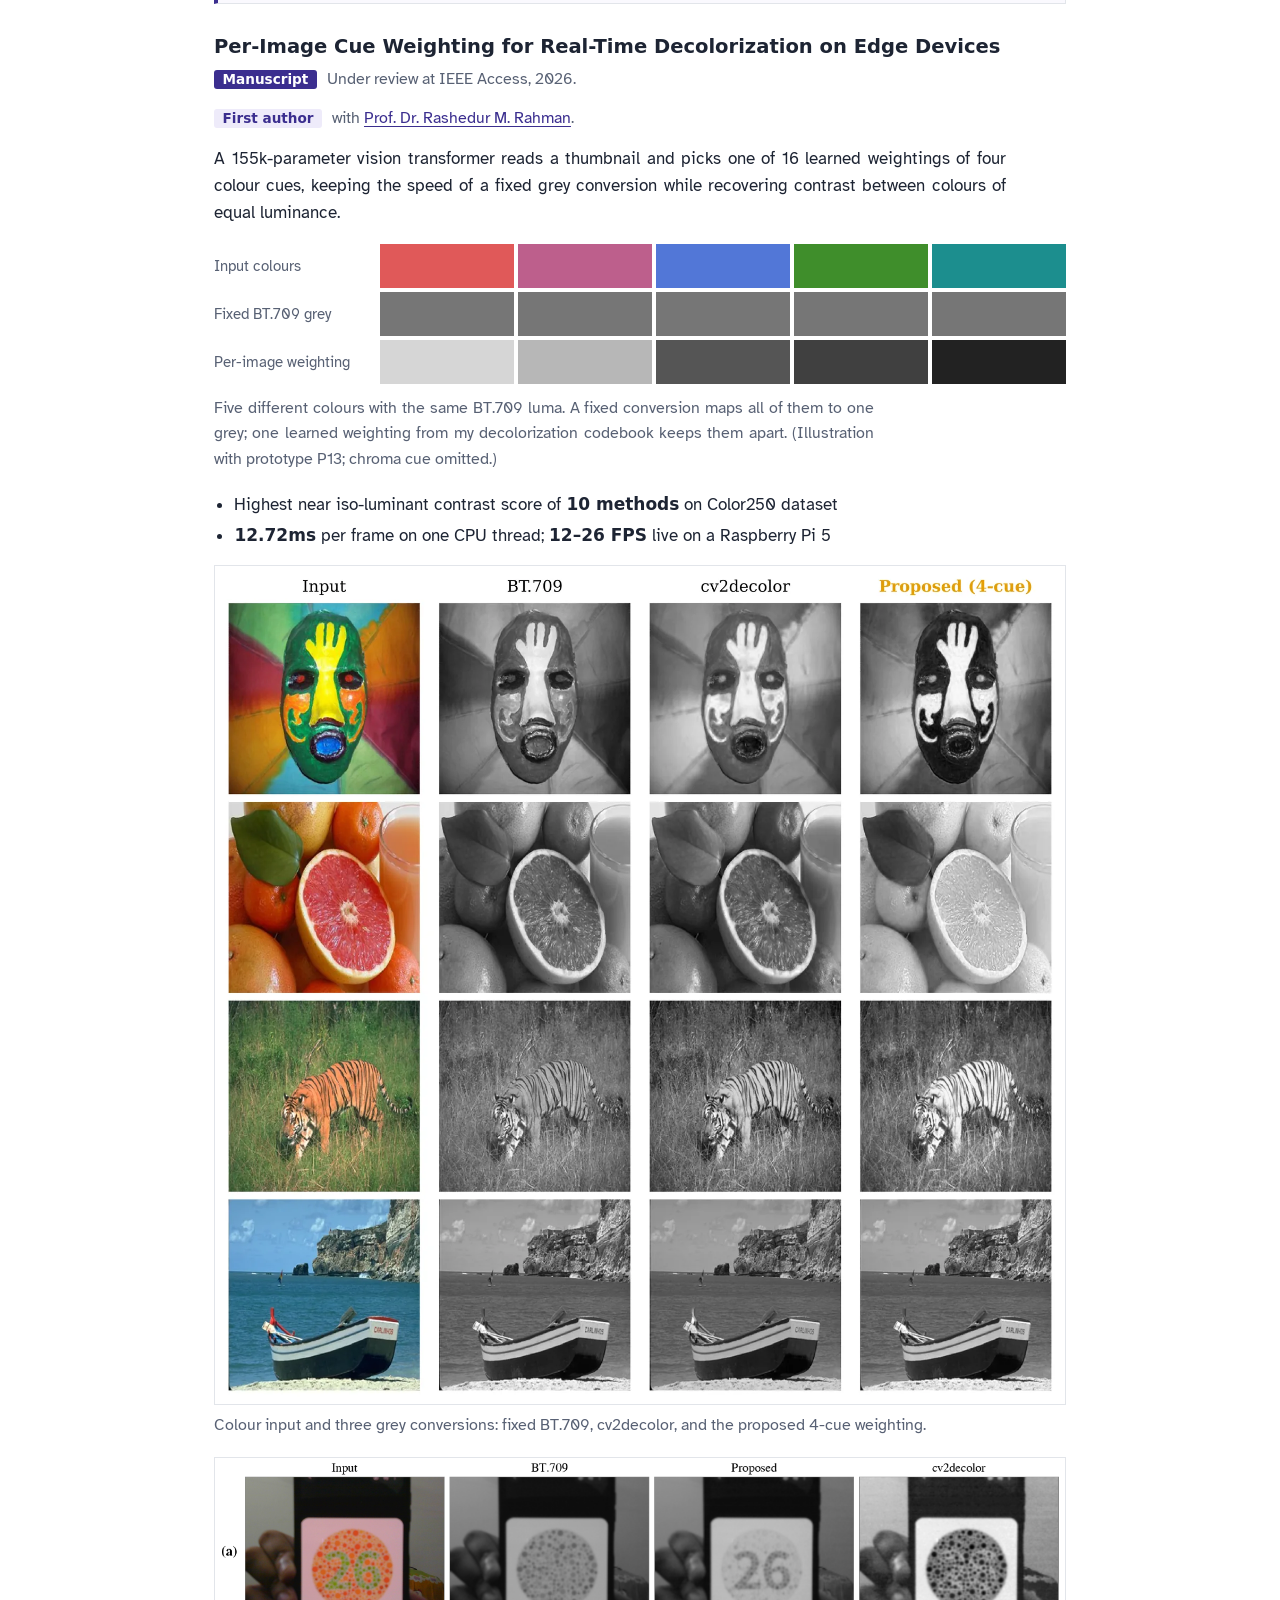
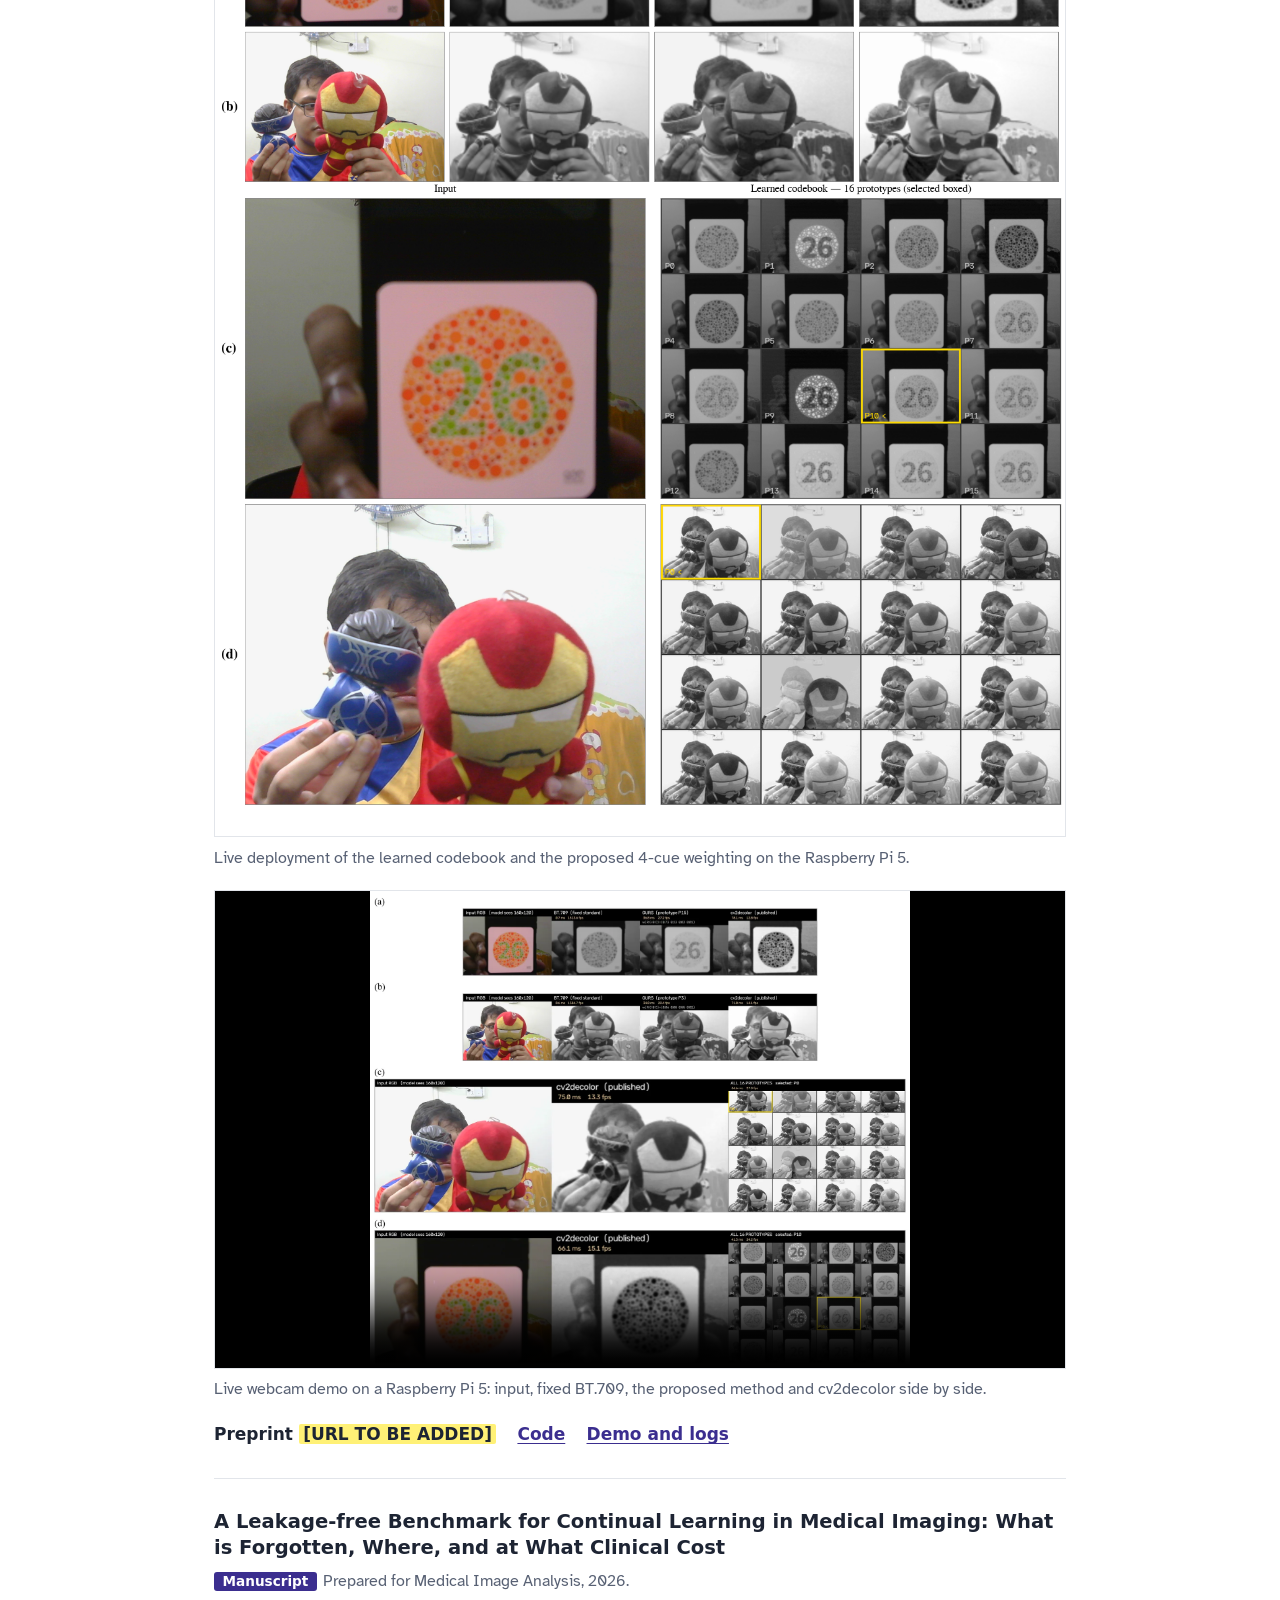
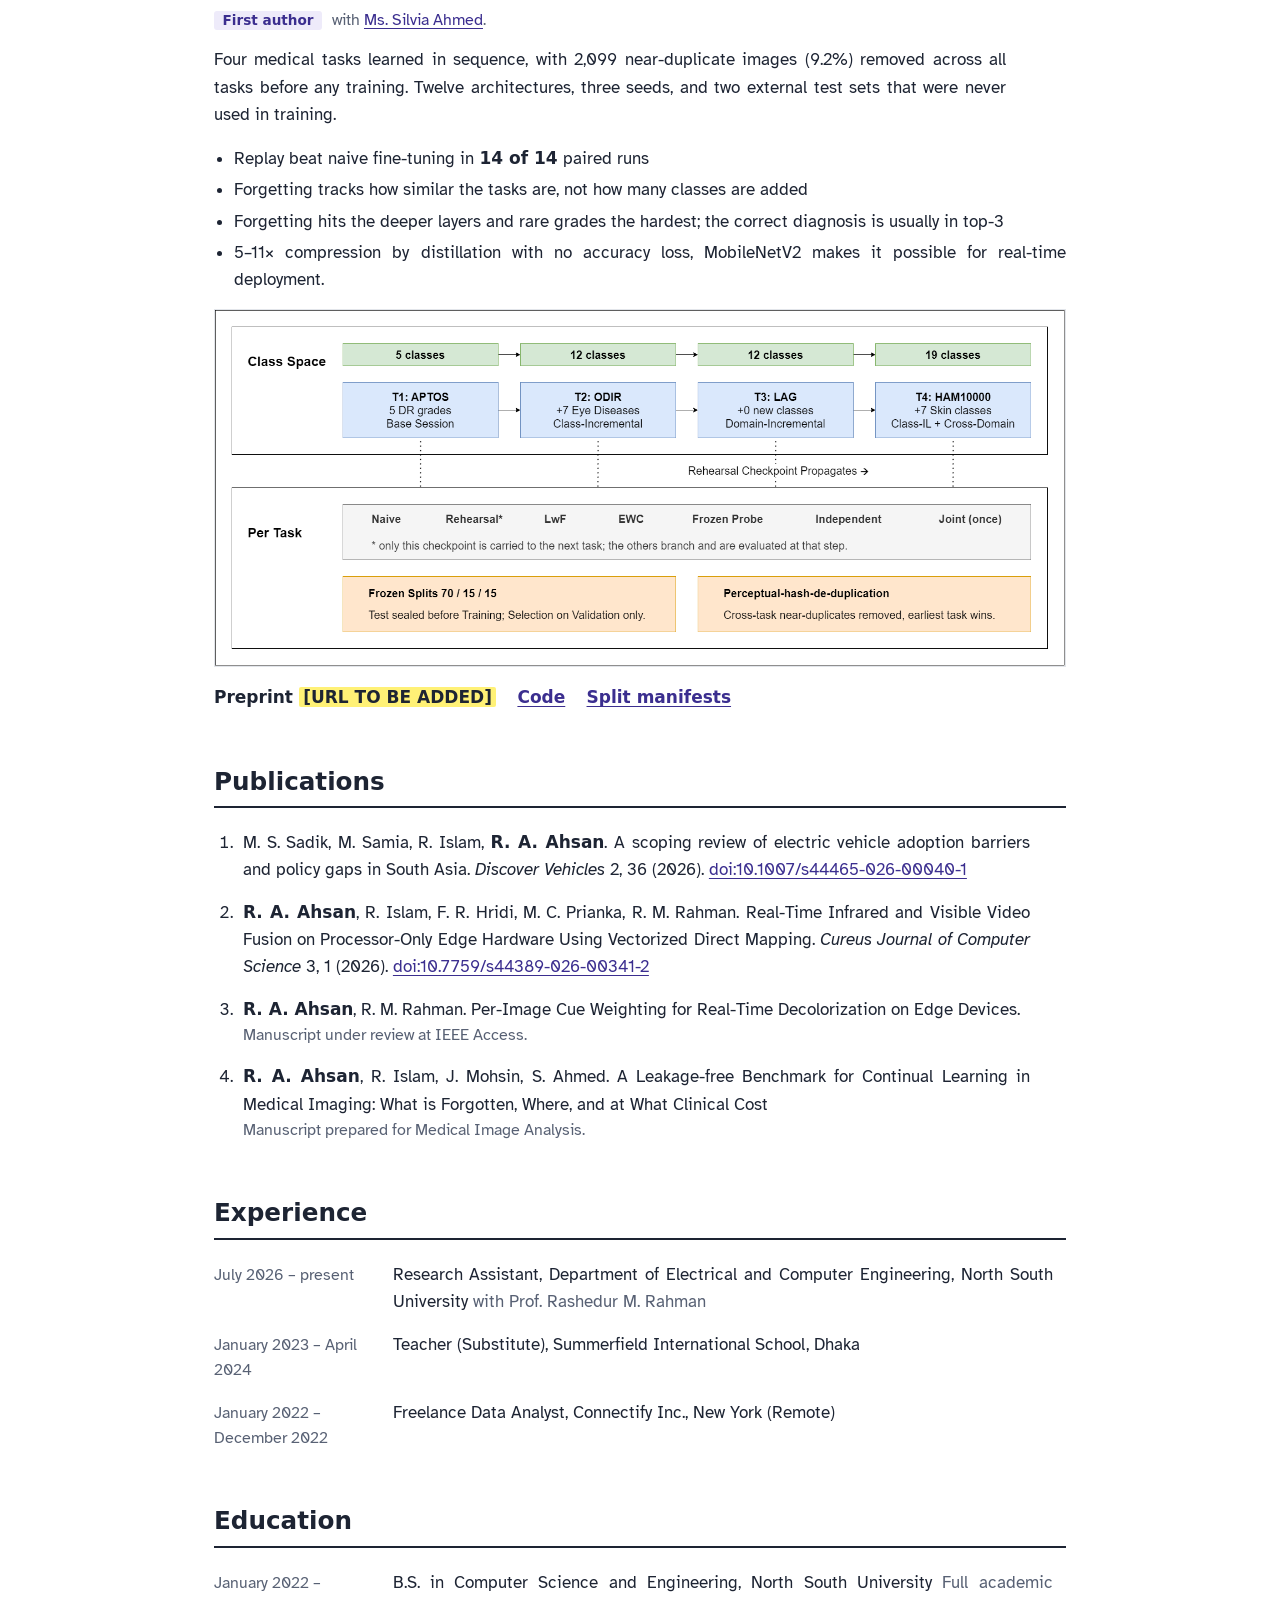
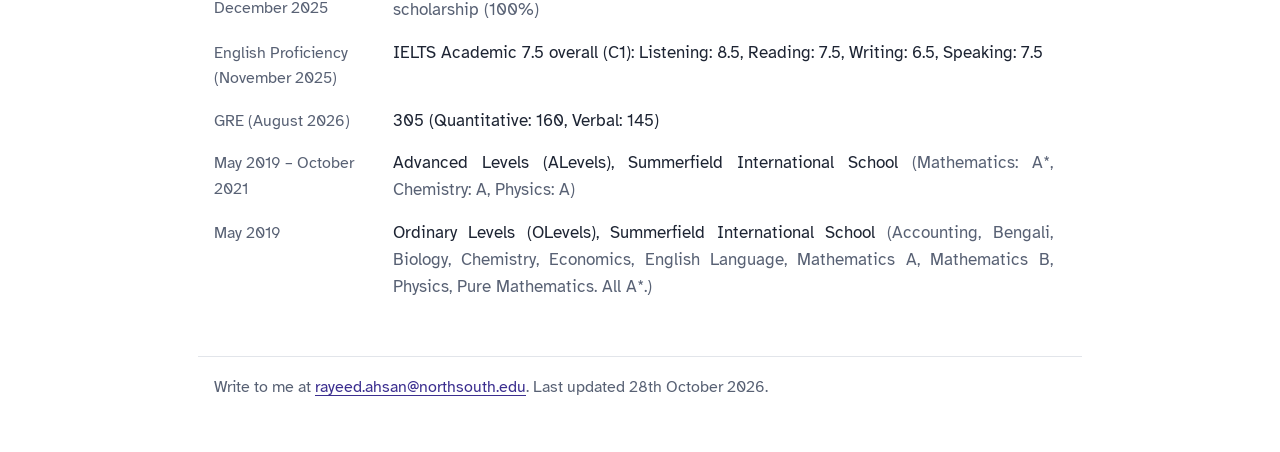
==== commit 2fe85749: "minor updates extensive rewrites and changes to ensure things are where they're supposed to be. just" ====
--- a/index.html
+++ b/index.html
@@ -30,7 +30,8 @@
       "https://github.com/rayeedaabir",
       "https://scholar.google.com/citations?user=gg30_ssAAAAJ",
       "https://orcid.org/0009-0004-3962-0116",
-      "https://www.linkedin.com/in/rayeedaabir/"
+      "https://www.linkedin.com/in/rayeedaabir/", 
+      "https://www.researchgate.net/profile/Rayeed-Aabir-Ahsan"
     ]
   }
   </script>
@@ -41,7 +42,10 @@
 
   <header class="hero">
     <!-- TODO: add img/portrait.webp (720x720). Until then this yellow box shows. -->
-    <img class="portrait" src="img/portrait.webp" width="720" height="720" alt="Portrait of Rayeed Aabir Ahsan">
+    <div class="hero-photo">
+      <img class="portrait" src="img/portrait.webp" width="720" height="720" alt="Portrait of Rayeed Aabir Ahsan">
+      <p class="cv"><a href="cv.pdf">CV (PDF)</a></p>
+    </div>
     <div class="hero-text">
       <h1>Rayeed Aabir Ahsan</h1>
       <p class="lede">I make Computer-Vision methods run in real-time on CPU-only edge hardware, and I build benchmark pipelines which show where forgetting occurs in DL models.</p>
@@ -54,41 +58,9 @@
           <li><a href="https://orcid.org/0009-0004-3962-0116"><svg viewBox="0 0 24 24" aria-hidden="true" focusable="false"><circle cx="12" cy="12" r="12" fill="currentColor"/><g fill="var(--paper)"><circle cx="8.2" cy="6.6" r="1.15"/><rect x="7.3" y="9" width="1.8" height="8.4"/><path fill-rule="evenodd" d="M11.5 9h3.1c3.2 0 4.8 2.1 4.8 4.2s-1.6 4.2-4.8 4.2h-3.1zM13.1 10.5v5.4h1.4c2.1 0 3.2-1 3.2-2.7s-1.1-2.7-3.2-2.7z"/></g></svg><span>ORCID</span></a></li>
           <li><a href="https://www.linkedin.com/in/rayeedaabir/"><svg viewBox="0 0 24 24" aria-hidden="true" focusable="false"><path fill="currentColor" d="M20.447 20.452h-3.554v-5.569c0-1.328-.027-3.037-1.852-3.037-1.853 0-2.136 1.445-2.136 2.939v5.667H9.351V9h3.414v1.561h.046c.477-.9 1.637-1.85 3.37-1.85 3.601 0 4.267 2.37 4.267 5.455v6.286zM5.337 7.433c-1.144 0-2.063-.926-2.063-2.065 0-1.138.92-2.063 2.063-2.063 1.14 0 2.064.925 2.064 2.063 0 1.139-.925 2.065-2.064 2.065zm1.782 13.019H3.555V9h3.564v11.452zM22.225 0H1.771C.792 0 0 .774 0 1.729v20.542C0 23.227.792 24 1.771 24h20.451C23.2 24 24 23.227 24 22.271V1.729C24 .774 23.2 0 22.222 0h.003z"/></svg><span>LinkedIn</span></a></li>
         </ul>
-        <p class="cv"><a href="cv.pdf">CV (PDF)</a></p>
       </nav>
     </div>
   </header>
-
-  <!-- Signature graphic: pure HTML/CSS, no image file -->
-  <figure class="swatches">
-    <div class="swatch-grid" role="img" aria-label="Five different colours (red, pink, blue, green, teal) that a fixed BT.709 conversion turns into the same mid-grey, shown above the five distinct greys that one learned per-image weighting produces.">
-      <div class="swatch-row">
-        <div class="swatch-label">Input colours</div>
-        <div class="swatch" style="background:#E05959"></div>
-        <div class="swatch" style="background:#BD5F8C"></div>
-        <div class="swatch" style="background:#5277D7"></div>
-        <div class="swatch" style="background:#3F8E2B"></div>
-        <div class="swatch" style="background:#1C8E8E"></div>
-      </div>
-      <div class="swatch-row">
-        <div class="swatch-label">Fixed BT.709 grey</div>
-        <div class="swatch" style="background:#767676"></div>
-        <div class="swatch" style="background:#767676"></div>
-        <div class="swatch" style="background:#767676"></div>
-        <div class="swatch" style="background:#767676"></div>
-        <div class="swatch" style="background:#767676"></div>
-      </div>
-      <div class="swatch-row">
-        <div class="swatch-label">Per-image weighting</div>
-        <div class="swatch" style="background:#D6D6D6"></div>
-        <div class="swatch" style="background:#B7B7B7"></div>
-        <div class="swatch" style="background:#555555"></div>
-        <div class="swatch" style="background:#404040"></div>
-        <div class="swatch" style="background:#222222"></div>
-      </div>
-    </div>
-    <figcaption class="caption">Five different colours with the same BT.709 luma. A fixed conversion maps all of them to one grey; one learned weighting from my decolorization codebook keeps them apart. (Illustration with prototype P13; chroma cue omitted.)</figcaption>
-  </figure>
 
   <section id="research" aria-labelledby="research-h">
     <h2 id="research-h">Research</h2>
@@ -97,12 +69,13 @@
   </section>
 
   <section id="work" aria-labelledby="work-h">
-    <h2 id="work-h">Selected work</h2>
+    <h2 id="work-h">Selected works</h2>
 
     <!-- Published paper, featured -->
     <article class="project featured">
       <h3>A scoping review of electric vehicle adoption barriers and policy gaps in South Asia</h3>
-      <p class="venue"><span class="chip chip-solid">Published</span> <em>Discover Vehicles</em> 2, 36 (Springer Nature), 2026. Co-author.</p>
+      <p class="venue"><span class="chip chip-solid">Published</span> <span class="chip chip-solid">Open Access</span> <em>Discover Vehicles</em> 2, 36 (Springer Nature), 2026.</p>
+      <p class="venue"><span class="chip">Co-author</span> with <a href="https://scholar.google.com/citations?user=HNwfJKUAAAAJ">MD Shiyan Sadik</a>.</p>
       <p>I collected and verified sources, wrote the conclusion, helped in proofreading, and managed the references.</p>
       <p class="project-links">
         <a href="https://doi.org/10.1007/s44465-026-00040-1">Read the paper</a>
@@ -110,22 +83,27 @@
     </article>
 
     <!-- Project 1 -->
-    <article class="project">
-      <figure class="fig">
-        <img src="img/fusion.webp" loading="lazy" alt="Three panels of a night-time road scene with a bright headlight glare: (A) the fused output from vectorized FCDFusion, (B) the visible camera image washed out by glare, and (C) the infrared image.">
-        <figcaption class="caption">Bright-light scene: (A) our fused output, (B) visible, (C) infrared.</figcaption>
-      </figure>
-      <figure class="fig">
-        <img src="img/fusion-qualitative.webp" loading="lazy" alt="Eleven panels of the same night-time park scene with a lit path and a small figure: (A) vectorized FCDFusion (ours), (B) visible, (C) infrared, and fusion results from (D) Model2015, (E) Model2013, (F) Model2024, (G) FCDFusion (pixel), (H) DenseFuse, (I) ResNet-152, (J) VGG-19 and (K) MDLatLRR. Several baselines show blocky or washed-out artefacts; ours keeps the colour of the path and the person.">
-        <figcaption class="caption">Nine fusion methods on one night-time frame, with the visible (B) and infrared (C) inputs. (A) is ours and gives the same output as the pixel-loop FCDFusion in (G).</figcaption>
-      </figure>
+    <article class="project featured">
       <h3>Real-Time Infrared and Visible Video Fusion on Processor-Only Edge Hardware Using Vectorized Direct Mapping</h3>
-      <p class="venue"><span class="chip">Accepted</span> Cureus Journal of Computer Science (Springer Nature), 2026. First and corresponding author, with <a href="https://scholar.google.com/citations?user=L9S6rlUAAAAJ">Prof. Dr. Rashedur M. Rahman</a>.</p>
+      <p class="venue"><span class="chip chip-solid">Published</span> <span class="chip chip-solid">Open Access</span> Cureus Journal of Computer Science (Springer Nature) 3, 1 (2026).</p>
+      <p class="venue"><span class="chip">First author</span> with <a href="https://scholar.google.com/citations?user=L9S6rlUAAAAJ">Prof. Dr. Rashedur M. Rahman</a>.</p>
       <p>A fully vectorized reformulation of FCDFusion that gives bit-identical output, plus a lightweight temporal score that exposes the flicker per-frame metrics miss. Nine fusion methods benchmarked under identical CPU-only conditions.</p>
       <ul class="facts">
         <li><strong>46×</strong> faster at 1024×1024 and <strong>95–106×</strong> at surveillance resolution, same output</li>
         <li><strong>51.2 FPS</strong> live on a Raspberry Pi 5; every baseline stayed under 10 FPS</li>
       </ul>
+      <p class="project-links">
+        <a href="https://doi.org/10.7759/s44389-026-00341-2">Read the paper</a>
+      </p>
+      <p></p>
+      <figure class="fig">
+        <img src="img/fusion.webp" loading="lazy" alt="Three panels of a night-time road scene with a bright headlight glare: (A) the fused output from vectorized FCDFusion, (B) the visible camera image washed out by glare, and (C) the infrared image.">
+        <figcaption class="caption">Bright-light scene: (A) our fused output, (B) visible, (C) infrared.</figcaption>
+      </figure>
+      <figure class="fig">
+        <img src="img/fusion-qualitative.webp" loading="lazy" alt="Eleven panels of the same night-time park scene with a lit path and a small figure: (A) vectorized FCDFusion (ours), (B) visible, (C) infrared, and fusion results from (D) Model2015, (E) Model2013, (F) Model2024, (G) FCDFusion (pixel), (H) DenseFuse, (I) ResNet-152, (J) VGG-19 and (K) MDLatLRR. Several baselines show blocky or washed-out artefacts; ours keeps the colour of the path and the person.">
+        <figcaption class="caption">Nine fusion methods on one night-time frame, with the visible (B) and infrared (C) inputs. (A) is ours and gives the same output as the pixel-loop FCDFusion in (G).</figcaption>
+      </figure>
       <figure class="demo">
         <!-- Demo slot: add video/fusion-demo.mp4 (and optionally video/fusion-demo.gif), then delete the yellow note below. -->
         <video controls preload="metadata" playsinline>
@@ -135,8 +113,7 @@
         <figcaption class="caption">Demo of the proposed fusion method (Vectorized FCDFusion) running live on a Raspberry Pi 5.</figcaption>
       </figure>
       <p class="project-links">
-        <!-- TODO: when the Cureus page is online, replace this with <a href="URL">Paper</a> -->
-        <span>Paper <mark class="todo">[CUREUS URL TO BE ADDED]</mark></span>
+        <a href="https://doi.org/10.7759/s44389-026-00341-2">Paper</a>
         <a href="https://github.com/rayeedaabir/AIRC-Fusion">Code</a>
         <a href="https://doi.org/10.5281/zenodo.20793800">Data and demo videos</a>
       </p>
@@ -144,21 +121,52 @@
 
     <!-- Project 2 -->
     <article class="project">
-      <figure class="fig">
-        <img src="img/decolor.webp" loading="lazy" alt="Four photographs (a painted mask, citrus fruit, a tiger in tall grass, a boat on a beach), each shown as the colour input and as three grey conversions: BT.709, cv2decolor, and the proposed 4-cue method. The proposed method gives the mask, the grapefruit and the tiger noticeably stronger contrast.">
-        <figcaption class="caption">Colour input and three grey conversions: fixed BT.709, cv2decolor, and the proposed 4-cue weighting.</figcaption>
-      </figure>
-      <figure class="fig">
-        <img src="img/decolor-pi-demo.webp" loading="lazy" alt="Four photographs (Rayeed holding an image of an Ishihara plate, Rayeed holding two toys, with both input images also showing the learned codebook of 16 prototypes), each shown as the colour input and as three grey conversions: BT.709, cv2decolor, and the proposed 4-cue method. The proposed method gives the input images more contrast.">
-        <figcaption class="caption">Live deployment of the learned codebook and the proposed 4-cue weighting on the Raspberry Pi 5.</figcaption>
-      </figure>
       <h3>Per-Image Cue Weighting for Real-Time Decolorization on Edge Devices</h3>
-      <p class="venue"><span class="chip">Manuscript</span> Under review at IEEE Access, 2026. First author, with <a href="https://scholar.google.com/citations?user=L9S6rlUAAAAJ">Prof. Dr. Rashedur M. Rahman</a>.</p>
+      <p class="venue"><span class="chip chip-solid">Manuscript</span> Under review at IEEE Access, 2026.</p>
+      <p class="venue"><span class="chip">First author</span> with <a href="https://scholar.google.com/citations?user=L9S6rlUAAAAJ">Prof. Dr. Rashedur M. Rahman</a>.</p>
       <p>A 155k-parameter vision transformer reads a thumbnail and picks one of 16 learned weightings of four colour cues, keeping the speed of a fixed grey conversion while recovering contrast between colours of equal luminance.</p>
+      <!-- The idea in one picture: pure HTML/CSS, no image file -->
+      <figure class="swatches">
+        <div class="swatch-grid" role="img" aria-label="Five different colours (red, pink, blue, green, teal) that a fixed BT.709 conversion turns into the same mid-grey, shown above the five distinct greys that one learned per-image weighting produces.">
+          <div class="swatch-row">
+            <div class="swatch-label">Input colours</div>
+            <div class="swatch" style="background:#E05959"></div>
+            <div class="swatch" style="background:#BD5F8C"></div>
+            <div class="swatch" style="background:#5277D7"></div>
+            <div class="swatch" style="background:#3F8E2B"></div>
+            <div class="swatch" style="background:#1C8E8E"></div>
+          </div>
+          <div class="swatch-row">
+            <div class="swatch-label">Fixed BT.709 grey</div>
+            <div class="swatch" style="background:#767676"></div>
+            <div class="swatch" style="background:#767676"></div>
+            <div class="swatch" style="background:#767676"></div>
+            <div class="swatch" style="background:#767676"></div>
+            <div class="swatch" style="background:#767676"></div>
+          </div>
+          <div class="swatch-row">
+            <div class="swatch-label">Per-image weighting</div>
+            <div class="swatch" style="background:#D6D6D6"></div>
+            <div class="swatch" style="background:#B7B7B7"></div>
+            <div class="swatch" style="background:#555555"></div>
+            <div class="swatch" style="background:#404040"></div>
+            <div class="swatch" style="background:#222222"></div>
+          </div>
+        </div>
+        <figcaption class="caption">Five different colours with the same BT.709 luma. A fixed conversion maps all of them to one grey; one learned weighting from my decolorization codebook keeps them apart. (Illustration with prototype P13; chroma cue omitted.)</figcaption>
+      </figure>
       <ul class="facts">
         <li>Highest near iso-luminant contrast score of <strong>10 methods</strong> on Color250 dataset</li>
         <li><strong>12.72ms</strong> per frame on one CPU thread; <strong>12–26 FPS</strong> live on a Raspberry Pi 5</li>
       </ul>
+      <figure class="fig">
+        <img src="img/decolor.webp" loading="lazy" alt="Four photographs (a painted mask, citrus fruit, a tiger in tall grass, a boat on a beach), each shown as the colour input and as three grey conversions: BT.709, cv2decolor, and the proposed 4-cue method. The proposed method gives the mask, the grapefruit and the tiger noticeably stronger contrast.">
+        <figcaption class="caption">Colour input and three grey conversions: fixed BT.709, cv2decolor, and the proposed 4-cue weighting.</figcaption>
+      </figure>
+      <figure class="fig">
+        <img src="img/decolor-pi-demo.webp" loading="lazy" alt="Four photographs (Rayeed holding an image of an Ishihara plate, Rayeed holding two toys, with both input images also showing the learned codebook of 16 prototypes), each shown as the colour input and as three grey conversions: BT.709, cv2decolor, and the proposed 4-cue method. The proposed method gives the input images more contrast.">
+        <figcaption class="caption">Live deployment of the learned codebook and the proposed 4-cue weighting on the Raspberry Pi 5.</figcaption>
+      </figure>
       <figure class="demo">
         <!-- Demo slot: add video/decolor-demo.mp4 (and optionally video/decolor-demo.gif), then delete the yellow note below.
              The still image shown before play is img/decolor-demo.webp. -->
@@ -170,7 +178,7 @@
       </figure>
       <p class="project-links">
         <!-- TODO: only if posted on arXiv, replace this with <a href="URL">Preprint</a>; otherwise delete the span -->
-        <span>Preprint <mark class="todo">[IEEE ACCESS URL, TO BE ADDED]</mark></span>
+        <span>Preprint <mark class="todo">[URL TO BE ADDED]</mark></span>
         <a href="https://github.com/rayeedaabir/decolorization">Code</a>
         <a href="https://doi.org/10.5281/zenodo.22758732">Demo and logs</a>
       </p>
@@ -178,9 +186,9 @@
 
     <!-- Project 3 -->
     <article class="project">
-      <img src="img/continual.webp" loading="lazy" alt="Pipeline diagram: four medical-imaging tasks learned in sequence (APTOS with 5 classes, ODIR with 12, LAG with 12, HAM10000 with 19), with rehearsal checkpoints carried between tasks and a leakage-free split and de-duplication step applied before training.">
       <h3>A Leakage-free Benchmark for Continual Learning in Medical Imaging: What is Forgotten, Where, and at What Clinical Cost</h3>
-      <p class="venue"><span class="chip">Manuscript</span> Prepared for Medical Image Analysis, 2026. First author, with <a href="https://scholar.google.com/citations?user=T5jK--YAAAAJ">Ms. Silvia Ahmed</a>.</p>
+      <p class="venue"><span class="chip chip-solid">Manuscript</span>Prepared for Medical Image Analysis, 2026.</p>
+      <p class="venue"><span class="chip">First author</span> with <a href="https://scholar.google.com/citations?user=T5jK--YAAAAJ">Ms. Silvia Ahmed</a>.</p>
       <p>Four medical tasks learned in sequence, with 2,099 near-duplicate images (9.2%) removed across all tasks before any training. Twelve architectures, three seeds, and two external test sets that were never used in training.</p>
       <ul class="facts">
         <li>Replay beat naive fine-tuning in <strong>14 of 14</strong> paired runs</li>
@@ -188,8 +196,9 @@
         <li>Forgetting hits the deeper layers and rare grades the hardest; the correct diagnosis is usually in top-3</li>
         <li>5–11× compression by distillation with no accuracy loss, MobileNetV2 makes it possible for real-time deployment.</li>
       </ul>
-      <p class="project-links">
-        <span>Preprint <mark class="todo">[ARXIV URL, TO BE ADDED]</mark></span>
+      <img src="img/continual.webp" loading="lazy" alt="Pipeline diagram: four medical-imaging tasks learned in sequence (APTOS with 5 classes, ODIR with 12, LAG with 12, HAM10000 with 19), with rehearsal checkpoints carried between tasks and a leakage-free split and de-duplication step applied before training.">
+      <p class="project-links">
+        <span>Preprint <mark class="todo">[URL TO BE ADDED]</mark></span>
         <a href="https://github.com/rayeedaabir/STARL">Code</a>
         <a href="https://doi.org/10.5281/zenodo.22905549">Split manifests</a>
       </p>
@@ -200,9 +209,9 @@
     <h2 id="pubs-h">Publications</h2>
     <ol class="pubs">
       <li>M. S. Sadik, M. Samia, R. Islam, <strong>R. A. Ahsan</strong>. A scoping review of electric vehicle adoption barriers and policy gaps in South Asia. <em>Discover Vehicles</em> 2, 36 (2026). <a href="https://doi.org/10.1007/s44465-026-00040-1">doi:10.1007/s44465-026-00040-1</a></li>
-      <li><strong>R. A. Ahsan</strong>, R. Islam, F. R. Hridi, M. C. Prianka, R. M. Rahman. Real-time infrared and visible video fusion on processor-only edge hardware using vectorized direct mapping. <em>Cureus Journal of Computer Science</em>. <span class="small">Accepted, in production.</span></li>
-      <li><strong>R. A. Ahsan</strong>, R. M. Rahman. Per-image cue weighting for real-time decolorization on edge devices. <span class="small">Manuscript under review at IEEE Access.</span></li>
-      <li><strong>R. A. Ahsan</strong>, R. Islam, J. Mohsin, S. Ahmed. A leakage-free benchmark for continual learning in medical imaging: what is forgotten, where, and at what clinical cost. <span class="small">Manuscript prepared for Medical Image Analysis.</span></li>
+      <li><strong>R. A. Ahsan</strong>, R. Islam, F. R. Hridi, M. C. Prianka, R. M. Rahman. Real-Time Infrared and Visible Video Fusion on Processor-Only Edge Hardware Using Vectorized Direct Mapping. <em>Cureus Journal of Computer Science</em> 3, 1 (2026). <a href="https://doi.org/10.7759/s44389-026-00341-2">doi:10.7759/s44389-026-00341-2</a></li>
+      <li><strong>R. A. Ahsan</strong>, R. M. Rahman. Per-Image Cue Weighting for Real-Time Decolorization on Edge Devices. <span class="small">Manuscript under review at IEEE Access.</span></li>
+      <li><strong>R. A. Ahsan</strong>, R. Islam, J. Mohsin, S. Ahmed. A Leakage-free Benchmark for Continual Learning in Medical Imaging: What is Forgotten, Where, and at What Clinical Cost <span class="small">Manuscript prepared for Medical Image Analysis.</span></li>
     </ol>
   </section>
 
@@ -232,8 +241,20 @@
         <dd>B.S. in Computer Science and Engineering, North South University <span class="muted">Full academic scholarship (100%)</span></dd>
       </div>
       <div class="row">
-        <dt>English</dt>
-        <dd>IELTS Academic 7.5 overall (C1)</dd>
+        <dt>English Proficiency (November 2025)</dt>
+        <dd>IELTS Academic 7.5 overall (C1): Listening: 8.5, Reading: 7.5, Writing: 6.5, Speaking: 7.5</dd>
+      </div>
+      <div class="row">
+        <dt>GRE (August 2026)</dt>
+        <dd>305 (Quantitative: 160, Verbal: 145)</dd>
+      </div>
+      <div class="row">
+        <dt>May 2019 – October 2021</dt>
+        <dd>Advanced Levels (ALevels), Summerfield International School <span class="muted">(Mathematics: A*, Chemistry: A, Physics: A)</span></dd>
+      </div>
+      <div class="row">
+        <dt>May 2019</dt>
+        <dd>Ordinary Levels (OLevels), Summerfield International School <span class="muted">(Accounting, Bengali, Biology, Chemistry, Economics, English Language, Mathematics A, Mathematics B, Physics, Pure Mathematics. All A*.)</span></dd>
       </div>
     </dl>
   </section>
@@ -241,7 +262,52 @@
 </main>
 
 <footer>
-  <p>Write to me at <a href="mailto:rayeed.ahsan@northsouth.edu">rayeed.ahsan@northsouth.edu</a>. Last updated 14th October 2026.</p>
+  <p>Write to me at <a href="mailto:rayeed.ahsan@northsouth.edu">rayeed.ahsan@northsouth.edu</a>. Last updated 28th October 2026.
+    <span id="visits" hidden>Visits: <span id="visit-count"></span>.</span>
+    <mark class="todo" id="gc-todo">[VISIT COUNTER NOT SET UP: see the GoatCounter note at the bottom of index.html]</mark>
+  </p>
 </footer>
+
+<!--
+  VISIT COUNTER (GoatCounter: free for non-commercial use, no cookies, no personal data).
+  Setup, once:
+    1. Sign up at https://www.goatcounter.com and choose a site code, e.g. "rayeedaabir".
+    2. In GoatCounter: Settings -> tick "Allow adding visitor counts on your website"
+       (this is what lets the footer show the total), and make sure Country is ticked
+       under data collection so the dashboard can show where visits come from.
+    3. Replace YOUR-CODE in the data-goatcounter line below with your site code. That is
+       the only place the code is needed: the yellow note above disappears by itself.
+  Your private dashboard (weekly visits, countries, totals): https://rayeedaabir.goatcounter.com
+  To stop counting your own visits, open https://rayeedaabir.github.io/#toggle-goatcounter once in each browser you use.
+  To only show the public number once it is meaningful, raise MIN_TO_SHOW below (e.g. 50).
+-->
+<script data-goatcounter="https://rayeedaabir.goatcounter.com/count" async src="//gc.zgo.at/count.js"></script>
+<script>
+(function () {
+  var MIN_TO_SHOW = 0;
+  var tag = document.querySelector('script[data-goatcounter]');
+  var box = document.getElementById('visits');
+  var out = document.getElementById('visit-count');
+  var note = document.getElementById('gc-todo');
+  if (!tag || !box || !out) return;
+  var endpoint = tag.getAttribute('data-goatcounter');
+  if (/YOUR-CODE/.test(endpoint)) return;       // not set up yet: the yellow note stays
+  if (note) note.remove();
+  try {
+    var req = new XMLHttpRequest();
+    req.open('GET', endpoint.replace(/\/count$/, '') + '/counter/TOTAL.json');   // TOTAL = whole-site count
+    req.onload = function () {
+      try {
+        var shown = String(JSON.parse(req.responseText).count);
+        if (parseInt(shown.replace(/\D/g, ''), 10) >= MIN_TO_SHOW) {
+          out.textContent = shown;
+          box.hidden = false;
+        }
+      } catch (e) {}
+    };
+    req.send();
+  } catch (e) {}
+})();
+</script>
 </body>
 </html>
--- a/style.css
+++ b/style.css
@@ -175,11 +175,15 @@
 .icon-links svg { width: 2.6rem; height: 2.6rem; display: block; }
 .icon-links a:hover span { text-decoration: underline; text-decoration-thickness: 2px; text-underline-offset: 3px; }
 
-.cv { margin: 0.9rem 0 0; font-weight: 700; text-align: left; }
+.hero-photo { min-width: 0; }
+.cv { margin: 0.6rem 0 0; font-weight: 700; text-align: left; }
+
+/* Tighter gap between the header and the first section below it */
+.hero + section { margin-top: 2.25rem; }
 
 /* ---------- Signature graphic ---------- */
 
-.swatches { margin: 2rem 0 0; }
+.swatches { margin: 0 0 1.1rem; }
 
 .swatch-grid { display: grid; gap: 4px; }
 
@@ -299,6 +303,7 @@
   color: var(--muted);
 }
 footer p { margin: 0; text-align: left; }
+#visits { white-space: nowrap; }
 
 /* ---------- Placeholders (remove the "todo" class once filled in) ---------- */
 
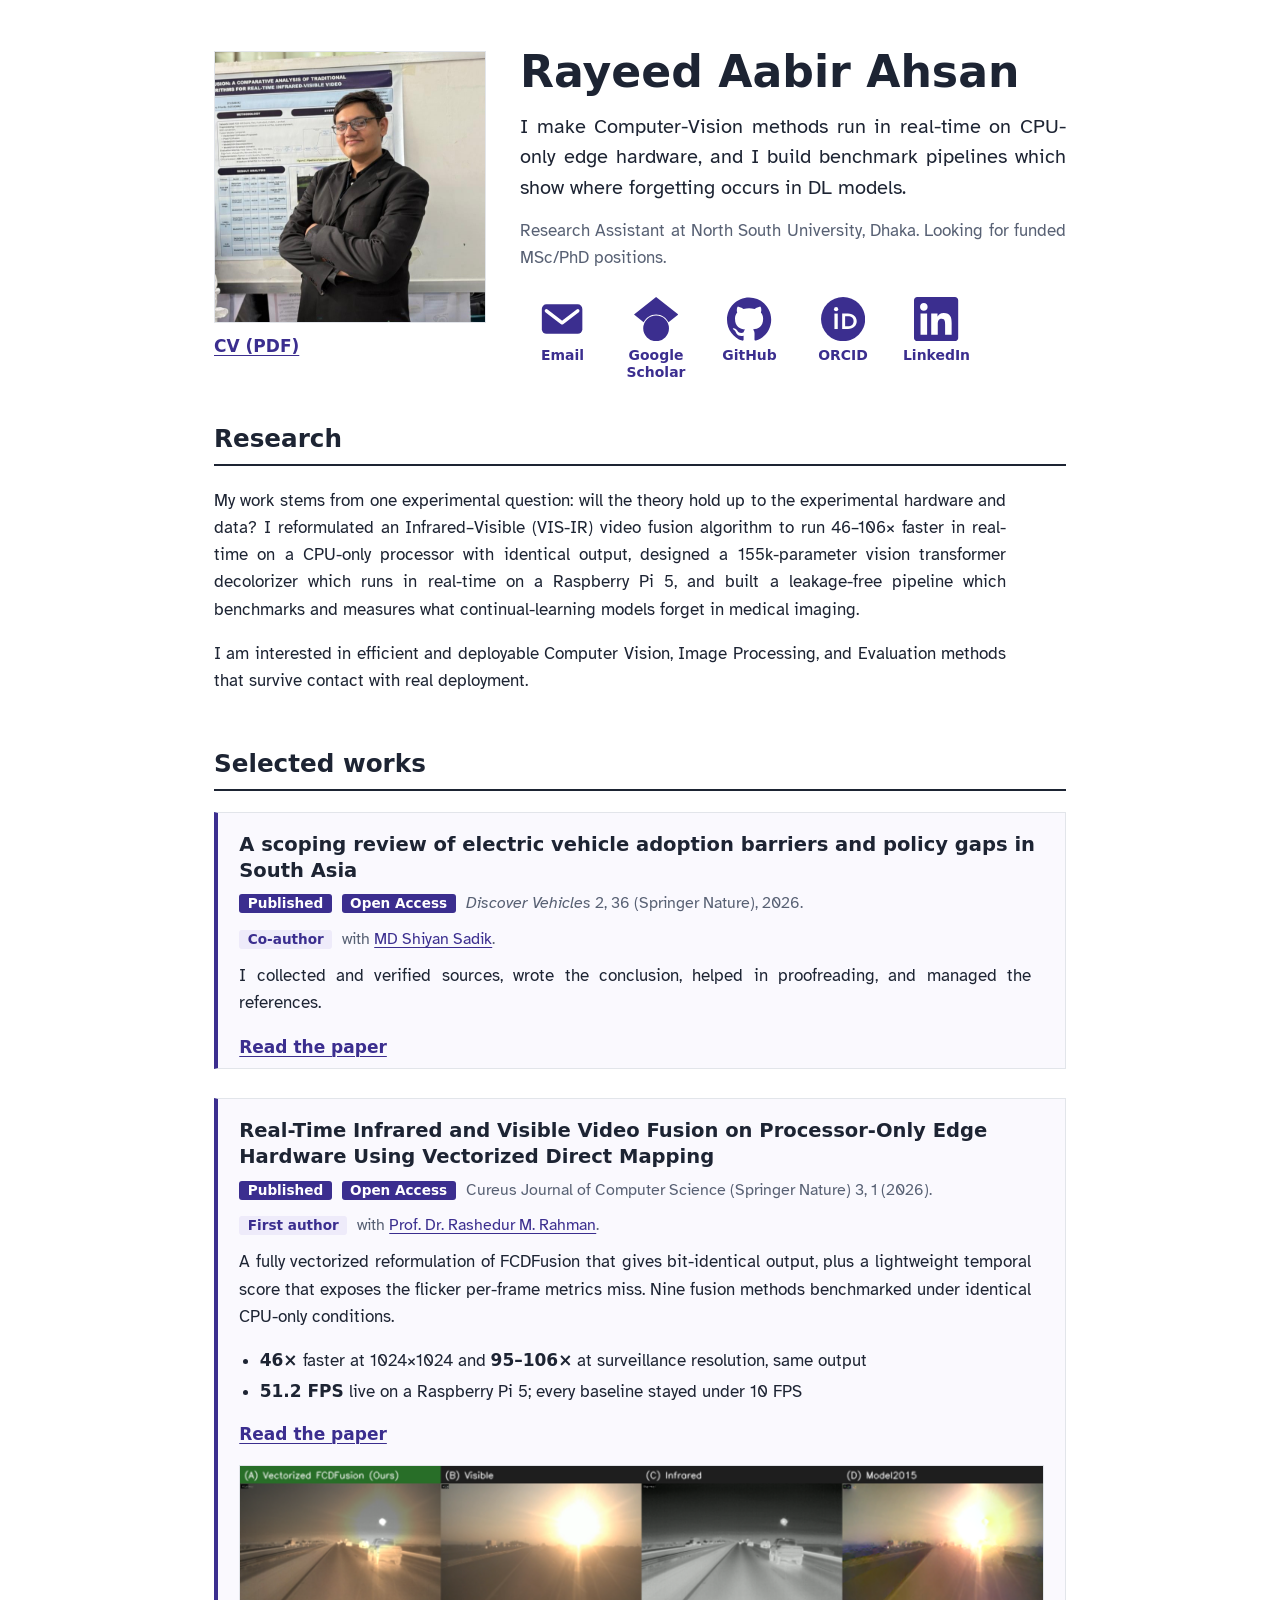
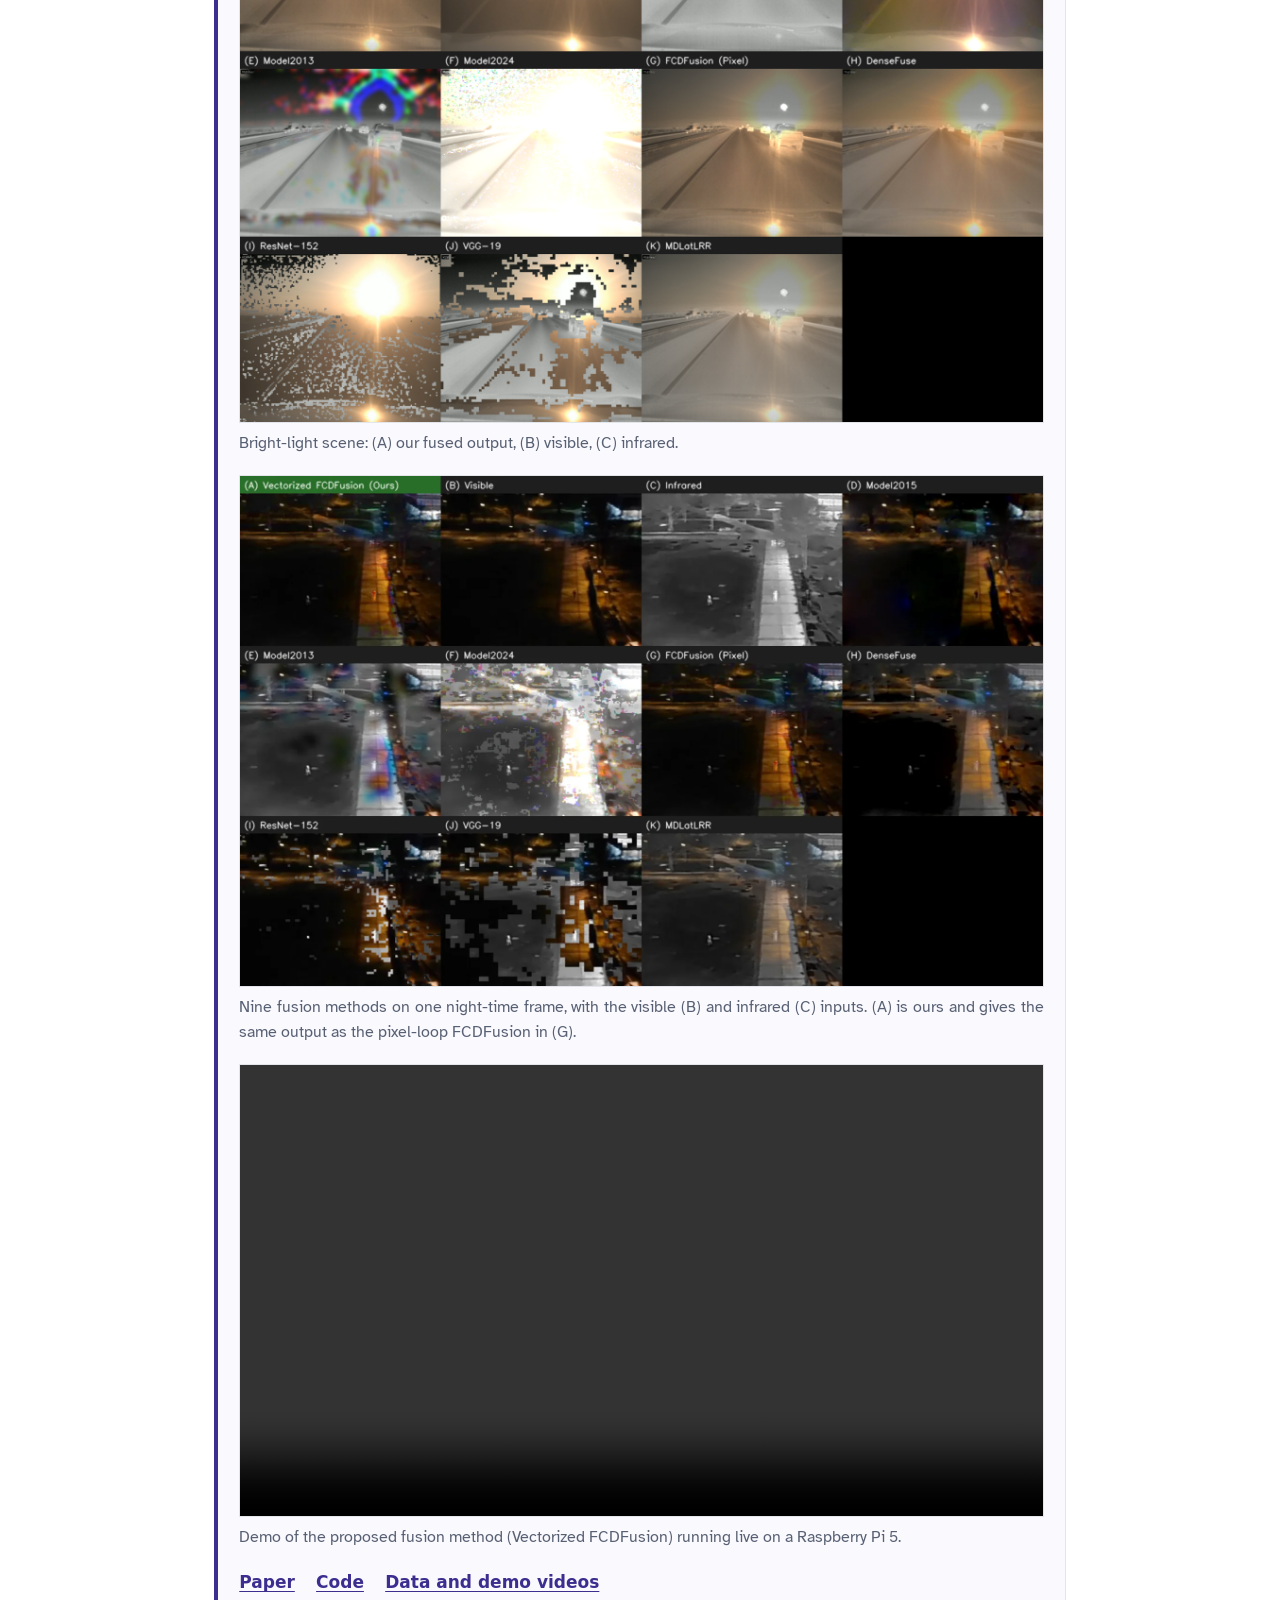
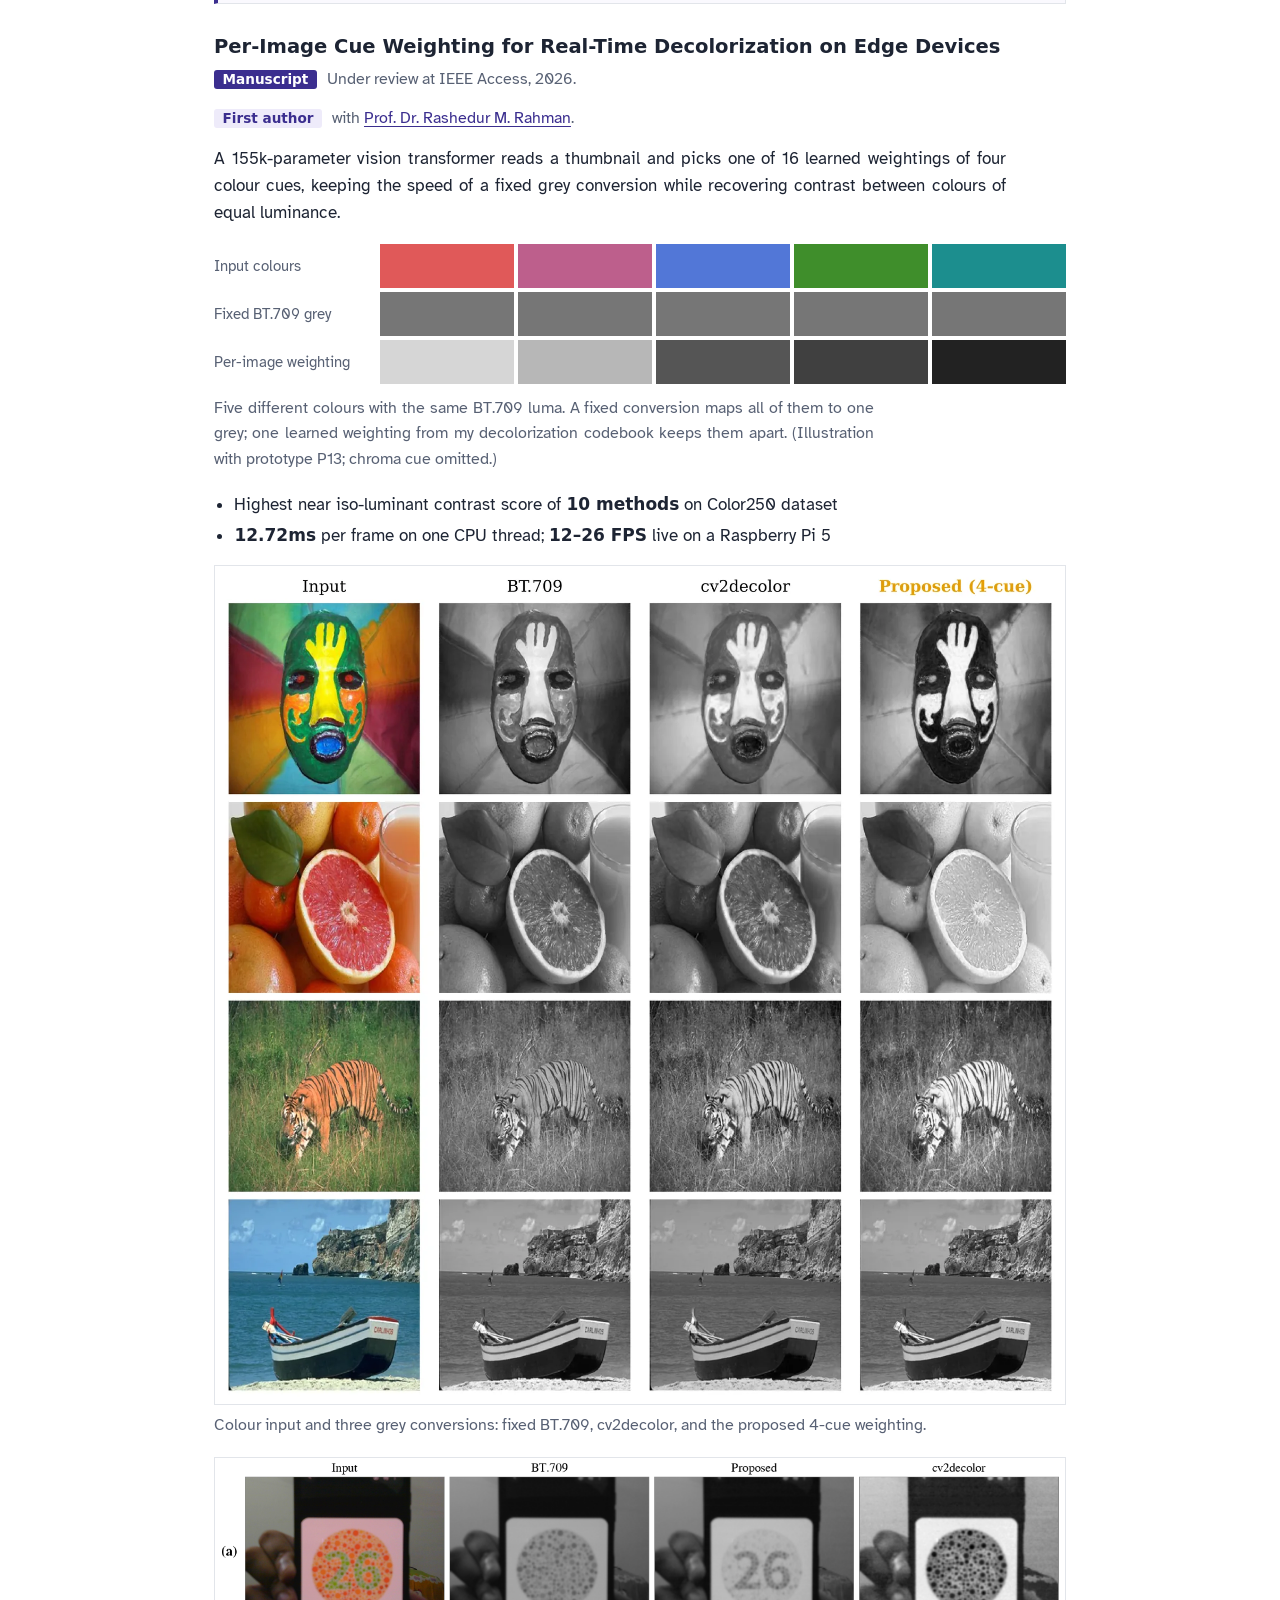
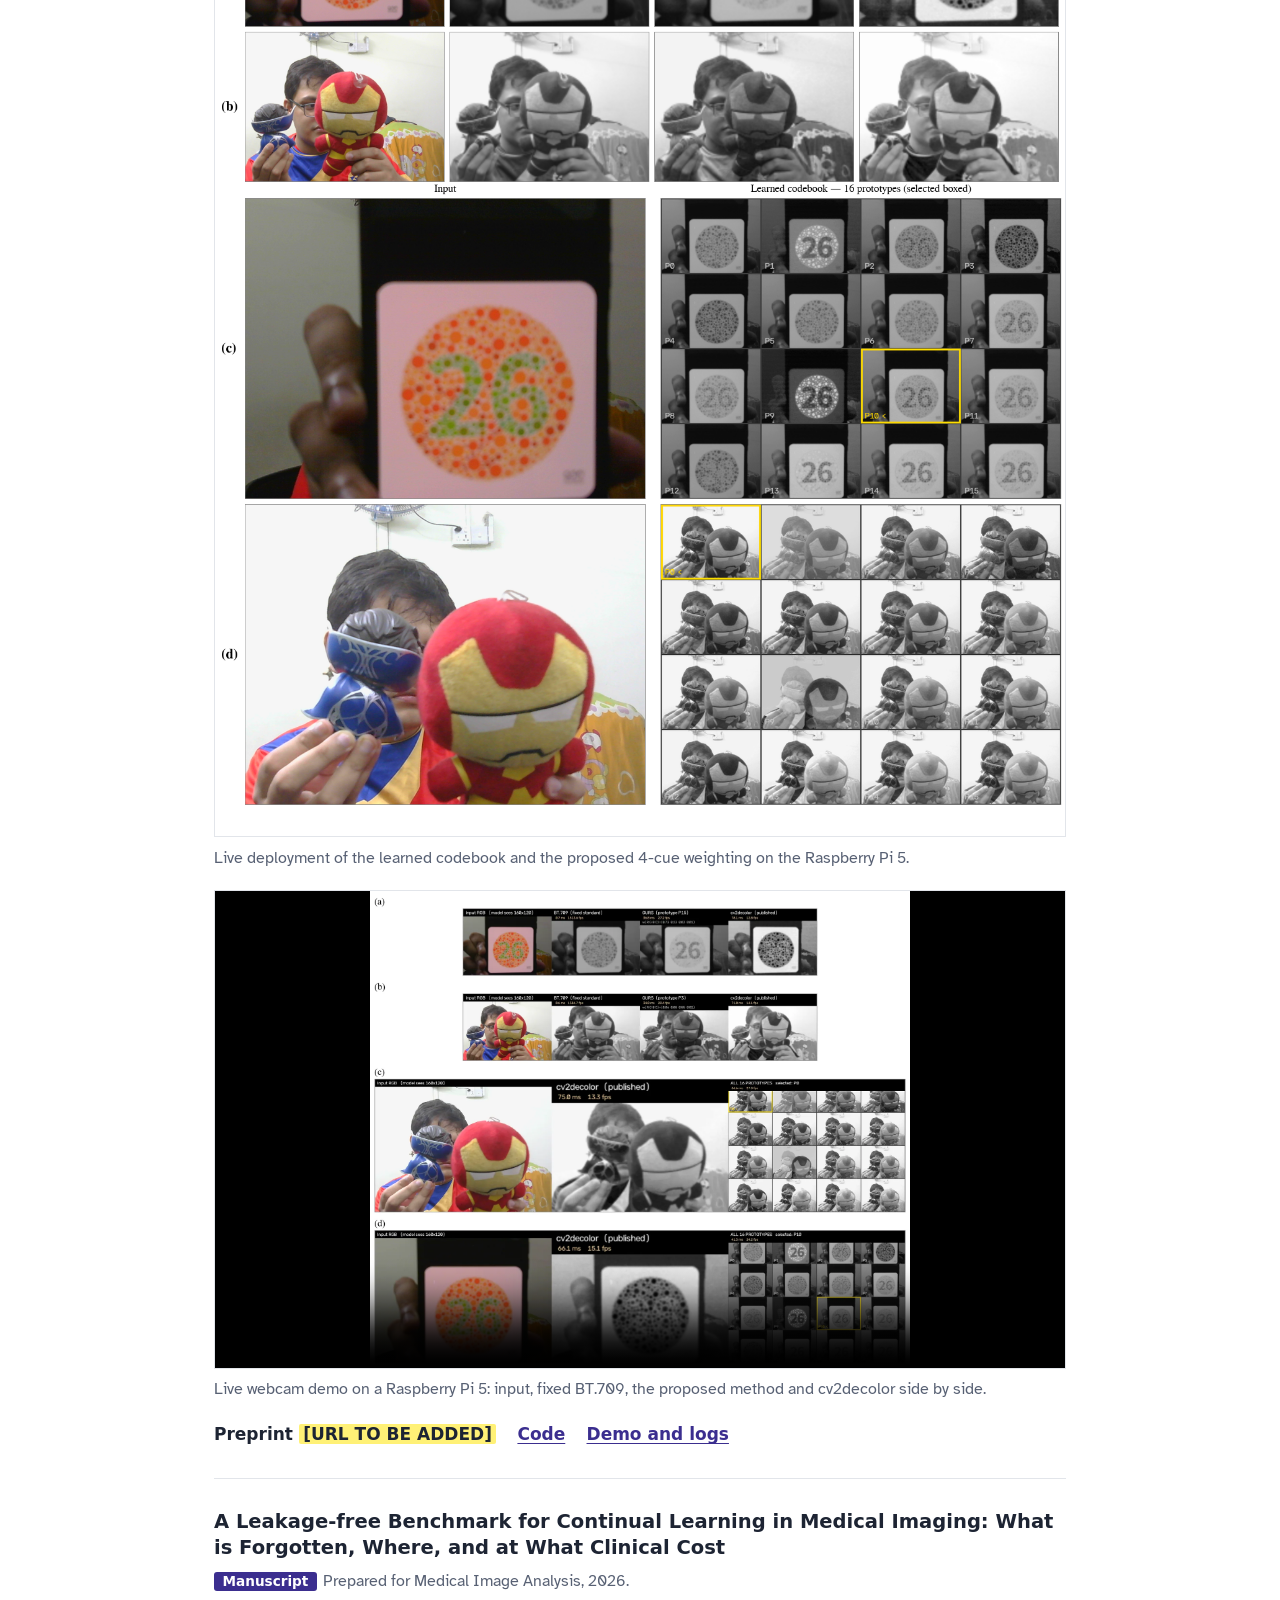
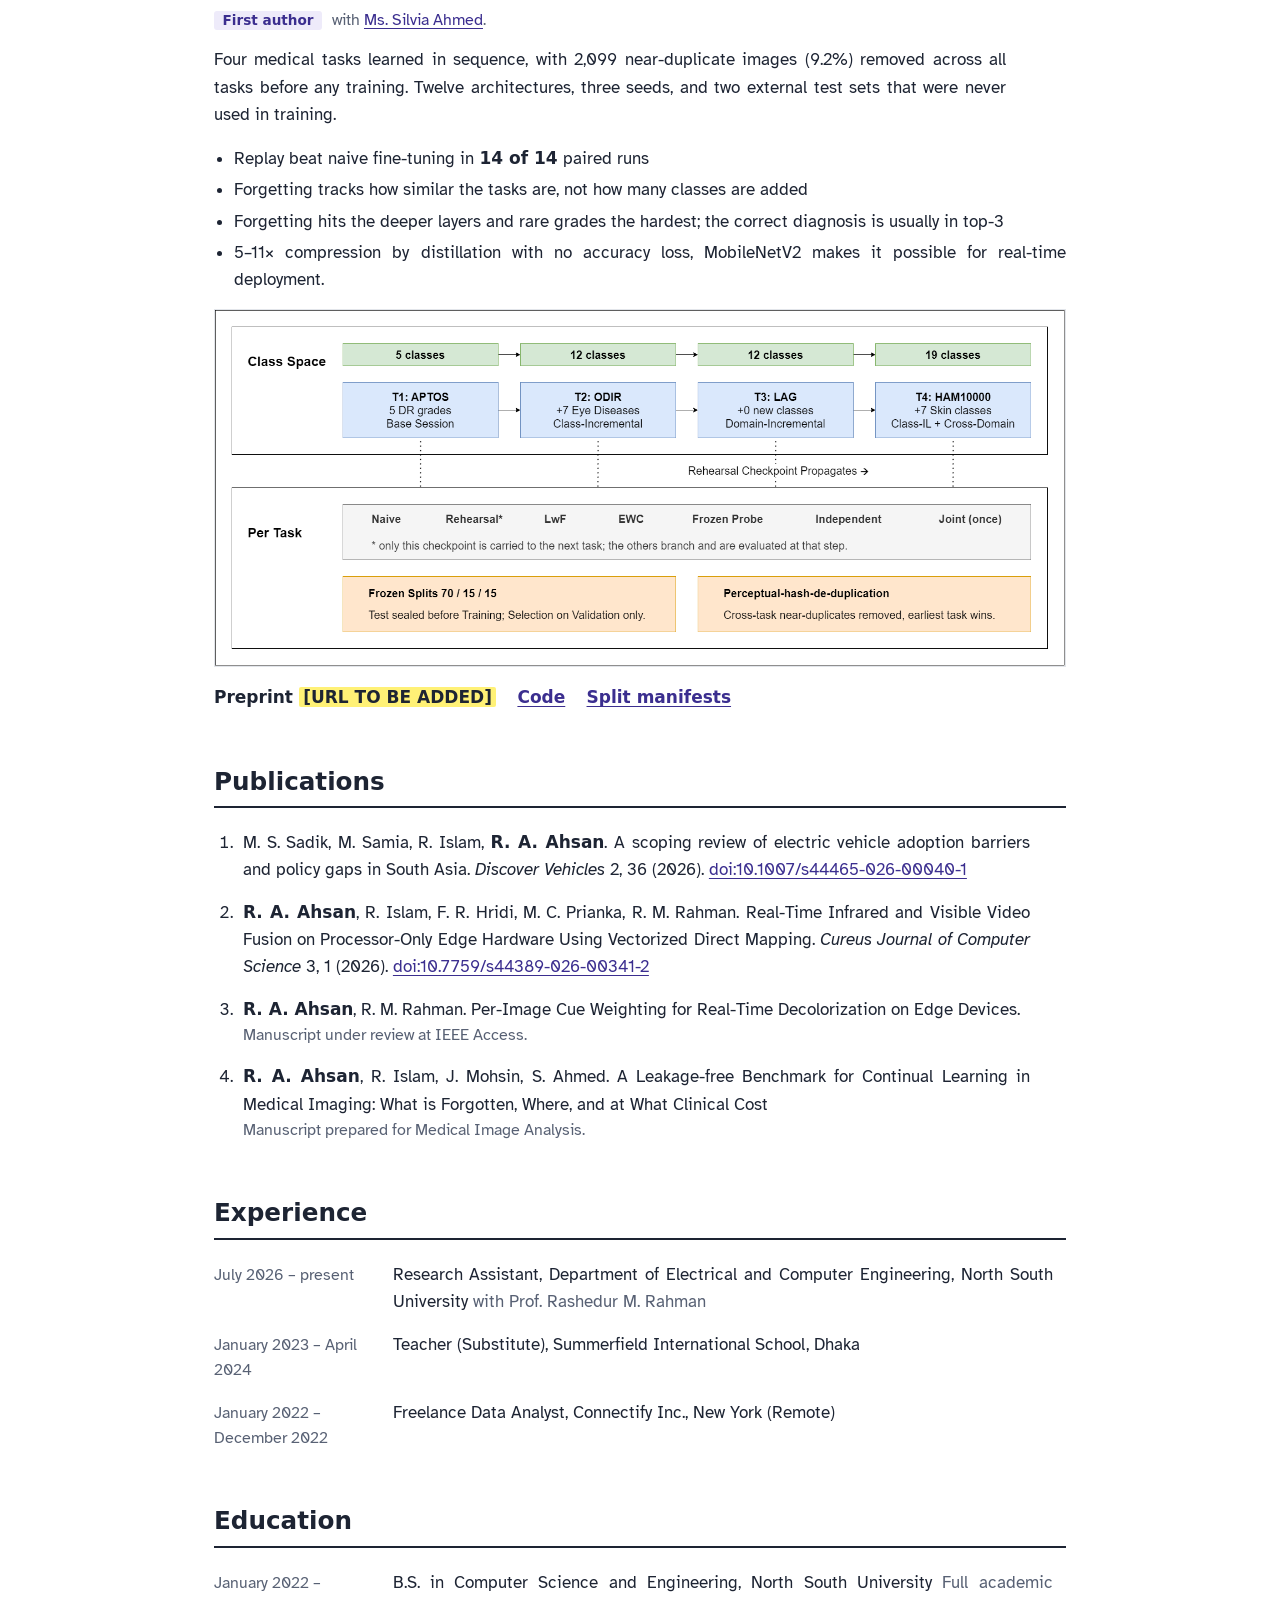
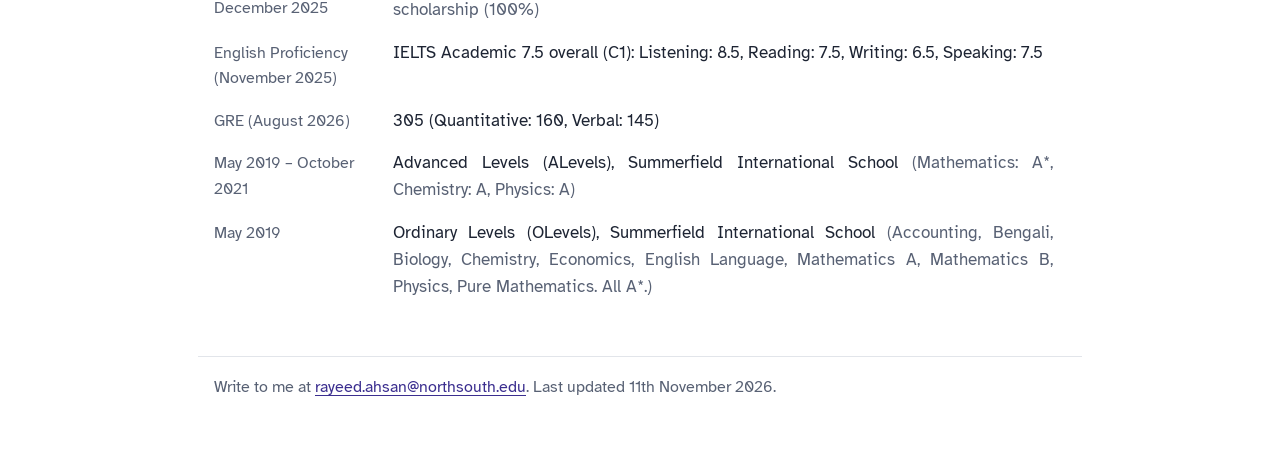
==== commit 0ce036b0: "date update" ====
--- a/index.html
+++ b/index.html
@@ -262,7 +262,8 @@
 </main>
 
 <footer>
-  <p>Write to me at <a href="mailto:rayeed.ahsan@northsouth.edu">rayeed.ahsan@northsouth.edu</a>. Last updated 28th October 2026.
+  <p>Write to me at <a href="mailto:rayeed.ahsan@northsouth.edu">rayeed.ahsan@northsouth.edu</a>. Last updated 11th November 2026.</p>
+  <p>
     <span id="visits" hidden>Visits: <span id="visit-count"></span>.</span>
     <mark class="todo" id="gc-todo">[VISIT COUNTER NOT SET UP: see the GoatCounter note at the bottom of index.html]</mark>
   </p>
